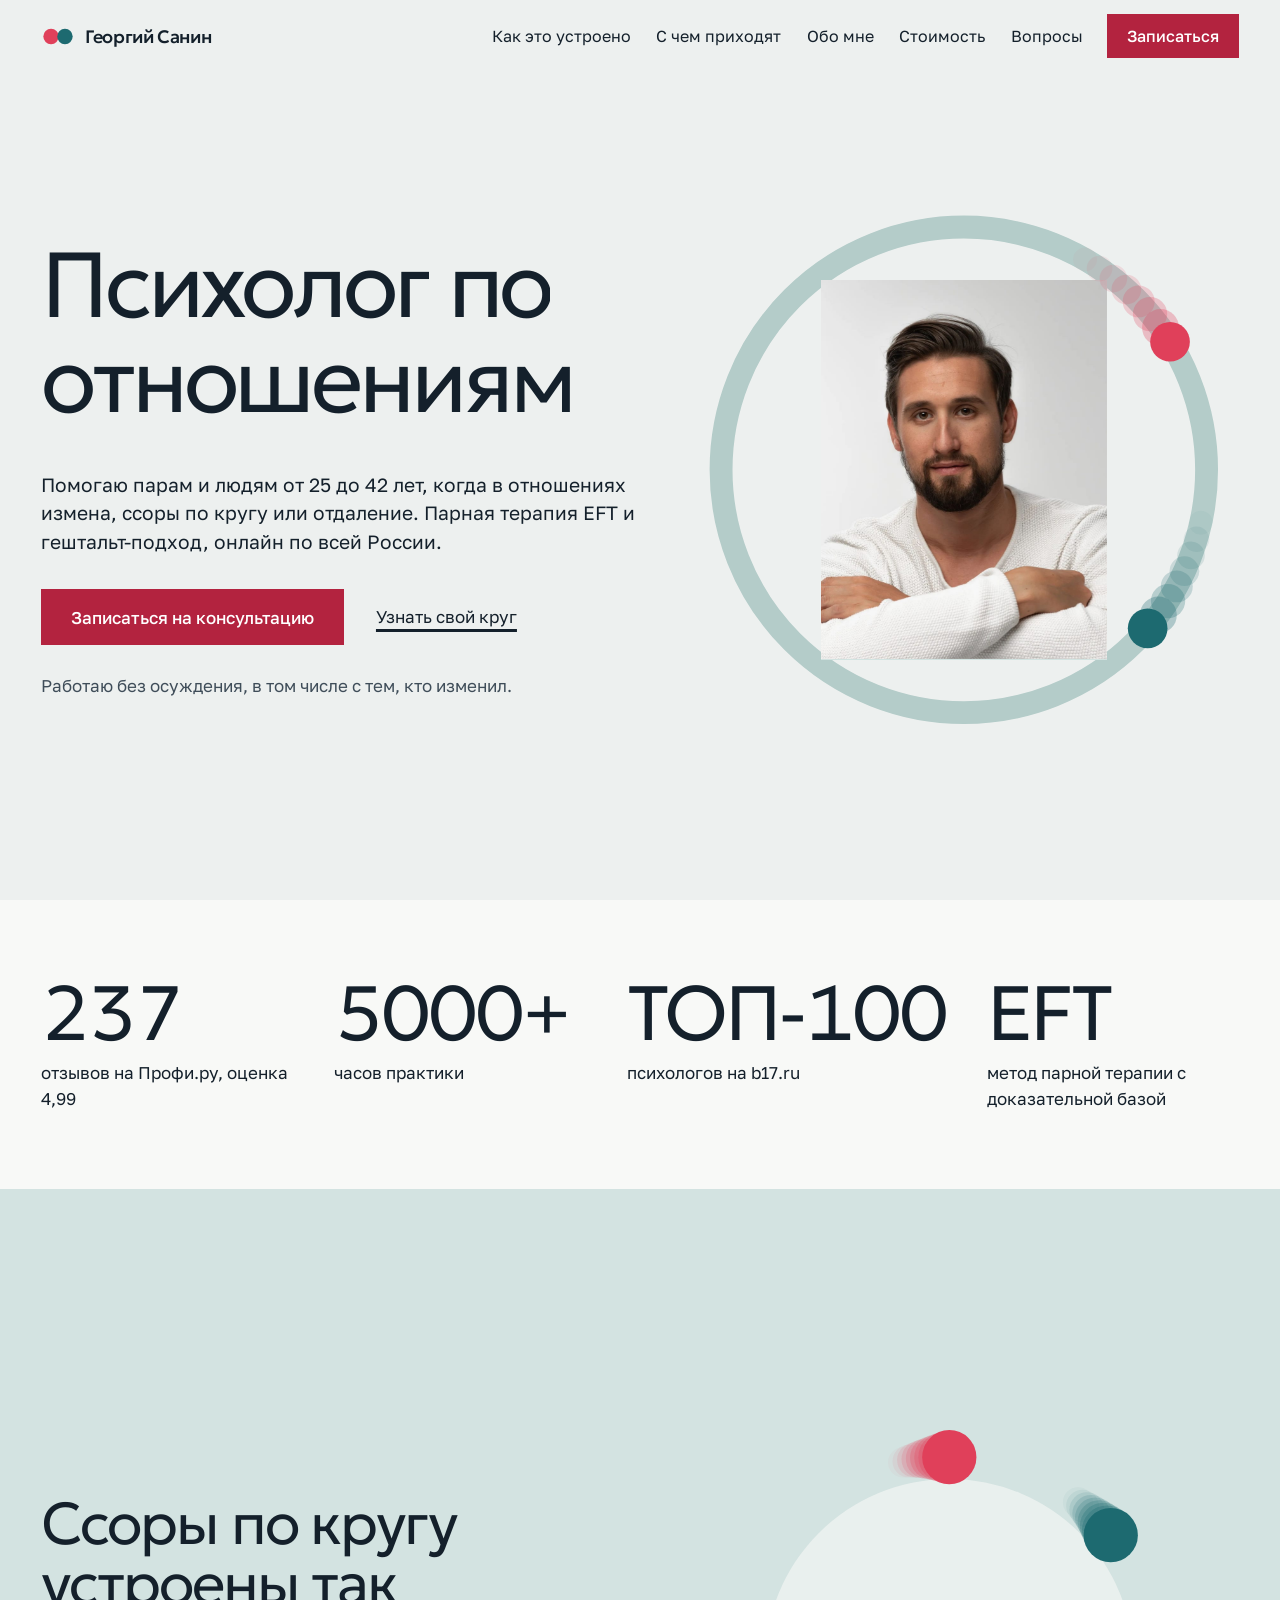
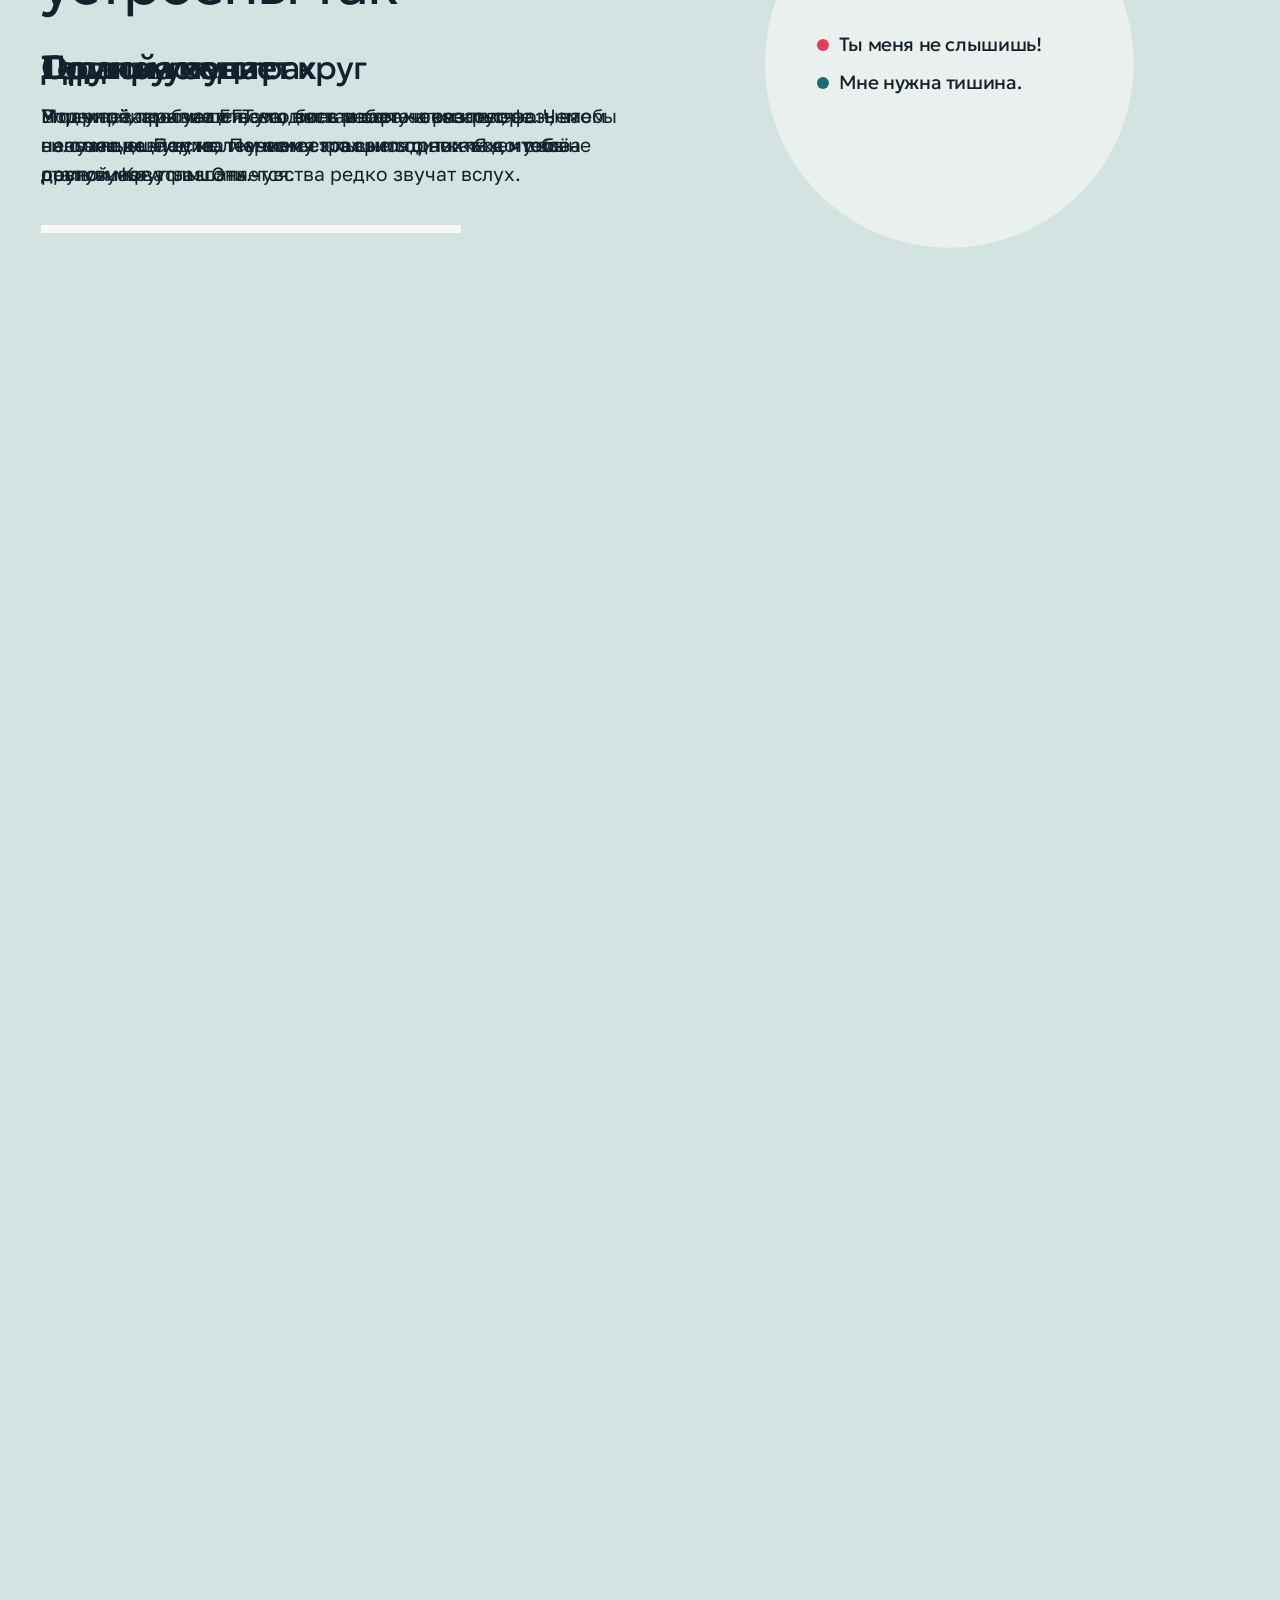
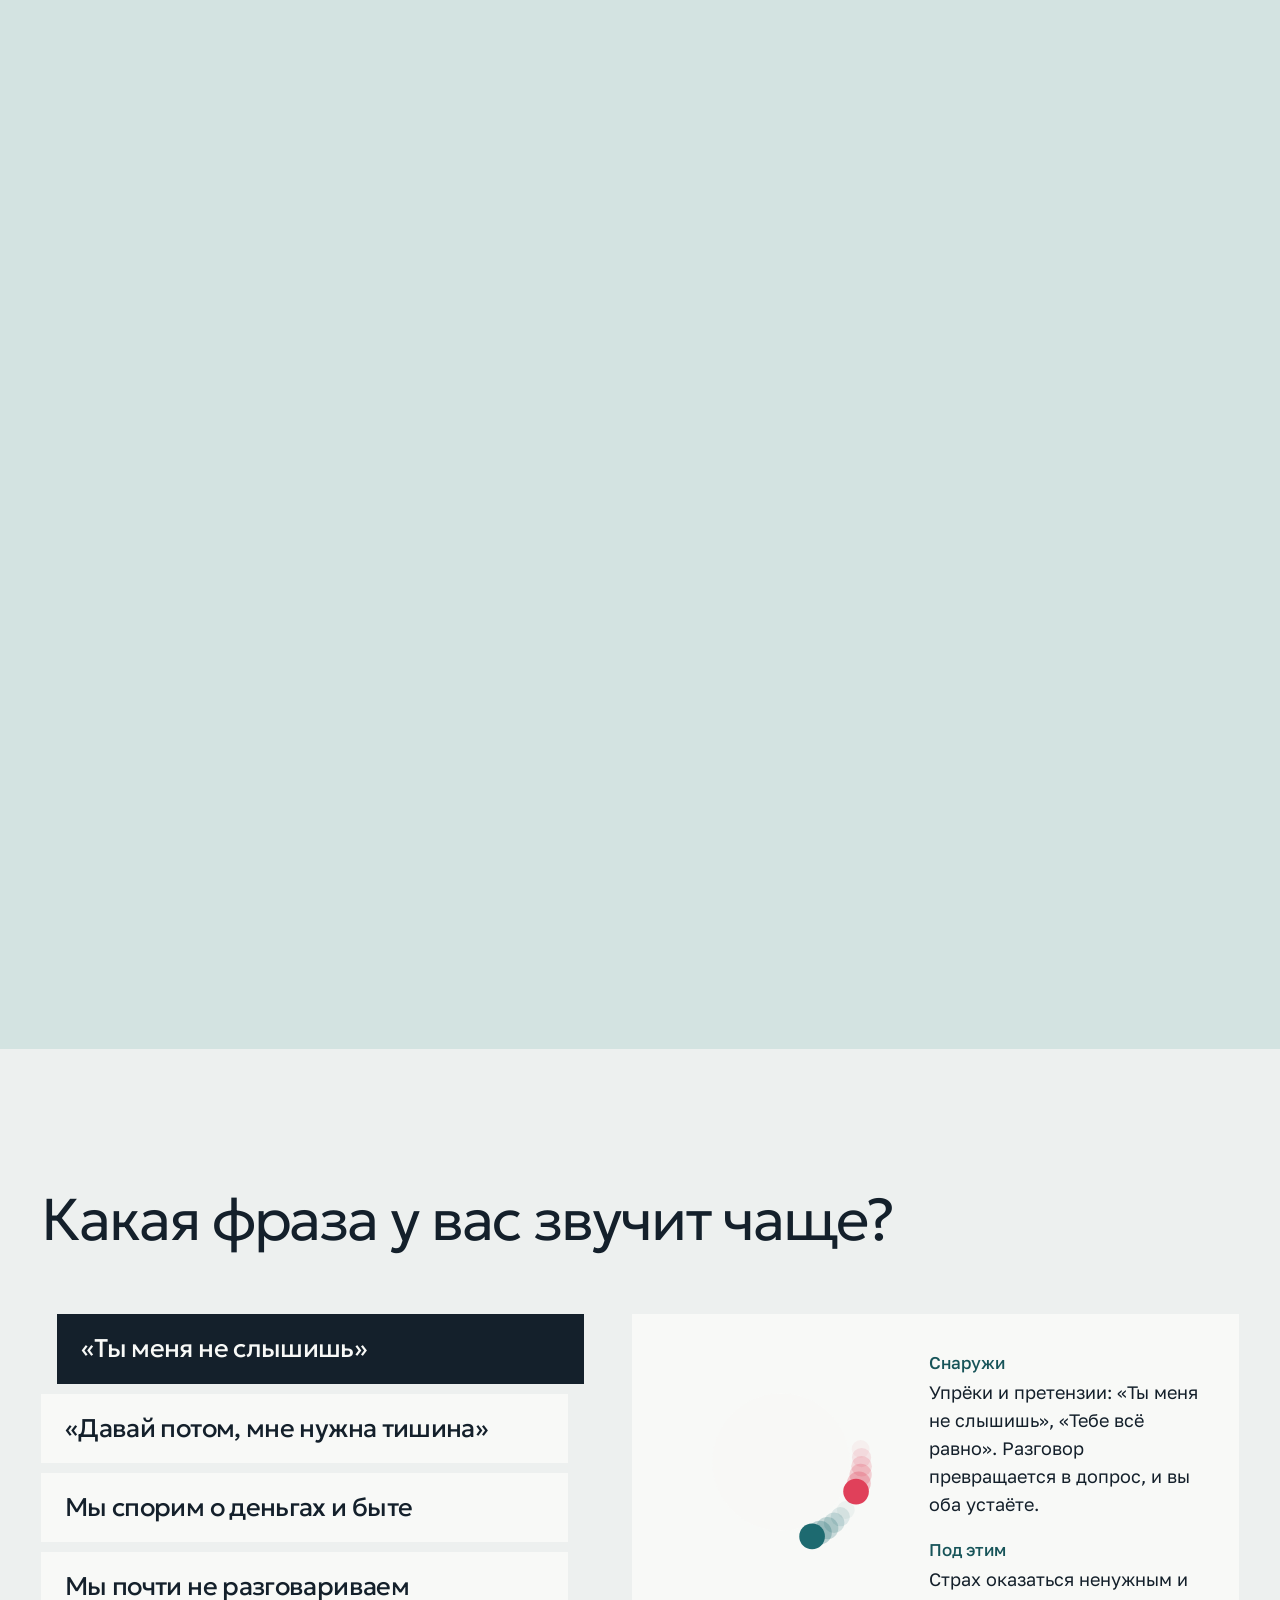
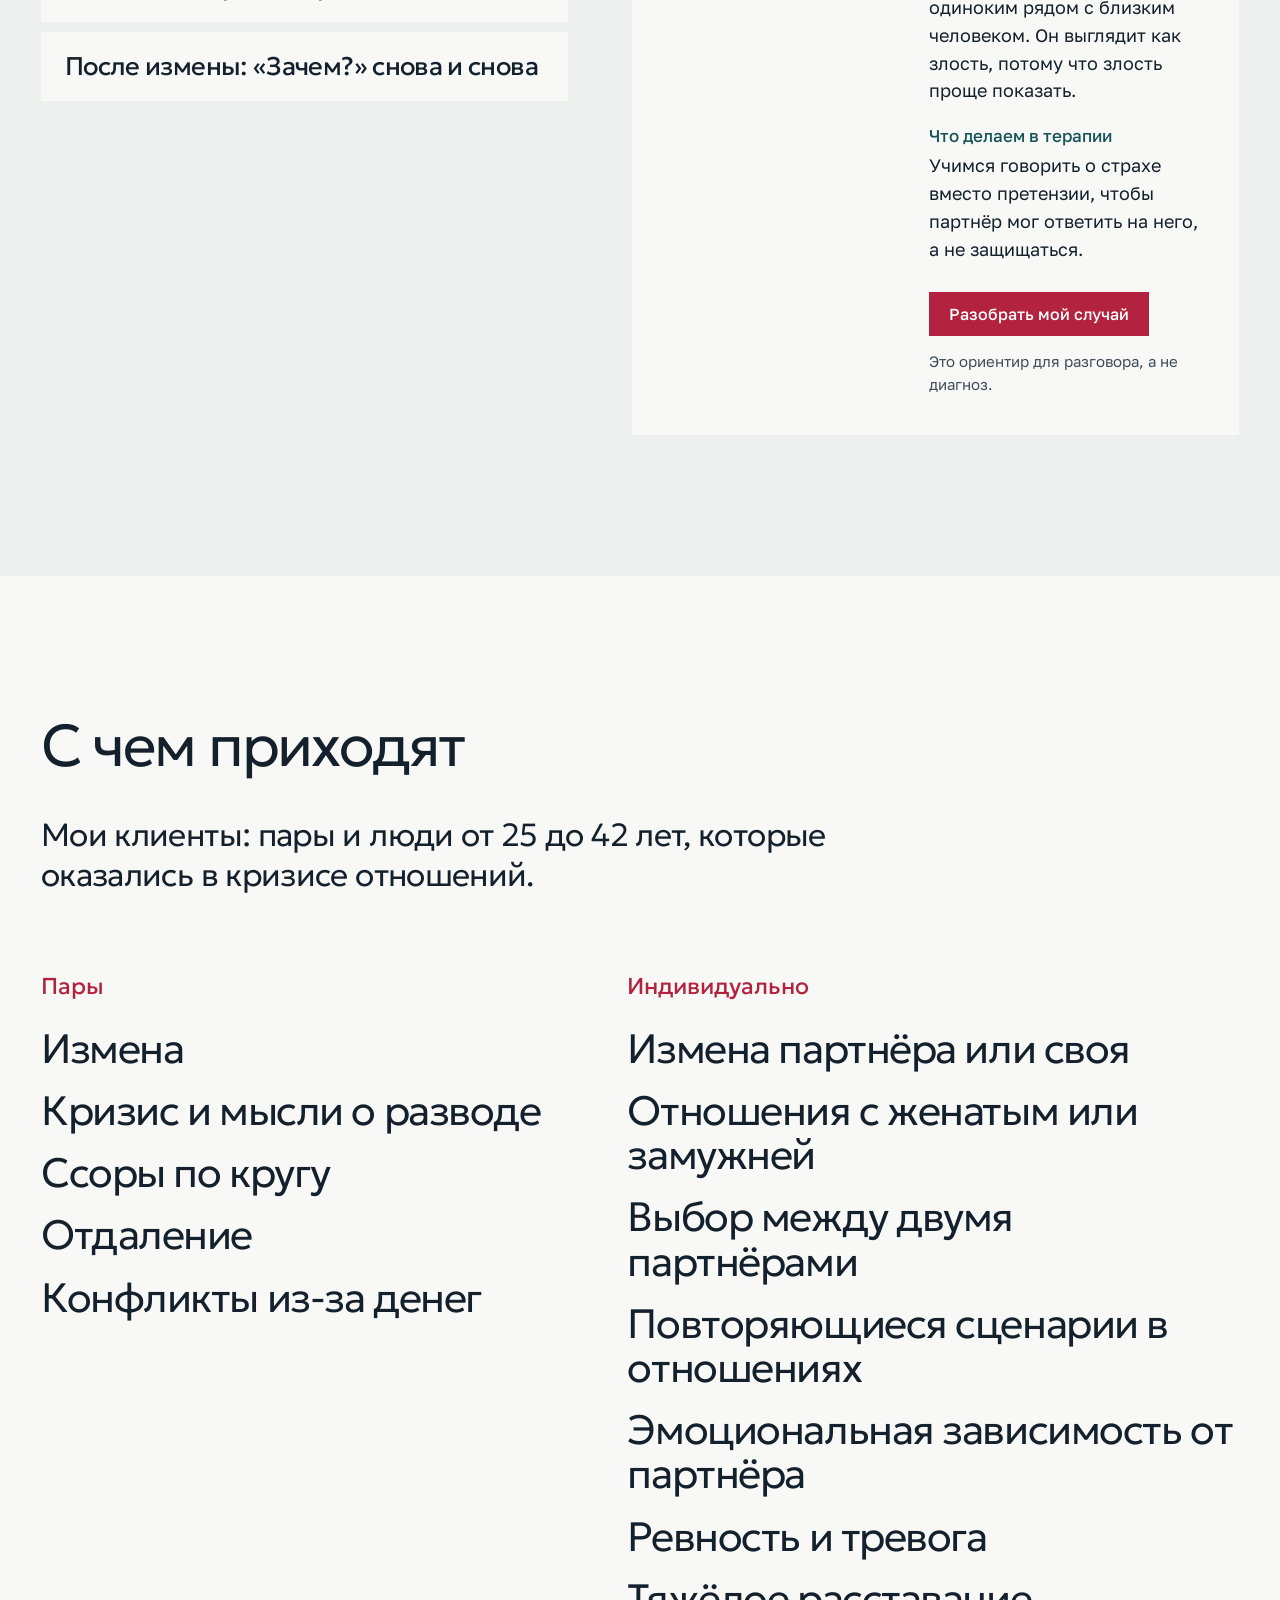
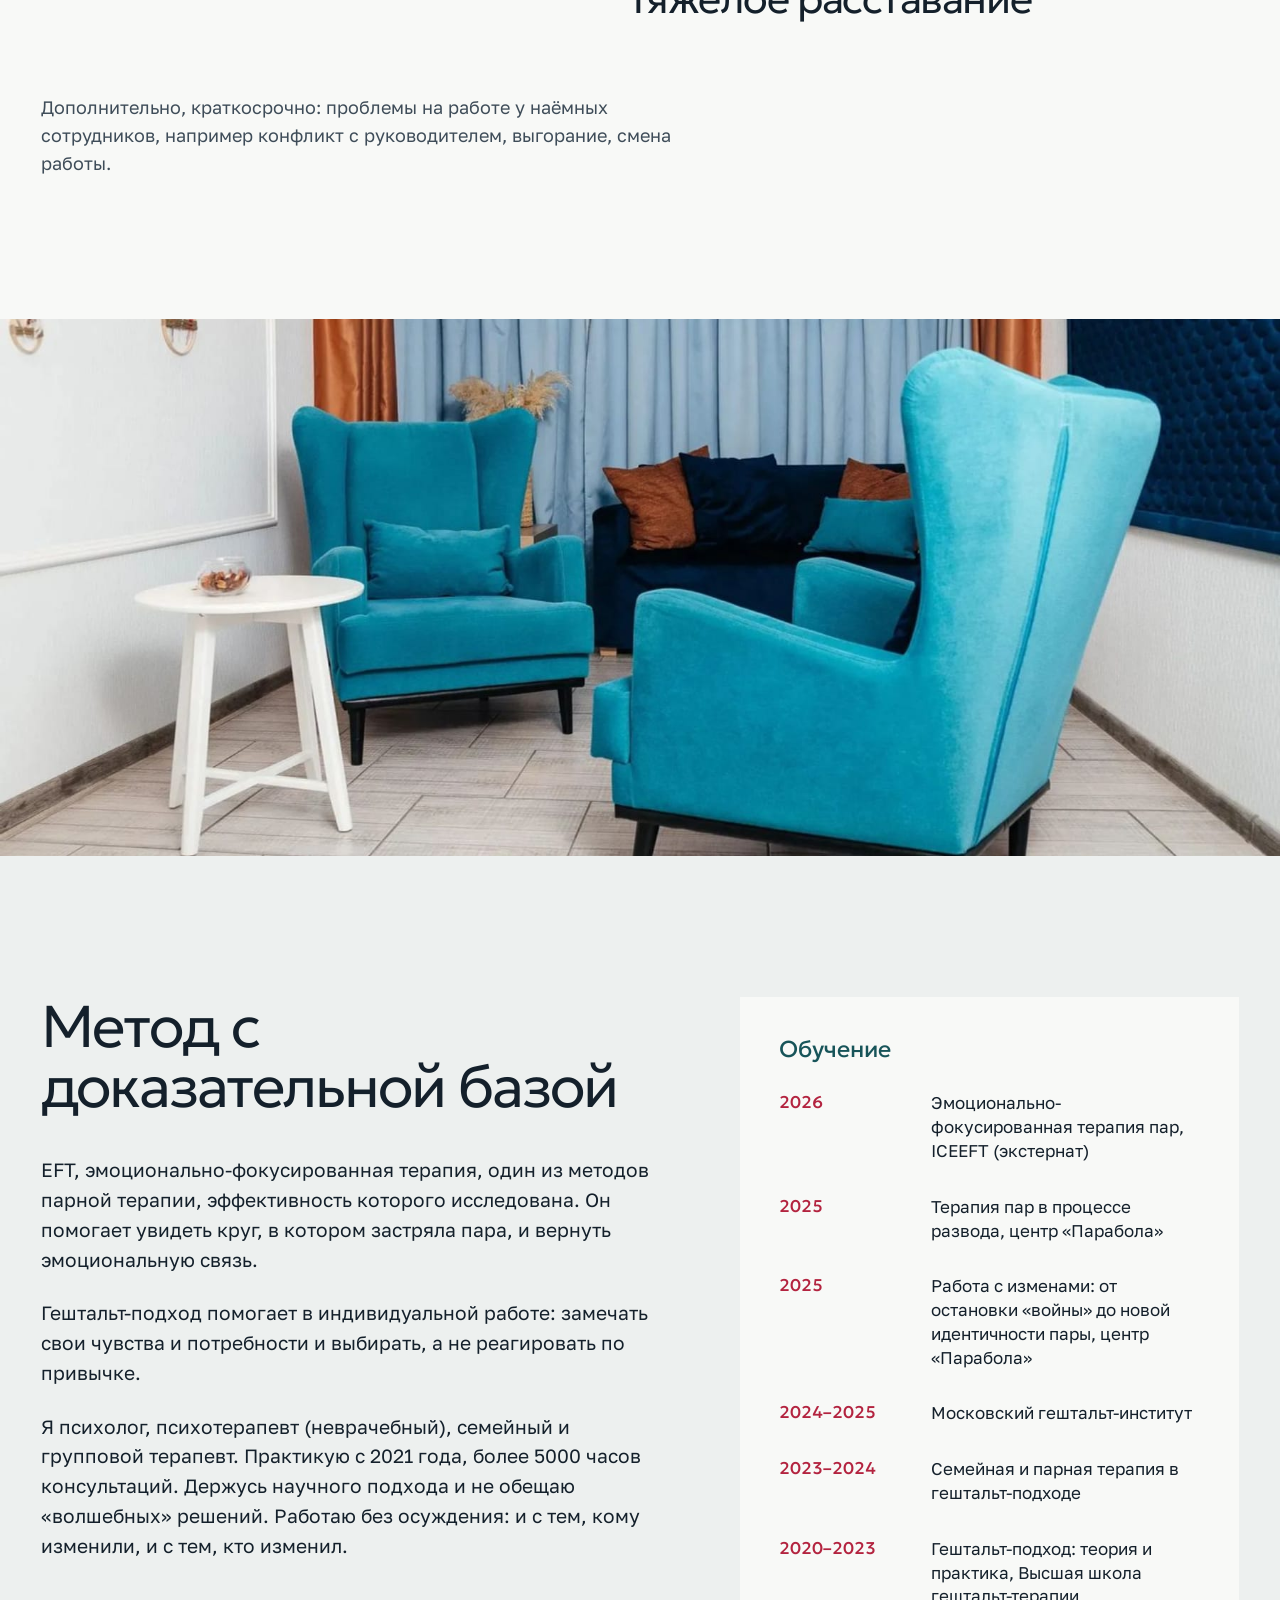
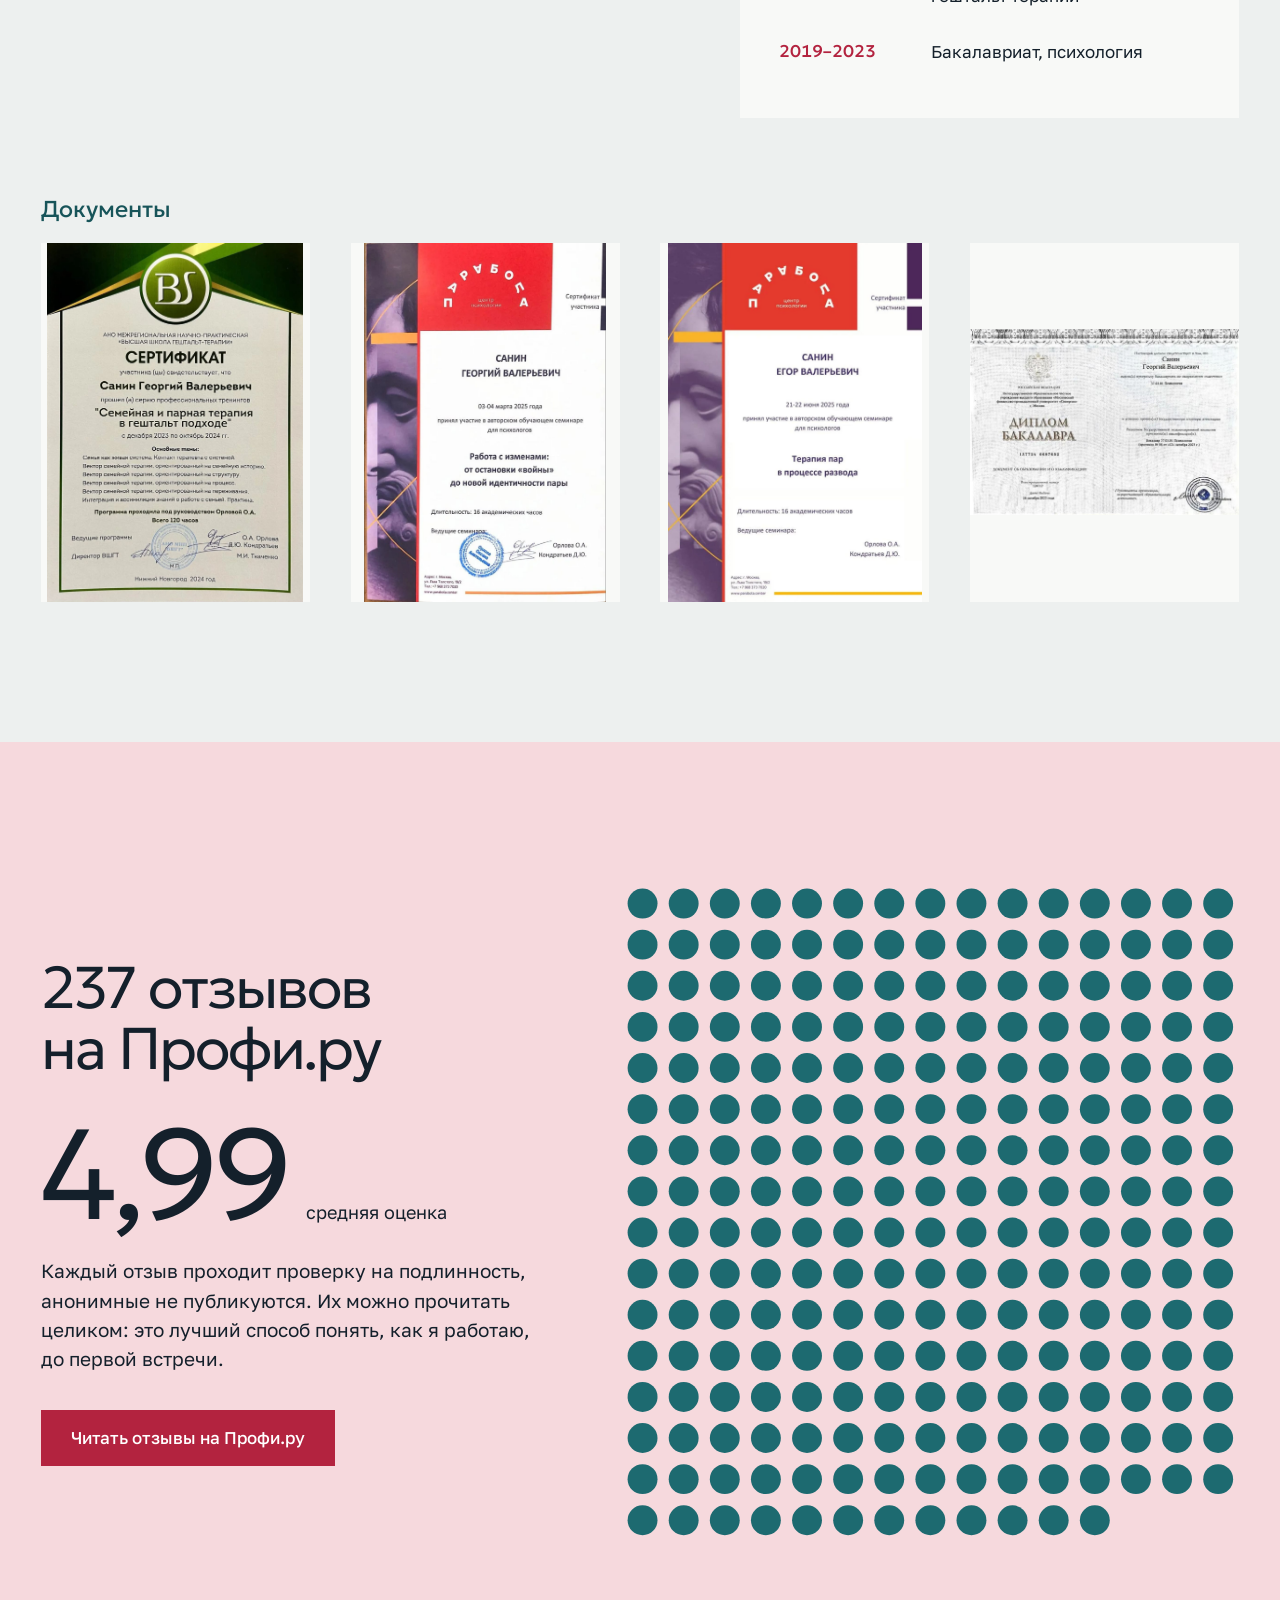
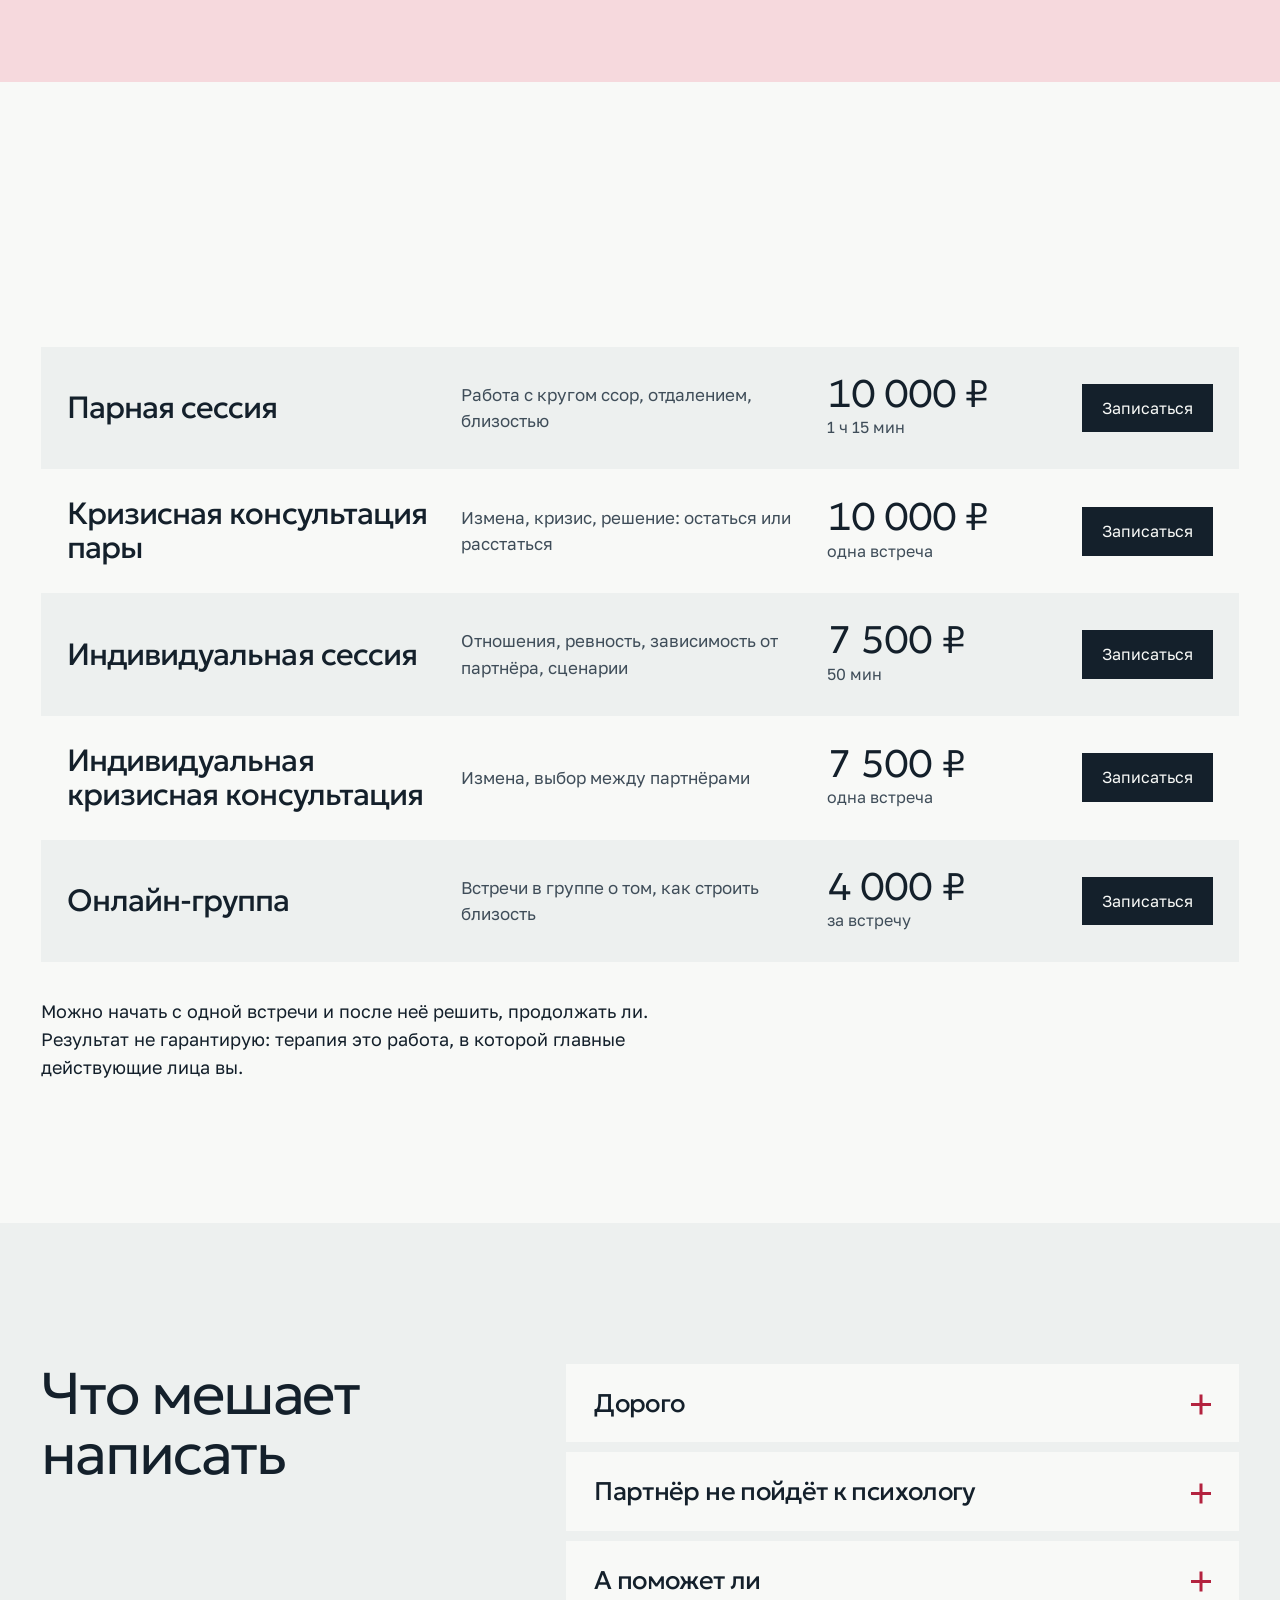
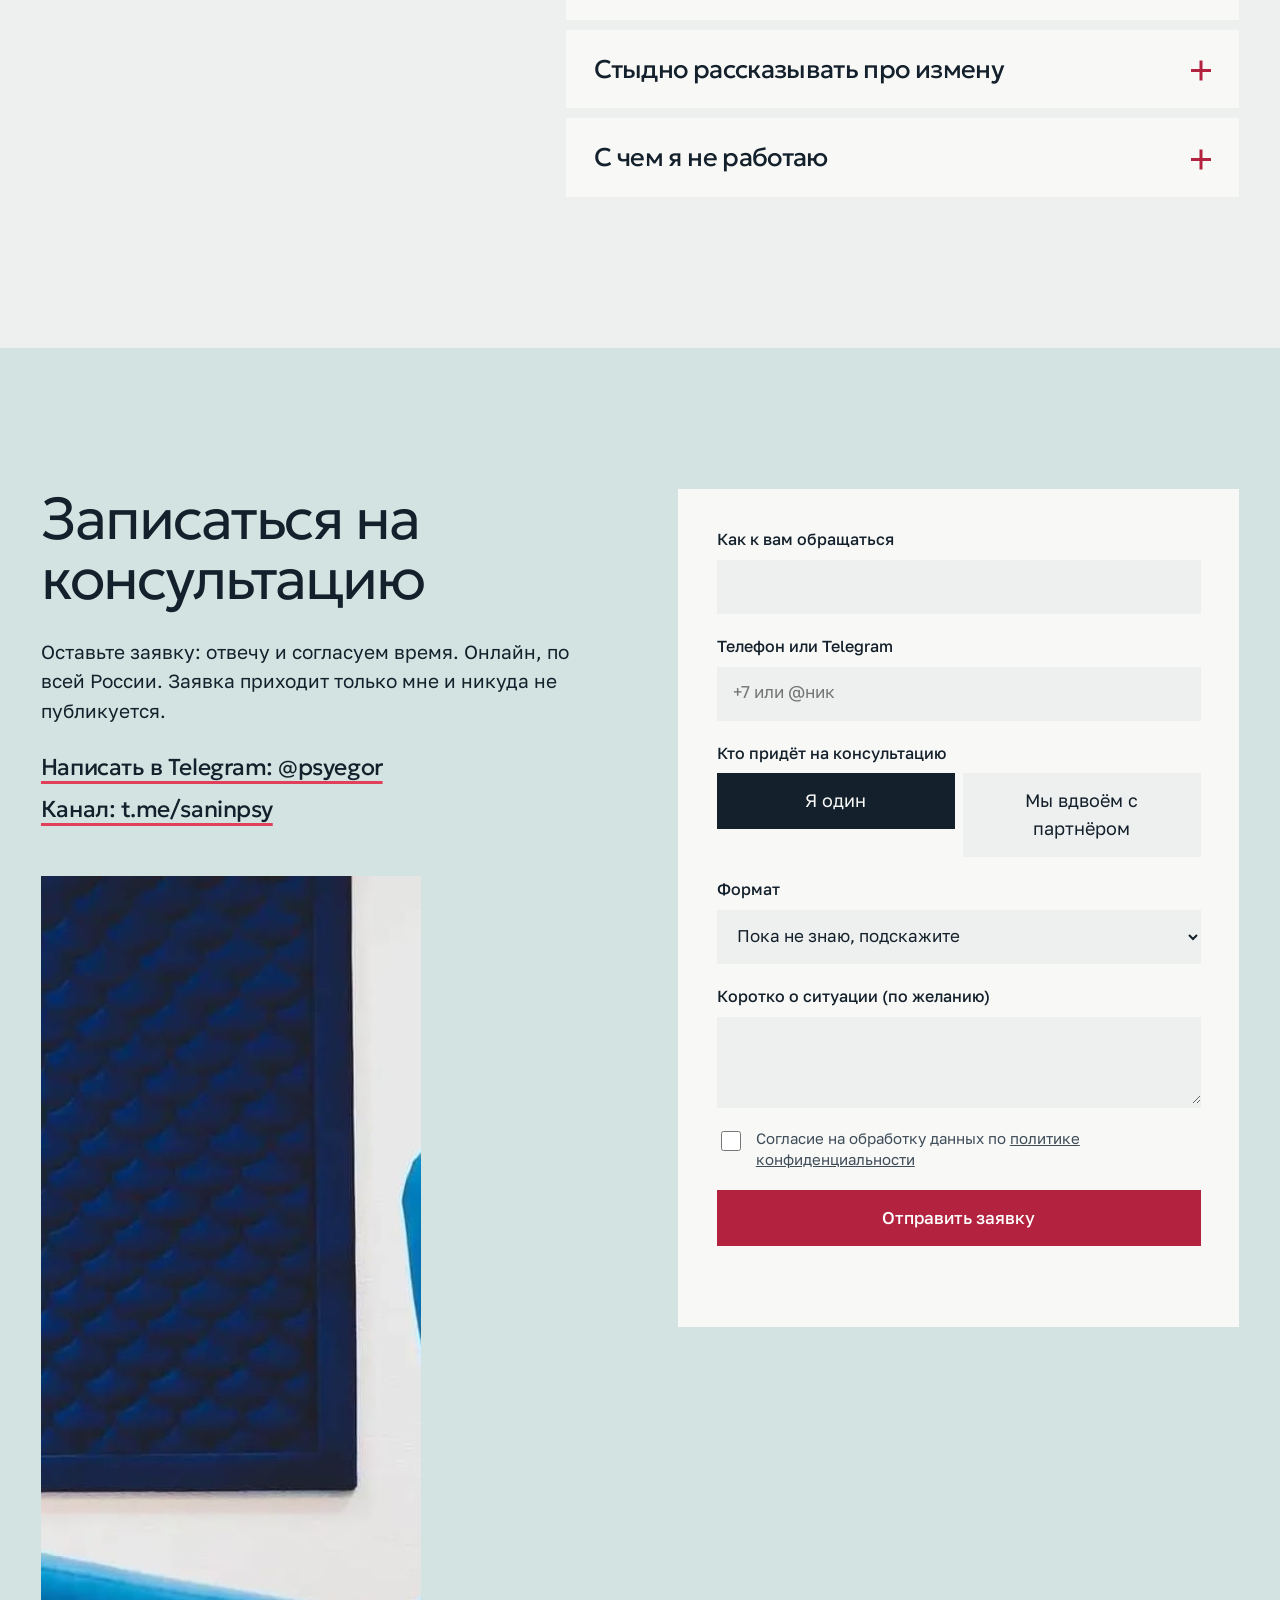
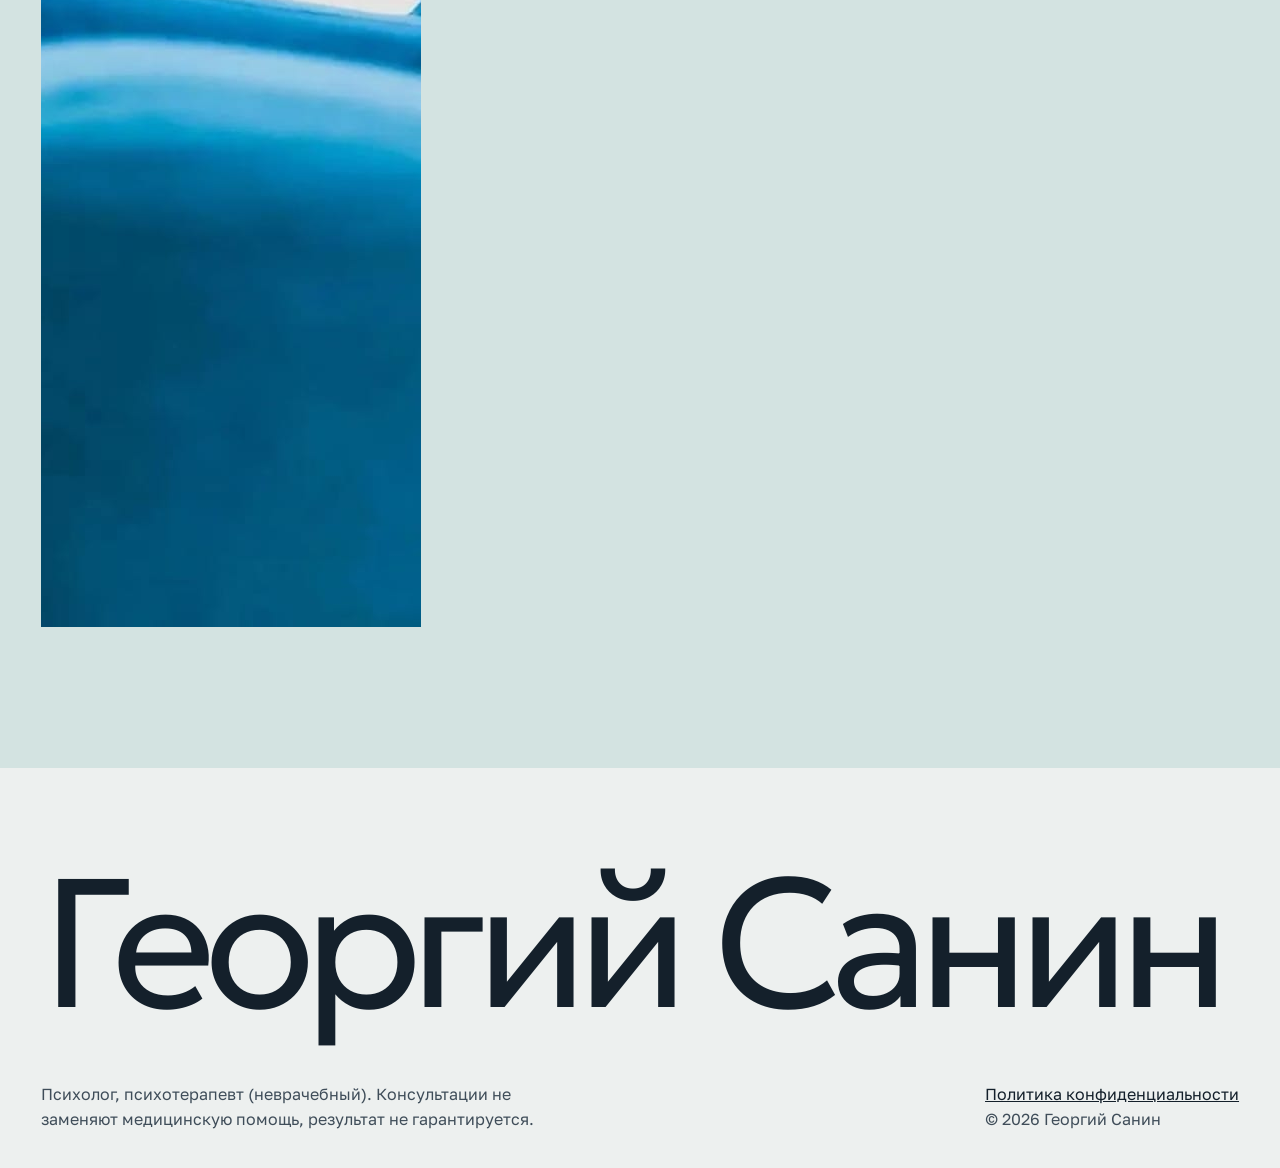
==== index.html @ a94d76c4 "init: landing for Georgiy Sanin, relationship psychologist" ====
<!doctype html>
<html lang="ru">
<head>
<meta charset="utf-8">
<meta name="viewport" content="width=device-width, initial-scale=1">
<title>Психолог по отношениям: парная терапия и работа с изменой онлайн, Георгий Санин</title>
<meta name="description" content="Георгий Санин, психолог по отношениям. Парная терапия EFT и гештальт-подход: измена, ссоры по кругу, отдаление, кризис в паре. Онлайн по России. 237 отзывов на Профи.ру, оценка 4,99.">
<meta property="og:title" content="Психолог по отношениям Георгий Санин">
<meta property="og:description" content="Парная терапия EFT и гештальт. Измена, ссоры по кругу, отдаление. Онлайн по России, без осуждения.">
<meta property="og:type" content="website">
<meta name="theme-color" content="#EDF0EF">
<link rel="icon" href="data:image/svg+xml,%3Csvg xmlns='http://www.w3.org/2000/svg' viewBox='0 0 64 64'%3E%3Ccircle cx='24' cy='32' r='16' fill='%23D9482A'/%3E%3Ccircle cx='42' cy='32' r='16' fill='%231D6A70'/%3E%3C/svg%3E">
<script>document.documentElement.classList.add('js')</script>
<link rel="preconnect" href="https://fonts.googleapis.com">
<link rel="preconnect" href="https://fonts.gstatic.com" crossorigin>
<link href="https://fonts.googleapis.com/css2?family=Geologica:wght@300;400;500&family=Golos+Text:wght@400;500;600&display=swap" rel="stylesheet">
<link rel="stylesheet" href="styles.css">
</head>
<body>

<header class="header" id="header">
  <div class="header__inner">
    <a class="logo" href="#top" aria-label="Георгий Санин, на главную">
      <svg viewBox="0 0 44 24" width="34" height="19" aria-hidden="true"><circle cx="13" cy="12" r="10" fill="var(--coral)"/><circle cx="31" cy="12" r="10" fill="var(--teal)"/></svg>
      <span>Георгий Санин</span>
    </a>
    <nav class="nav" id="nav" aria-label="Разделы">
      <a href="#circle">Как это устроено</a>
      <a href="#requests">С чем приходят</a>
      <a href="#about">Обо мне</a>
      <a href="#price">Стоимость</a>
      <a href="#faq">Вопросы</a>
    </nav>
    <a class="btn btn--small header__cta" href="#contact"><span>Записаться</span></a>
    <button class="burger" id="burger" aria-label="Меню" aria-expanded="false"><i></i><i></i></button>
  </div>
</header>

<main id="top">

<!-- HERO -->
<section class="hero">
  <div class="hero__text">
    <h1 class="hero__title" data-split>Психолог по отношениям</h1>
    <p class="hero__lead" data-r>Помогаю парам и людям от 25 до 42 лет, когда в отношениях измена, ссоры по кругу или отдаление. Парная терапия EFT и гештальт-подход, онлайн по всей России.</p>
    <div class="hero__actions" data-r>
      <a class="btn" href="#contact" data-magnet><span>Записаться на консультацию</span></a>
      <a class="textlink" href="#pick">Узнать свой круг</a>
    </div>
    <p class="hero__note" data-r>Работаю без осуждения, в том числе с тем, кто изменил.</p>
  </div>
  <figure class="hero__ring" aria-label="Георгий Санин, психолог по отношениям">
    <svg class="hero__band" viewBox="0 0 720 720" aria-hidden="true"><circle cx="360" cy="360" r="318" fill="none" stroke="var(--band)" stroke-width="30"/></svg>
    <div class="hero__photo"><img src="img/georgiy.jpg" width="900" height="1200" alt="Георгий Санин, психолог по отношениям" fetchpriority="high"></div>
    <svg class="hero__dots" id="heroDots" viewBox="0 0 720 720" aria-hidden="true"></svg>
  </figure>
</section>

<!-- FACTS -->
<section class="facts" aria-label="Коротко о практике">
  <div class="facts__inner">
    <p class="fact" data-r><b><span data-count="237">237</span></b><span>отзывов на Профи.ру, оценка 4,99</span></p>
    <p class="fact" data-r><b><span data-count="5000">5000</span>+</b><span>часов практики</span></p>
    <p class="fact" data-r><b>ТОП-100</b><span>психологов на b17.ru</span></p>
    <p class="fact" data-r><b>EFT</b><span>метод парной терапии с доказательной базой</span></p>
  </div>
</section>

<!-- SCENE: the circle -->
<section class="scene" id="circle" aria-labelledby="scene-h">
  <div class="scene__stick">
    <div class="scene__text">
      <h2 id="scene-h" class="h2">Ссоры по кругу устроены так</h2>
      <div class="stages">
        <div class="stage is-on" data-stage="0">
          <h3>Один наступает</h3>
          <p>Упрекает, требует ответа, настаивает на разговоре. Чем сильнее давление, тем яснее слышно одно: «Я до тебя не достучусь».</p>
        </div>
        <div class="stage" data-stage="1">
          <h3>Другой уходит</h3>
          <p>Молчит, закрывается, уходит в работу или в телефон, чтобы не стало ещё хуже. Первому это выглядит как «ему всё равно». Круг разгоняется.</p>
        </div>
        <div class="stage" data-stage="2">
          <h3>Под кругом страх</h3>
          <p>Под упрёками чаще всего боль и страх оказаться ненужным. Под молчанием страх не справиться и снова стать виноватым. Эти чувства редко звучат вслух.</p>
        </div>
        <div class="stage" data-stage="3">
          <h3>Терапия меняет круг</h3>
          <p>В парной терапии EFT мы вместе замечаем круг, называем настоящие чувства и учимся говорить о них так, чтобы другой мог услышать.</p>
        </div>
      </div>
      <div class="scene__bar" aria-hidden="true"><i id="sceneBar"></i></div>
    </div>
    <div class="scene__art">
      <svg id="sceneSvg" viewBox="0 0 640 640" role="img" aria-label="Два человека бегут по кругу: один догоняет, другой убегает. В конце круг размыкается, и они оказываются рядом."></svg>
      <div class="says" aria-hidden="true">
        <p class="says__c" id="saysC">Ты меня не слышишь!</p>
        <p class="says__t" id="saysT">Мне нужна тишина.</p>
      </div>
    </div>
  </div>
</section>

<!-- PICK -->
<section class="pick" id="pick" aria-labelledby="pick-h">
  <div class="wrap">
    <h2 class="h2" id="pick-h" data-r>Какая фраза у вас звучит чаще?</h2>
    <div class="pick__grid">
      <fieldset class="pick__list" data-r>
        <legend class="sr">Выберите фразу, которая вам знакома</legend>
        <label><input type="radio" name="cycle" value="a" checked><span>«Ты меня не слышишь»</span></label>
        <label><input type="radio" name="cycle" value="b"><span>«Давай потом, мне нужна тишина»</span></label>
        <label><input type="radio" name="cycle" value="c"><span>Мы спорим о деньгах и быте</span></label>
        <label><input type="radio" name="cycle" value="d"><span>Мы почти не разговариваем</span></label>
        <label><input type="radio" name="cycle" value="e"><span>После измены: «Зачем?» снова и снова</span></label>
      </fieldset>
      <div class="pick__out" data-r aria-live="polite">
        <svg class="mini" id="miniSvg" viewBox="0 0 240 240" aria-hidden="true"></svg>
        <div class="pick__text">
          <h3>Снаружи</h3>
          <p id="pkOut"></p>
          <h3>Под этим</h3>
          <p id="pkUnder"></p>
          <h3>Что делаем в терапии</h3>
          <p id="pkDo"></p>
          <a class="btn btn--small" href="#contact" id="pkGo"><span>Разобрать мой случай</span></a>
          <p class="pick__note">Это ориентир для разговора, а не диагноз.</p>
        </div>
      </div>
    </div>
  </div>
</section>

<!-- REQUESTS -->
<section class="req" id="requests" aria-labelledby="req-h">
  <div class="wrap">
    <h2 class="h2" id="req-h" data-r>С чем приходят</h2>
    <p class="statement" data-r>Мои клиенты: пары и люди от 25 до 42 лет, которые оказались в кризисе отношений.</p>
    <div class="req__cols">
      <div class="req__col" data-r>
        <h3>Пары</h3>
        <ul>
          <li>Измена</li>
          <li>Кризис и мысли о разводе</li>
          <li>Ссоры по кругу</li>
          <li>Отдаление</li>
          <li>Конфликты из-за денег</li>
        </ul>
      </div>
      <div class="req__col" data-r>
        <h3>Индивидуально</h3>
        <ul>
          <li>Измена партнёра или своя</li>
          <li>Отношения с женатым или замужней</li>
          <li>Выбор между двумя партнёрами</li>
          <li>Повторяющиеся сценарии в отношениях</li>
          <li>Эмоциональная зависимость от партнёра</li>
          <li>Ревность и тревога</li>
          <li>Тяжёлое расставание</li>
        </ul>
      </div>
    </div>
    <p class="req__extra" data-r>Дополнительно, краткосрочно: проблемы на работе у наёмных сотрудников, например конфликт с руководителем, выгорание, смена работы.</p>
  </div>
</section>

<figure class="band" data-r>
  <img src="img/office.jpg" width="1800" height="1201" alt="Кабинет психолога: бирюзовые кресла, светлые стены, штора">
</figure>

<!-- ABOUT -->
<section class="about" id="about" aria-labelledby="about-h">
  <div class="wrap about__grid">
    <div class="about__text">
      <h2 class="h2" id="about-h" data-r>Метод с доказательной базой</h2>
      <p data-r>EFT, эмоционально-фокусированная терапия, один из методов парной терапии, эффективность которого исследована. Он помогает увидеть круг, в котором застряла пара, и вернуть эмоциональную связь.</p>
      <p data-r>Гештальт-подход помогает в индивидуальной работе: замечать свои чувства и потребности и выбирать, а не реагировать по привычке.</p>
      <p data-r>Я психолог, психотерапевт (неврачебный), семейный и групповой терапевт. Практикую с 2021 года, более 5000 часов консультаций. Держусь научного подхода и не обещаю «волшебных» решений. Работаю без осуждения: и с тем, кому изменили, и с тем, кто изменил.</p>
    </div>
    <div class="about__edu" data-r>
      <h3>Обучение</h3>
      <ol class="edu">
        <li><b>2026</b><span>Эмоционально-фокусированная терапия пар, ICEEFT (экстернат)</span></li>
        <li><b>2025</b><span>Терапия пар в процессе развода, центр «Парабола»</span></li>
        <li><b>2025</b><span>Работа с изменами: от остановки «войны» до новой идентичности пары, центр «Парабола»</span></li>
        <li><b>2024–2025</b><span>Московский гештальт-институт</span></li>
        <li><b>2023–2024</b><span>Семейная и парная терапия в гештальт-подходе</span></li>
        <li><b>2020–2023</b><span>Гештальт-подход: теория и практика, Высшая школа гештальт-терапии</span></li>
        <li><b>2019–2023</b><span>Бакалавриат, психология</span></li>
      </ol>
    </div>
  </div>
  <div class="wrap docs" data-r>
    <h3>Документы</h3>
    <ul class="docs__list">
      <li><button type="button" data-doc="img/cert-couple.jpg" data-alt="Сертификат: семейная и парная терапия в гештальт-подходе"><img src="img/cert-couple.jpg" width="1100" height="1539" alt="Сертификат: семейная и парная терапия в гештальт-подходе"></button></li>
      <li><button type="button" data-doc="img/cert-infidelity.jpg" data-alt="Сертификат: работа с изменами"><img src="img/cert-infidelity.jpg" width="1100" height="1629" alt="Сертификат: работа с изменами"></button></li>
      <li><button type="button" data-doc="img/cert-divorce.jpg" data-alt="Сертификат: терапия пар в процессе развода"><img src="img/cert-divorce.jpg" width="1100" height="1556" alt="Сертификат: терапия пар в процессе развода"></button></li>
      <li><button type="button" data-doc="img/diploma.jpg" data-alt="Диплом бакалавра, психология"><img src="img/diploma.jpg" width="1100" height="761" alt="Диплом бакалавра, психология"></button></li>
    </ul>
  </div>
</section>

<dialog class="lightbox" id="lightbox" aria-label="Документ">
  <img id="lbImg" alt="">
  <button type="button" class="lightbox__x" id="lbX">Закрыть</button>
</dialog>

<!-- PROOF -->
<section class="proof" id="proof" aria-labelledby="proof-h">
  <div class="wrap proof__grid">
    <div class="proof__text">
      <h2 class="h2" id="proof-h" data-r>237 отзывов на Профи.ру</h2>
      <p class="proof__score" data-r><b>4,99</b><span>средняя оценка</span></p>
      <p data-r>Каждый отзыв проходит проверку на подлинность, анонимные не публикуются. Их можно прочитать целиком: это лучший способ понять, как я работаю, до первой встречи.</p>
      <a class="btn" href="https://profi.ru/profile/SaninGV/#reviews-tab" target="_blank" rel="noopener" data-r data-magnet><span>Читать отзывы на Профи.ру</span></a>
    </div>
    <svg class="proof__field" id="dots" viewBox="0 0 330 352" role="img" aria-label="237 точек: по одной на каждый отзыв"></svg>
  </div>
</section>

<!-- PRICE -->
<section class="price" id="price" aria-labelledby="price-h">
  <div class="wrap">
    <h2 class="h2" id="price-h" data-r>Стоимость</h2>
    <div class="ptable" role="table" aria-label="Форматы и стоимость консультаций">
      <div class="prow" role="row" data-r>
        <h3 class="pt" role="rowheader">Парная сессия</h3>
        <p class="pd" role="cell">Работа с кругом ссор, отдалением, близостью</p>
        <p class="pp" role="cell"><b>10 000 ₽</b> <span>1 ч 15 мин</span></p>
        <p class="pa" role="cell"><a class="rowgo" href="#contact" data-fmt="Парная сессия, 10 000 ₽">Записаться</a></p>
      </div>
      <div class="prow" role="row" data-r>
        <h3 class="pt" role="rowheader">Кризисная консультация пары</h3>
        <p class="pd" role="cell">Измена, кризис, решение: остаться или расстаться</p>
        <p class="pp" role="cell"><b>10 000 ₽</b> <span>одна встреча</span></p>
        <p class="pa" role="cell"><a class="rowgo" href="#contact" data-fmt="Кризисная консультация пары, 10 000 ₽">Записаться</a></p>
      </div>
      <div class="prow" role="row" data-r>
        <h3 class="pt" role="rowheader">Индивидуальная сессия</h3>
        <p class="pd" role="cell">Отношения, ревность, зависимость от партнёра, сценарии</p>
        <p class="pp" role="cell"><b>7 500 ₽</b> <span>50 мин</span></p>
        <p class="pa" role="cell"><a class="rowgo" href="#contact" data-fmt="Индивидуальная сессия, 7 500 ₽">Записаться</a></p>
      </div>
      <div class="prow" role="row" data-r>
        <h3 class="pt" role="rowheader">Индивидуальная кризисная консультация</h3>
        <p class="pd" role="cell">Измена, выбор между партнёрами</p>
        <p class="pp" role="cell"><b>7 500 ₽</b> <span>одна встреча</span></p>
        <p class="pa" role="cell"><a class="rowgo" href="#contact" data-fmt="Индивидуальная кризисная консультация, 7 500 ₽">Записаться</a></p>
      </div>
      <div class="prow" role="row" data-r>
        <h3 class="pt" role="rowheader">Онлайн-группа</h3>
        <p class="pd" role="cell">Встречи в группе о том, как строить близость</p>
        <p class="pp" role="cell"><b>4 000 ₽</b> <span>за встречу</span></p>
        <p class="pa" role="cell"><a class="rowgo" href="#contact" data-fmt="Онлайн-группа, 4 000 ₽ за встречу">Записаться</a></p>
      </div>
    </div>
    <p class="price__note" data-r>Можно начать с одной встречи и после неё решить, продолжать ли. Результат не гарантирую: терапия это работа, в которой главные действующие лица вы.</p>
  </div>
</section>

<!-- FAQ -->
<section class="faq" id="faq" aria-labelledby="faq-h">
  <div class="wrap faq__grid">
    <h2 class="h2" id="faq-h" data-r>Что мешает написать</h2>
    <div class="faq__list">
      <details data-r>
        <summary>Дорого</summary>
        <p>Это честный вопрос. Поэтому есть формат одной кризисной консультации: на ней вы разбираетесь в ситуации и решаете, что делать дальше. Терапия на месяцы начинается, только если вы сами этого хотите.</p>
      </details>
      <details data-r>
        <summary>Партнёр не пойдёт к психологу</summary>
        <p>Можно прийти одному: индивидуальная работа по отношениям тоже меняет круг, потому что в нём участвуют двое. Приглашать партнёра лучше без упрёков: «Мне важно, что между нами, давай попробуем разобраться вместе». Если он не готов, это не закрывает дверь.</p>
      </details>
      <details data-r>
        <summary>А поможет ли</summary>
        <p>Гарантий в терапии нет, и я их не даю. Мы стремимся к тому, чтобы вы вышли из острого кризиса, приняли решение и поняли, что с вами происходит. EFT это метод парной терапии с доказательной базой, а об опыте других можно прочитать в отзывах на Профи.ру.</p>
      </details>
      <details data-r>
        <summary>Стыдно рассказывать про измену</summary>
        <p>Я работаю без осуждения, в том числе с тем, кто изменил. Здесь не ищут виноватого: смотрят, что произошло между вами и что с этим делать. Разговор конфиденциален.</p>
      </details>
      <details data-r>
        <summary>С чем я не работаю</summary>
        <p>С зависимостью от алкоголя и наркотиков, а также с парами, где есть такая зависимость. В этих случаях нужна другая помощь, и лучше сразу обратиться к профильному специалисту.</p>
      </details>
    </div>
  </div>
</section>

<!-- CONTACT -->
<section class="contact" id="contact" aria-labelledby="contact-h">
  <div class="wrap contact__grid">
    <div class="contact__text">
      <h2 class="h2" id="contact-h" data-r>Записаться на консультацию</h2>
      <p data-r>Оставьте заявку: отвечу и согласуем время. Онлайн, по всей России. Заявка приходит только мне и никуда не публикуется.</p>
      <ul class="links" data-r>
        <li><a href="https://t.me/psyegor" target="_blank" rel="noopener">Написать в Telegram: @psyegor</a></li>
        <li><a href="https://t.me/saninpsy" target="_blank" rel="noopener">Канал: t.me/saninpsy</a></li>
      </ul>
      <img class="contact__pic" src="img/chair.jpg" width="900" height="1351" alt="Бирюзовое кресло в кабинете">
    </div>
    <form class="form" id="leadForm" novalidate data-r>
      <input type="text" name="_gotcha" style="display:none" tabindex="-1" autocomplete="off">
      <label class="field"><span>Как к вам обращаться</span><input type="text" name="name" autocomplete="given-name" required></label>
      <label class="field"><span>Телефон или Telegram</span><input type="text" name="contact" autocomplete="tel" required placeholder="+7 или @ник"></label>
      <fieldset class="who">
        <legend>Кто придёт на консультацию</legend>
        <label><input type="radio" name="who" value="Один человек" checked><span>Я один</span></label>
        <label><input type="radio" name="who" value="Пара"><span>Мы вдвоём с партнёром</span></label>
      </fieldset>
      <label class="field"><span>Формат</span>
        <select name="format" id="fmtSelect">
          <option value="Пока не знаю, подскажите">Пока не знаю, подскажите</option>
          <option>Парная сессия, 10 000 ₽</option>
          <option>Кризисная консультация пары, 10 000 ₽</option>
          <option>Индивидуальная сессия, 7 500 ₽</option>
          <option>Индивидуальная кризисная консультация, 7 500 ₽</option>
          <option>Онлайн-группа, 4 000 ₽ за встречу</option>
        </select>
      </label>
      <label class="field"><span>Коротко о ситуации (по желанию)</span><textarea name="message" id="msgField" rows="3"></textarea></label>
      <label class="check"><input type="checkbox" name="consent" required><span>Согласие на обработку данных по <a href="privacy.html">политике конфиденциальности</a></span></label>
      <button class="btn btn--block" type="submit"><span>Отправить заявку</span></button>
      <p class="form__status" id="formStatus" role="status"></p>
    </form>
  </div>
</section>

</main>

<footer class="footer">
  <div class="wrap">
    <p class="footer__name" aria-hidden="true">Георгий Санин</p>
    <div class="footer__row">
      <p>Психолог, психотерапевт (неврачебный). Консультации не заменяют медицинскую помощь, результат не гарантируется.</p>
      <p><a href="privacy.html">Политика конфиденциальности</a><br>© <span id="year">2026</span> Георгий Санин</p>
    </div>
  </div>
</footer>

<script src="script.js"></script>
</body>
</html>
---- styles.css ----
:root{
  --ground:#EDF0EF; --paper:#F8F9F7; --ink:#14202B; --ink2:#3F4D59;
  --coral:#E0405A; --coral-d:#B3233F; --teal:#1D6A70; --teal-d:#175459;
  --teal-t:#D3E3E1; --coral-t:#F6D9DD; --band:#B4CCC9;
  --m:clamp(16px,3.2vw,44px);
  --gap:clamp(88px,11vw,190px);
  --f-d:'Geologica','Golos Text',system-ui,sans-serif;
  --f-b:'Golos Text',system-ui,sans-serif;
  --ease:cubic-bezier(.2,.7,.2,1);
}
*,*::before,*::after{box-sizing:border-box}
html{-webkit-text-size-adjust:100%}

body{margin:0;background:var(--ground);color:var(--ink);font:400 18px/1.55 var(--f-b);overflow-x:hidden}
img,svg{display:block;max-width:100%}
a{color:inherit}
h1,h2,h3,p,ul,ol,figure,fieldset{margin:0;padding:0}
ul,ol{list-style:none}
.sr{position:absolute;width:1px;height:1px;overflow:hidden;clip:rect(0 0 0 0);white-space:nowrap}
:focus-visible{outline:3px solid var(--ink);outline-offset:3px}
::selection{background:var(--coral);color:#fff}
section{scroll-margin-top:72px}
.wrap{padding-inline:var(--m);max-width:1680px;margin-inline:auto}

.h2{font:300 clamp(34px,4.6vw,76px)/1.02 var(--f-d);letter-spacing:-.035em;text-wrap:balance}

/* reveal */
.js [data-r]{opacity:0;transform:translateY(24px);transition:opacity .9s var(--ease),transform .9s var(--ease);transition-delay:var(--d,0s)}
.js [data-r].is-in{opacity:1;transform:none}

/* header */
.header{position:fixed;inset:0 0 auto 0;z-index:50;background:transparent;transition:background .3s}
.header.scrolled{background:var(--ground)}
.header__inner{display:flex;align-items:center;gap:24px;min-width:0;padding:14px var(--m);max-width:1680px;margin:0 auto}
.logo{display:flex;align-items:center;gap:10px;text-decoration:none;font:500 18px var(--f-d);letter-spacing:-.02em;flex-shrink:0}
.nav{display:flex;gap:clamp(14px,2vw,30px);margin-left:auto}
.nav a{text-decoration:none;white-space:nowrap;font-size:16px;position:relative;padding:4px 0}
.nav a::after{content:"";position:absolute;left:0;bottom:0;height:3px;width:100%;background:var(--coral);transform:scaleX(0);transform-origin:left;transition:transform .35s var(--ease)}
.nav a:hover::after{transform:scaleX(1)}
.header__cta{flex-shrink:0}
.burger{display:none;width:44px;height:44px;border:0;background:none;padding:0;position:relative;cursor:pointer;margin-left:auto}
.burger i{position:absolute;left:10px;right:10px;height:3px;background:var(--ink);transition:transform .3s var(--ease)}
.burger i:first-child{top:16px}.burger i:last-child{top:25px}
.burger.is-open i:first-child{transform:translateY(4.5px) rotate(45deg)}
.burger.is-open i:last-child{transform:translateY(-4.5px) rotate(-45deg)}

/* buttons */
.btn{display:inline-flex;align-items:center;justify-content:center;min-height:56px;padding:0 30px;border:0;border-radius:0;background:var(--coral-d);color:#fff;font:500 17px var(--f-b);text-decoration:none;cursor:pointer;position:relative;overflow:hidden;transition:transform .25s var(--ease),background .25s}
.btn span{position:relative;z-index:1}
.btn::before{content:"";position:absolute;inset:0;background:var(--teal);transform:translateY(101%);transition:transform .4s var(--ease)}
.btn:hover::before{transform:none}
.btn:active{transform:scale(.97)}
.btn--small{min-height:44px;padding:0 20px;font-size:16px}
.btn--block{width:100%}
.btn[disabled]{opacity:.65;cursor:default}
.textlink{font-size:17px;text-decoration:underline;text-decoration-thickness:3px;text-underline-offset:6px;transition:text-underline-offset .3s var(--ease),color .3s}
.textlink:hover{text-underline-offset:10px;color:var(--coral-d)}

/* hero */
.hero{min-height:100svh;display:grid;grid-template-columns:minmax(0,1.05fr) minmax(0,.95fr);align-items:center;gap:var(--m);padding:112px var(--m) 72px;max-width:1680px;margin:0 auto}
.hero__title{font:300 clamp(48px,7.2vw,124px)/.96 var(--f-d);letter-spacing:-.045em}
.hero__title .w{display:inline-block;overflow:hidden;vertical-align:top;padding-bottom:.08em}
.hero__title .w i{display:inline-block;font-style:normal;transform:translateY(110%);transition:transform 1.1s var(--ease);transition-delay:calc(var(--i)*90ms)}
.hero__title.is-in .w i{transform:none}
.hero__lead{margin-top:clamp(24px,3vw,40px);max-width:36em;font-size:clamp(18px,1.5vw,22px);line-height:1.5}
.hero__actions{margin-top:32px;display:flex;flex-wrap:wrap;align-items:center;gap:20px 32px}
.hero__note{margin-top:28px;color:var(--ink2);font-size:17px}
.hero__ring{position:relative;width:min(100%,min(78vh,720px));justify-self:center;aspect-ratio:1}
.hero__ring>*{position:absolute;inset:0;width:100%;height:100%}
.hero__photo{inset:15.5% 24%;width:auto;height:auto;background:var(--teal-t);overflow:hidden}
.hero__photo img{width:100%;height:100%;object-fit:cover;object-position:50% 20%;transform:scale(1.08);animation:settle 2.2s var(--ease) .2s forwards}
@keyframes settle{to{transform:scale(1)}}

/* facts */
.facts{background:var(--paper)}
.facts__inner{display:grid;grid-template-columns:repeat(4,1fr);gap:var(--m);padding:clamp(48px,6vw,96px) var(--m);max-width:1680px;margin:0 auto}
.fact{display:flex;flex-direction:column;gap:10px}
.fact b{font:300 clamp(44px,6vw,104px)/.95 var(--f-d);letter-spacing:-.04em;font-variant-numeric:tabular-nums}
.fact>span{font-size:17px;max-width:15em}

/* scene */
.scene{height:340vh;position:relative;background:var(--teal-t)}
.scene__stick{position:sticky;top:0;height:100svh;display:grid;grid-template-columns:minmax(0,1fr) minmax(0,1fr);gap:var(--m);align-items:center;padding:88px var(--m) 40px;max-width:1680px;margin:0 auto}
.scene__text{display:flex;flex-direction:column;gap:clamp(28px,4vh,56px)}
.stages{display:grid}
.stage{grid-area:1/1;opacity:0;visibility:hidden;transform:translateY(28px);transition:opacity .6s var(--ease),transform .7s var(--ease),visibility 0s .6s;pointer-events:none}
.stage.is-on{opacity:1;visibility:visible;transform:none;pointer-events:auto;transition-delay:0s}
.stage h3{font:400 clamp(26px,2.6vw,40px)/1.1 var(--f-d);letter-spacing:-.03em;margin-bottom:16px}
.stage p{font-size:clamp(18px,1.5vw,22px);line-height:1.5;max-width:30em}
.scene__bar{height:8px;background:var(--paper);max-width:420px}
.scene__bar i{display:block;height:100%;width:0;background:var(--ink)}
.scene__art{position:relative;justify-self:center;width:min(100%,calc(100svh - 150px));aspect-ratio:1}
.scene__art svg{width:100%;height:100%}
.says{position:absolute;left:50%;top:50%;width:46%;transform:translate(-50%,-50%);display:grid;gap:14px;text-align:left}
.says p{font:400 clamp(15px,1.5vw,21px)/1.25 var(--f-d);letter-spacing:-.02em;padding-left:22px;position:relative;transition:opacity .35s}
.says p::before{content:"";position:absolute;left:0;top:.35em;width:12px;height:12px;border-radius:50%}
.says__c::before{background:var(--coral)}.says__t::before{background:var(--teal)}
.says p.swap{opacity:0}

/* pick */
.pick{background:var(--ground);padding-block:var(--gap)}
.pick__grid{display:grid;grid-template-columns:minmax(0,1fr) minmax(0,1.15fr);gap:clamp(32px,5vw,96px);margin-top:clamp(40px,5vw,72px);align-items:start}
.pick__list{display:grid;gap:10px;border:0;min-width:0}
.pick__list label{display:block;cursor:pointer}
.pick__list input{position:absolute;opacity:0}
.pick__list span{display:block;padding:20px 24px;background:var(--paper);font:400 clamp(20px,2vw,30px)/1.15 var(--f-d);letter-spacing:-.025em;transition:background .3s,transform .4s var(--ease),color .3s}
.pick__list label:hover span{transform:translateX(8px)}
.pick__list input:checked+span{background:var(--ink);color:var(--paper);transform:translateX(16px)}
.pick__list input:focus-visible+span{outline:3px solid var(--coral);outline-offset:3px}
.pick__out{display:grid;grid-template-columns:minmax(0,220px) minmax(0,1fr);gap:clamp(20px,3vw,48px);background:var(--paper);padding:clamp(24px,3vw,48px)}
.mini{width:100%;aspect-ratio:1}
.pick__text h3{font:500 17px var(--f-b);color:var(--teal-d);margin-top:20px}
.pick__text h3:first-child{margin-top:0}
.pick__text p{font-size:18px;margin-top:6px;transition:opacity .3s}
.pick__text .btn{margin-top:28px}
.pick__text .pick__note{font-size:15px;color:var(--ink2);margin-top:14px}
.pick__text.swap p{opacity:0}

/* requests */
.req{padding-block:var(--gap);background:var(--paper)}
.statement{font:300 clamp(24px,2.5vw,36px)/1.25 var(--f-d);letter-spacing:-.02em;max-width:26em;margin-top:clamp(24px,3vw,40px)}
.req__cols{display:grid;grid-template-columns:1fr 1.2fr;gap:clamp(32px,6vw,120px);margin-top:clamp(48px,6vw,96px)}
.req__col h3{font:400 clamp(20px,1.8vw,26px) var(--f-d);color:var(--coral-d);margin-bottom:18px}
.req__col li{font:300 clamp(26px,3.2vw,52px)/1.08 var(--f-d);letter-spacing:-.035em;padding:.22em 0;transition:transform .45s var(--ease),color .3s}
.req__col li:hover{transform:translateX(14px);color:var(--teal)}
.req__extra{margin-top:clamp(40px,5vw,72px);max-width:36em;font-size:18px;color:var(--ink2)}

/* about */
.about{padding-block:var(--gap)}
.about__grid{display:grid;grid-template-columns:minmax(0,1.1fr) minmax(0,.9fr);gap:clamp(40px,7vw,128px);align-items:start}
.about__text p{margin-top:24px;max-width:34em;font-size:clamp(18px,1.5vw,21px)}
.about__text .h2+p{margin-top:clamp(28px,3vw,44px)}
.about__edu{background:var(--paper);padding:clamp(24px,3vw,48px)}
.about__edu h3{font:400 clamp(20px,1.8vw,26px) var(--f-d);color:var(--teal-d);margin-bottom:12px}
.edu li{display:grid;grid-template-columns:7.6em 1fr;gap:16px;padding:16px 0;transition:background .3s,padding .4s var(--ease)}
.edu li:hover{padding-left:14px;background:var(--teal-t)}
.edu b{font:500 17px var(--f-d);color:var(--coral-d);font-variant-numeric:tabular-nums}
.edu span{font-size:17px;line-height:1.4}

/* proof */
.proof{background:var(--coral-t);padding-block:var(--gap)}
.proof__grid{display:grid;grid-template-columns:minmax(0,.9fr) minmax(0,1.1fr);gap:clamp(40px,6vw,112px);align-items:center}
.proof__score{display:flex;align-items:baseline;gap:20px;margin-top:clamp(24px,3vw,40px)}
.proof__score b{font:300 clamp(72px,10vw,168px)/.9 var(--f-d);letter-spacing:-.05em}
.proof__score span{font-size:18px}
.proof__text>p:not(.proof__score){margin:24px 0 36px;max-width:30em;font-size:19px}
.proof__field{width:100%;height:auto}
.proof__field circle{fill:var(--teal);transform-box:fill-box;transform-origin:center;transform:scale(.5);opacity:0;transition:transform .6s var(--ease),opacity .6s;transition-delay:var(--d,0s)}
.proof__field.is-in circle{transform:scale(1);opacity:1}

/* price */
.price{background:var(--paper);padding-block:var(--gap)}
.ptable{margin-top:clamp(36px,5vw,72px)}
.prow{display:grid;grid-template-columns:1.3fr 1.2fr .8fr auto;gap:8px clamp(16px,2.5vw,40px);align-items:center;padding:clamp(18px,2.2vw,32px) clamp(16px,2vw,32px);transition:background .3s}
.prow:nth-child(odd){background:var(--ground)}
.prow:hover{background:var(--teal-t)}
.pt{font:400 clamp(22px,2.4vw,36px)/1.1 var(--f-d);letter-spacing:-.03em}
.pd{font-size:17px;color:var(--ink2)}
.pp b{display:block;font:300 clamp(26px,3vw,46px)/1 var(--f-d);letter-spacing:-.03em;font-variant-numeric:tabular-nums}
.pp span{font-size:16px;color:var(--ink2)}
.rowgo{display:inline-block;padding:12px 20px;background:var(--ink);color:var(--paper);text-decoration:none;font-size:16px;transition:background .25s,transform .3s var(--ease)}
.rowgo:hover{background:var(--coral-d);transform:translateX(4px)}
.price__note{margin-top:36px;max-width:38em;font-size:18px}

/* faq */
.faq{padding-block:var(--gap)}
.faq__grid{display:grid;grid-template-columns:minmax(0,.8fr) minmax(0,1.2fr);gap:clamp(32px,6vw,112px);align-items:start}
.faq__grid .h2{position:sticky;top:96px}
details{background:var(--paper);margin-bottom:10px;transition:background .3s}
details[open]{background:#fff}
summary{list-style:none;cursor:pointer;padding:24px 72px 24px 28px;font:400 clamp(20px,2vw,28px)/1.2 var(--f-d);letter-spacing:-.025em;position:relative}
summary::-webkit-details-marker{display:none}
summary::before,summary::after{content:"";position:absolute;right:28px;top:50%;width:20px;height:3px;background:var(--coral-d);transition:transform .4s var(--ease)}
summary::after{transform:rotate(90deg)}
details[open] summary::after{transform:rotate(0)}
details p{padding:0 28px 28px;max-width:38em;font-size:18px}
details[open] p{animation:fadeup .5s var(--ease)}
@keyframes fadeup{from{opacity:0;transform:translateY(10px)}}

/* contact */
.contact{background:var(--teal-t);padding-block:var(--gap)}
.contact__grid{display:grid;grid-template-columns:minmax(0,1fr) minmax(0,1fr);gap:clamp(40px,6vw,112px);align-items:start}
.contact__text p{margin-top:28px;max-width:28em;font-size:19px}
.links{margin-top:28px;display:grid;gap:12px}
.links a{font:400 clamp(20px,1.8vw,26px) var(--f-d);letter-spacing:-.02em;text-decoration:underline;text-decoration-color:var(--coral);text-decoration-thickness:3px;text-underline-offset:6px;transition:text-underline-offset .3s var(--ease)}
.links a:hover{text-underline-offset:11px}
.form{background:var(--paper);padding:clamp(24px,3vw,48px);display:grid;gap:20px}
.field{display:grid;gap:8px}
.field>span,.who legend{font-size:16px;font-weight:500}
.field input,.field select,.field textarea{width:100%;min-height:54px;padding:12px 16px;border:0;border-radius:0;background:var(--ground);color:var(--ink);font:400 17px var(--f-b);outline:0;border-bottom:4px solid transparent;transition:background .25s,border-color .25s}
.field textarea{resize:vertical}
.field input:focus,.field select:focus,.field textarea:focus{background:#fff;border-bottom-color:var(--coral)}
.who{border:0;display:grid;grid-template-columns:1fr 1fr;gap:8px}
.who legend{margin-bottom:8px;padding:0}
.who input{position:absolute;opacity:0}
.who span{display:block;padding:14px 16px;background:var(--ground);text-align:center;cursor:pointer;transition:background .25s,color .25s}
.who input:checked+span{background:var(--ink);color:var(--paper)}
.who input:focus-visible+span{outline:3px solid var(--coral);outline-offset:2px}
.check{display:flex;gap:12px;align-items:flex-start;font-size:15px;color:var(--ink2);line-height:1.4}
.check input{margin-top:3px;width:20px;height:20px;accent-color:var(--teal);flex-shrink:0}
.form__status{min-height:1.4em;font-size:16px}
.form__status.err{color:var(--coral-d)}
.field.invalid input{border-bottom-color:var(--coral)}

/* footer */
.footer{padding:clamp(56px,7vw,110px) 0 36px}
.footer__name{font:300 clamp(44px,13vw,300px)/.95 var(--f-d);letter-spacing:-.06em;white-space:nowrap;margin-bottom:clamp(32px,4vw,64px)}
.footer__row{display:flex;justify-content:space-between;gap:24px;flex-wrap:wrap;font-size:16px;color:var(--ink2)}
.footer__row p{max-width:34em}
.footer a{color:var(--ink)}

/* pictures */
.band{margin:0;overflow:hidden;height:clamp(240px,42vw,640px)}
.band img{width:100%;height:100%;object-fit:cover;object-position:50% 60%}
.docs{margin-top:clamp(48px,6vw,96px)}
.docs h3{font:400 clamp(20px,1.8vw,26px) var(--f-d);color:var(--teal-d);margin-bottom:20px}
.docs__list{display:grid;grid-template-columns:repeat(4,1fr);gap:var(--m);align-items:start}
.docs__list button{display:block;width:100%;aspect-ratio:3/4;padding:0;border:0;background:var(--paper);cursor:zoom-in;transition:transform .45s var(--ease)}
.docs__list button:hover{transform:translateY(-8px)}
.docs__list img{width:100%;height:100%;object-fit:contain}
.lightbox{border:0;padding:0;background:var(--paper);max-width:min(92vw,900px);max-height:92vh;overflow:auto}
.lightbox::backdrop{background:rgba(20,32,43,.72)}
.lightbox img{width:100%;height:auto}
.lightbox__x{position:sticky;bottom:0;display:block;width:100%;min-height:52px;border:0;background:var(--ink);color:var(--paper);font:500 17px var(--f-b);cursor:pointer}
.contact__pic{margin-top:clamp(32px,4vw,56px);width:min(100%,380px);aspect-ratio:4/5;object-fit:cover}

/* breakpoints */
@media (max-width:1180px){.nav{gap:16px}.nav a{font-size:15px}}
@media (max-width:1100px){
  .nav{display:none;position:fixed;inset:68px 0 auto 0;flex-direction:column;gap:0;background:var(--ground);padding:8px var(--m) 24px}
  .nav.is-open{display:flex}
  .nav a{font-size:22px;font-family:var(--f-d);padding:14px 0}
  .burger{display:block}
  .header__cta{display:none}
  .header{background:var(--ground)}
}
@media (max-width:900px){
  .hero{grid-template-columns:1fr;min-height:auto;padding-top:104px;gap:36px}
  .hero__ring{width:min(100%,520px)}
  .facts__inner{grid-template-columns:1fr 1fr;row-gap:64px}
  .scene{height:380vh}
  .scene__stick{grid-template-columns:1fr;grid-template-rows:auto auto;align-content:start;padding-top:76px;gap:12px}
  .scene__art{order:-1;width:min(100%,42svh);}
  .scene__text{gap:14px}
  .scene .h2{font-size:clamp(26px,7vw,38px)}
  .stage h3{font-size:24px;margin-bottom:8px}
  .stage p{font-size:16px}
  .scene__bar{height:6px}
  .says{width:48%}
  .docs__list{grid-template-columns:1fr 1fr}
  .contact__pic{aspect-ratio:16/10;width:100%}
  .pick__grid,.req__cols,.about__grid,.proof__grid,.faq__grid,.contact__grid{grid-template-columns:1fr}
  .faq__grid .h2{position:static}
  .pick__out{grid-template-columns:1fr}
  .mini{max-width:200px}
  .prow{grid-template-columns:1fr auto;grid-template-areas:"t t" "d d" "p a"}
  .pt{grid-area:t}.pd{grid-area:d}.pp{grid-area:p}.pa{grid-area:a;align-self:end}
}
@media (max-width:560px){
  body{font-size:17px}
  .logo span{font-size:17px}
  .who{grid-template-columns:1fr}
  .edu li{grid-template-columns:1fr;gap:2px}
  summary{padding:20px 60px 20px 20px}
  summary::before,summary::after{right:20px}
  details p{padding:0 20px 22px}
  .hero__actions .btn{width:100%}
}
@media (max-width:380px){.logo span{display:none}}

/* no-js / reduced motion */
.no-scene .scene{height:auto}
.no-scene .scene__stick{position:static;height:auto;padding-block:var(--gap)}
.no-scene .stages{gap:32px}
.no-scene .stage{grid-area:auto;opacity:1;transform:none}
.no-scene .scene__bar{display:none}
@media (prefers-reduced-motion:reduce){
  *,*::before,*::after{animation:none!important;transition-duration:.01ms!important}
  .js [data-r]{opacity:1;transform:none}
  .hero__title .w i{transform:none}
  .proof__field circle{transform:scale(1);opacity:1}
}
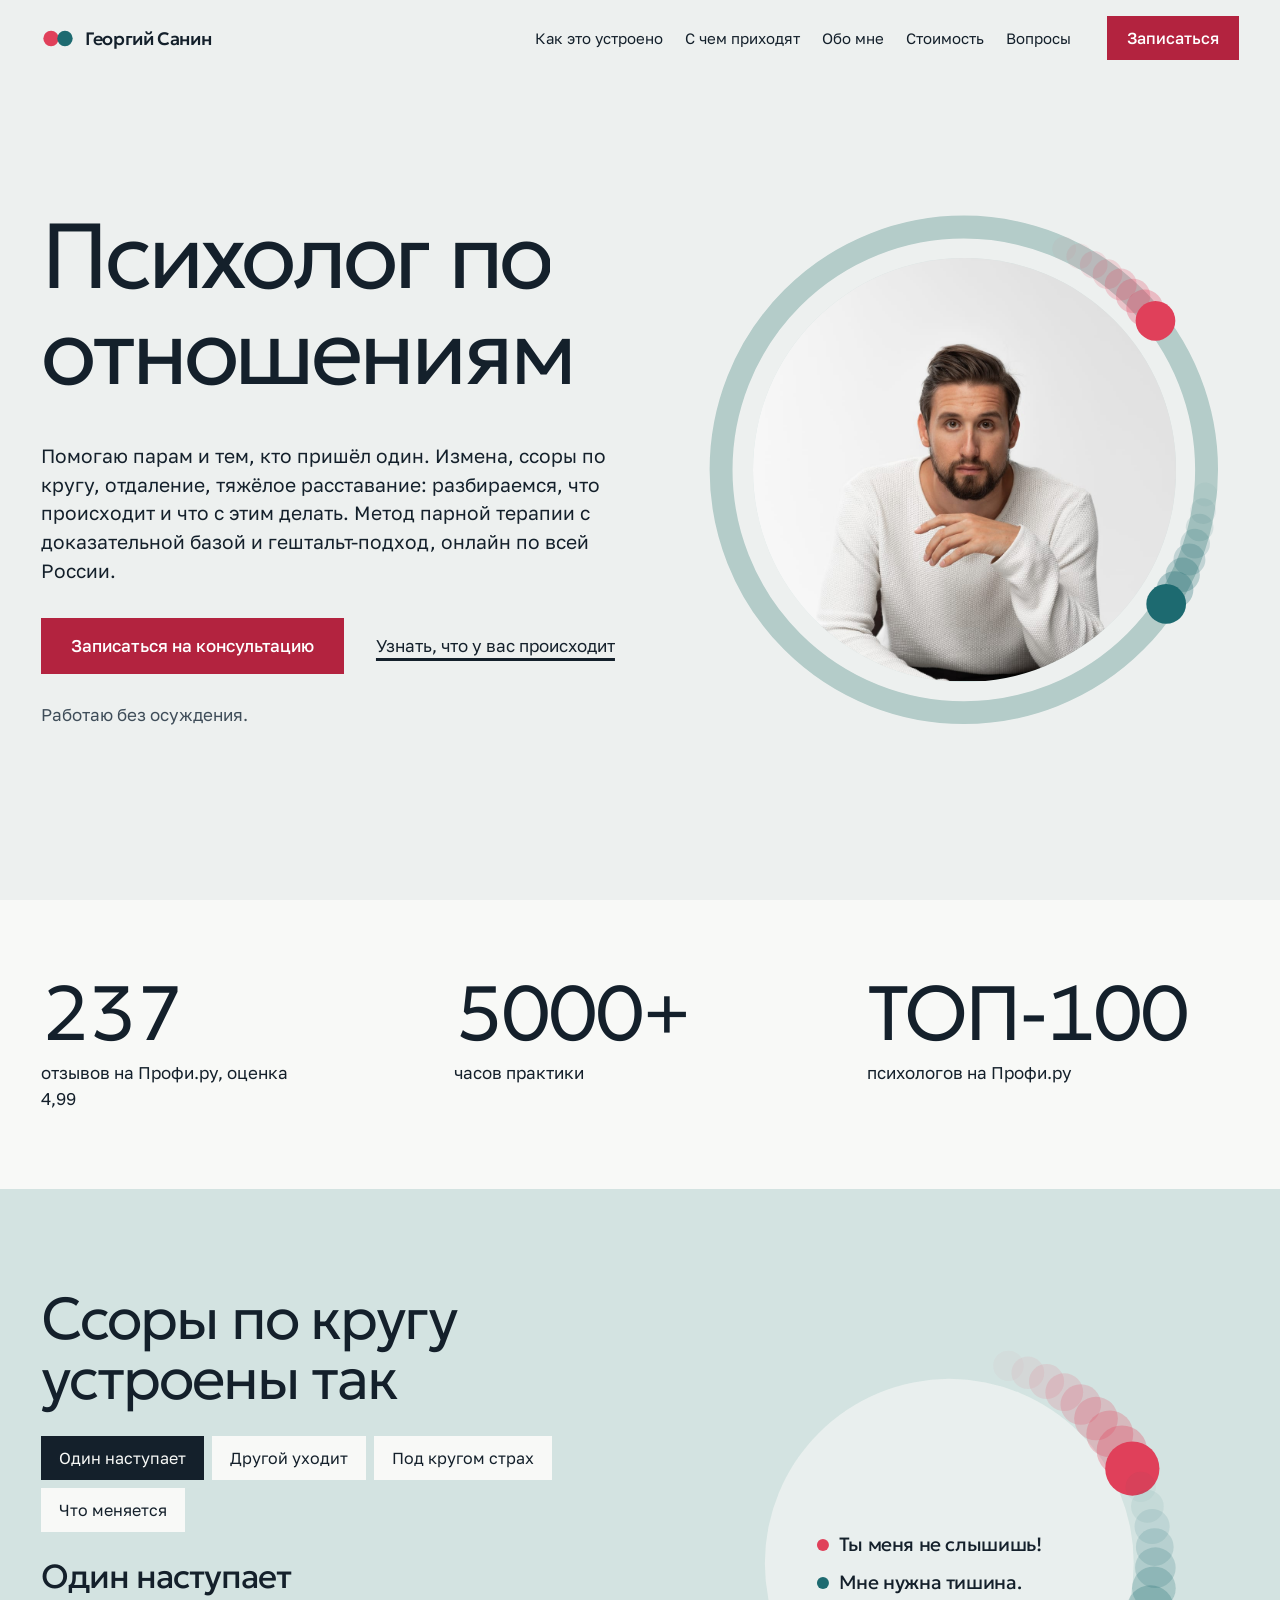
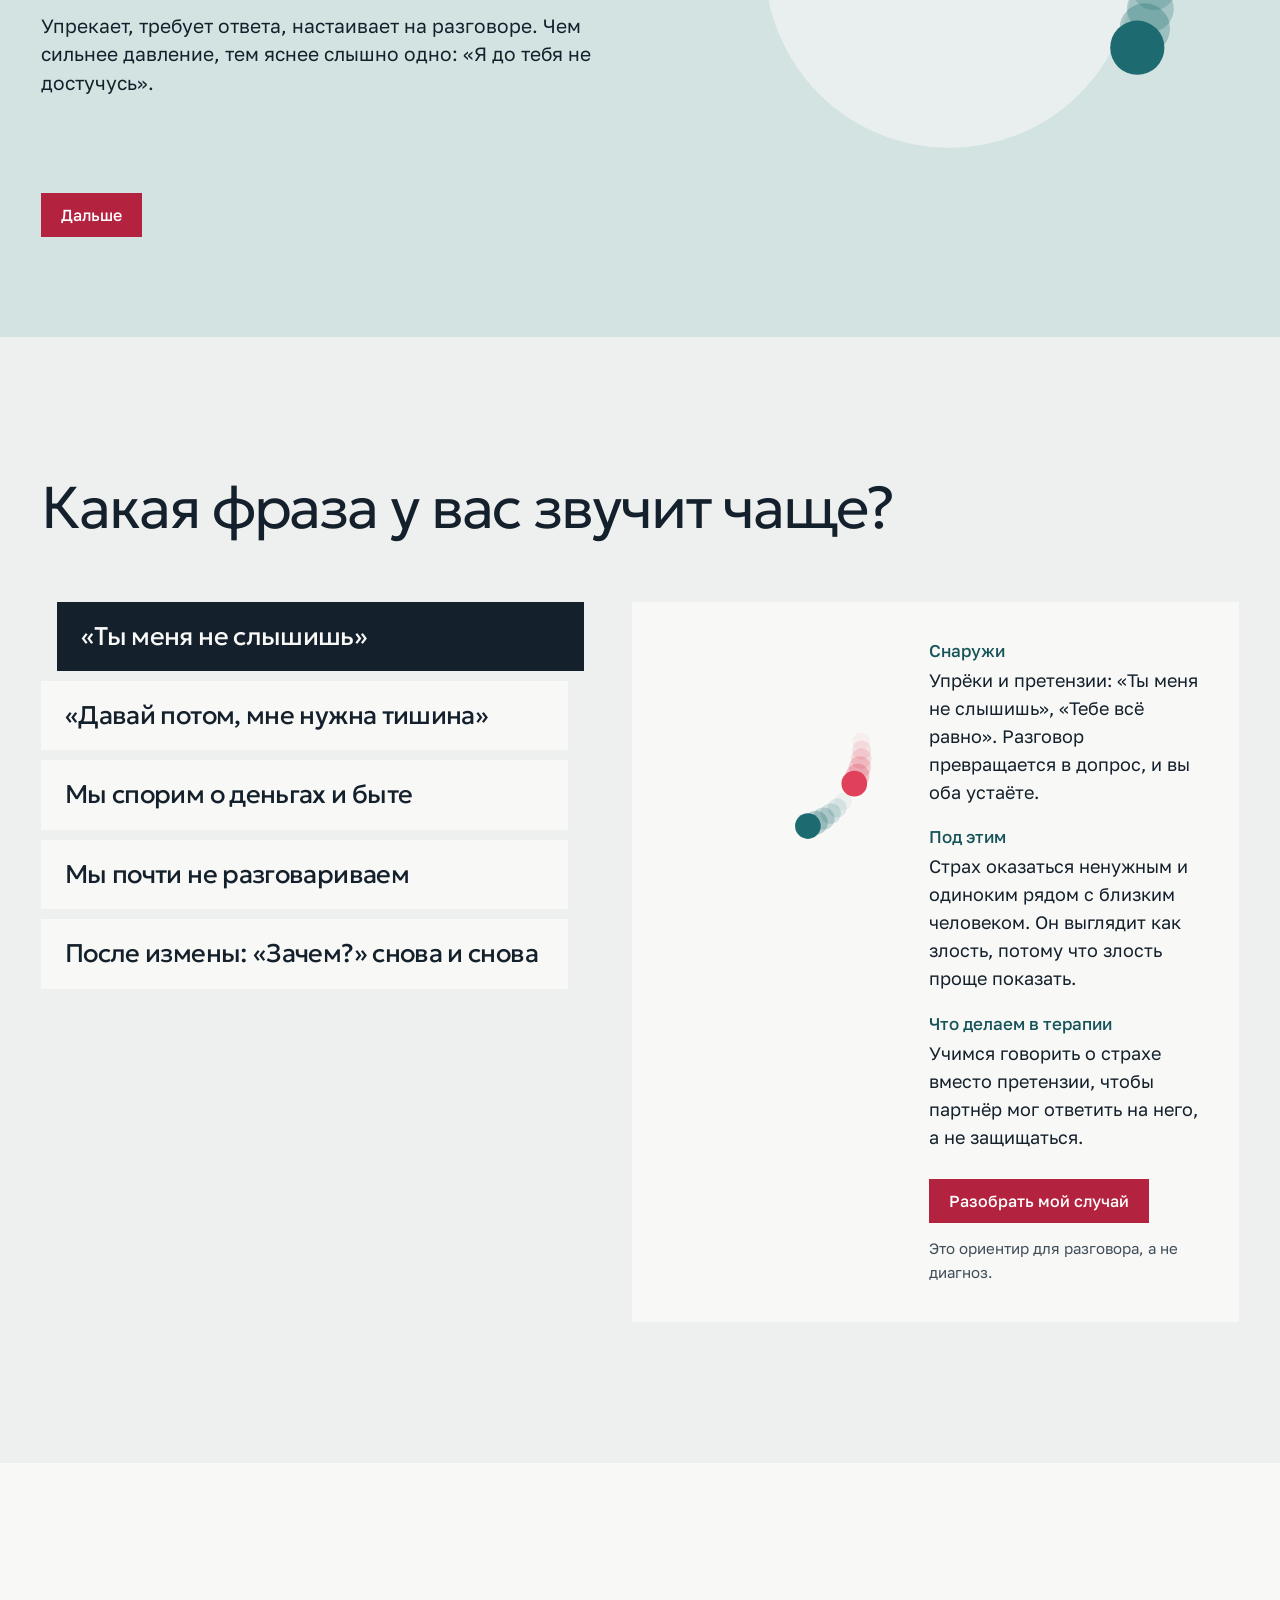
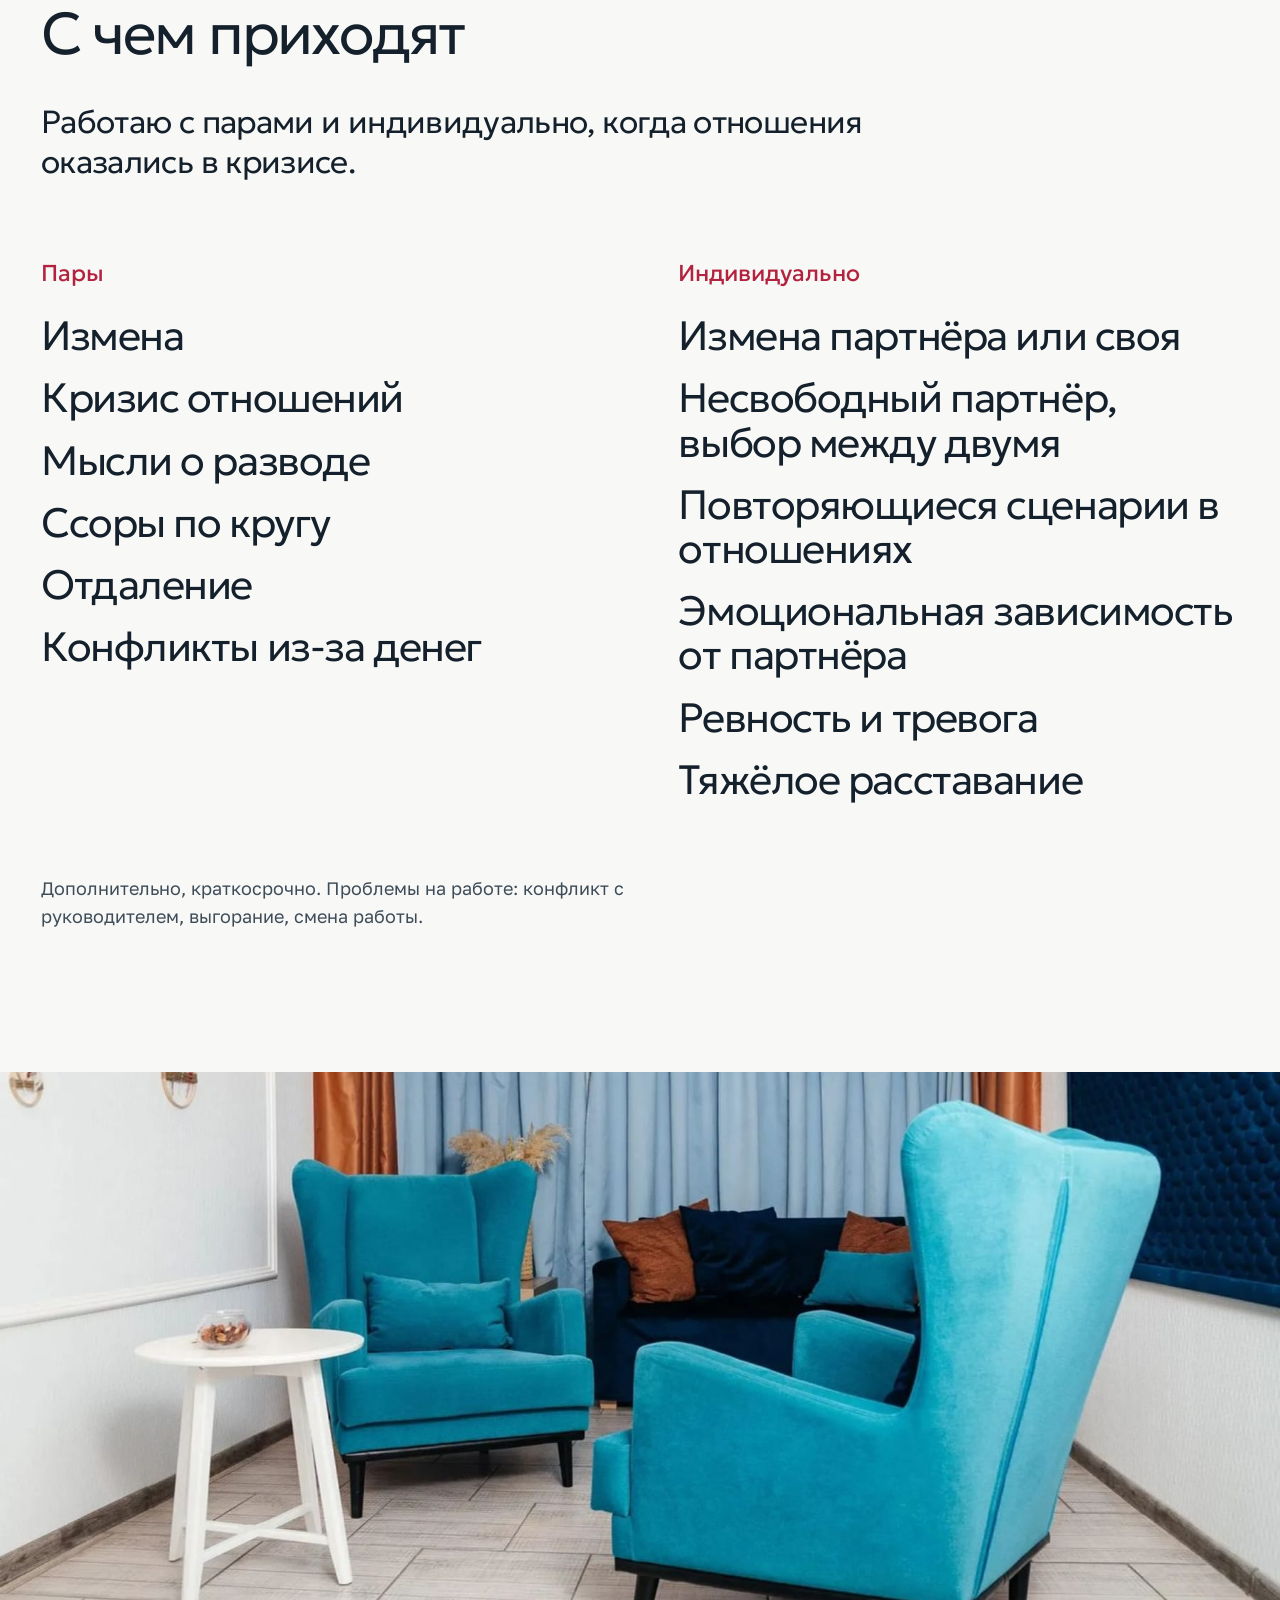
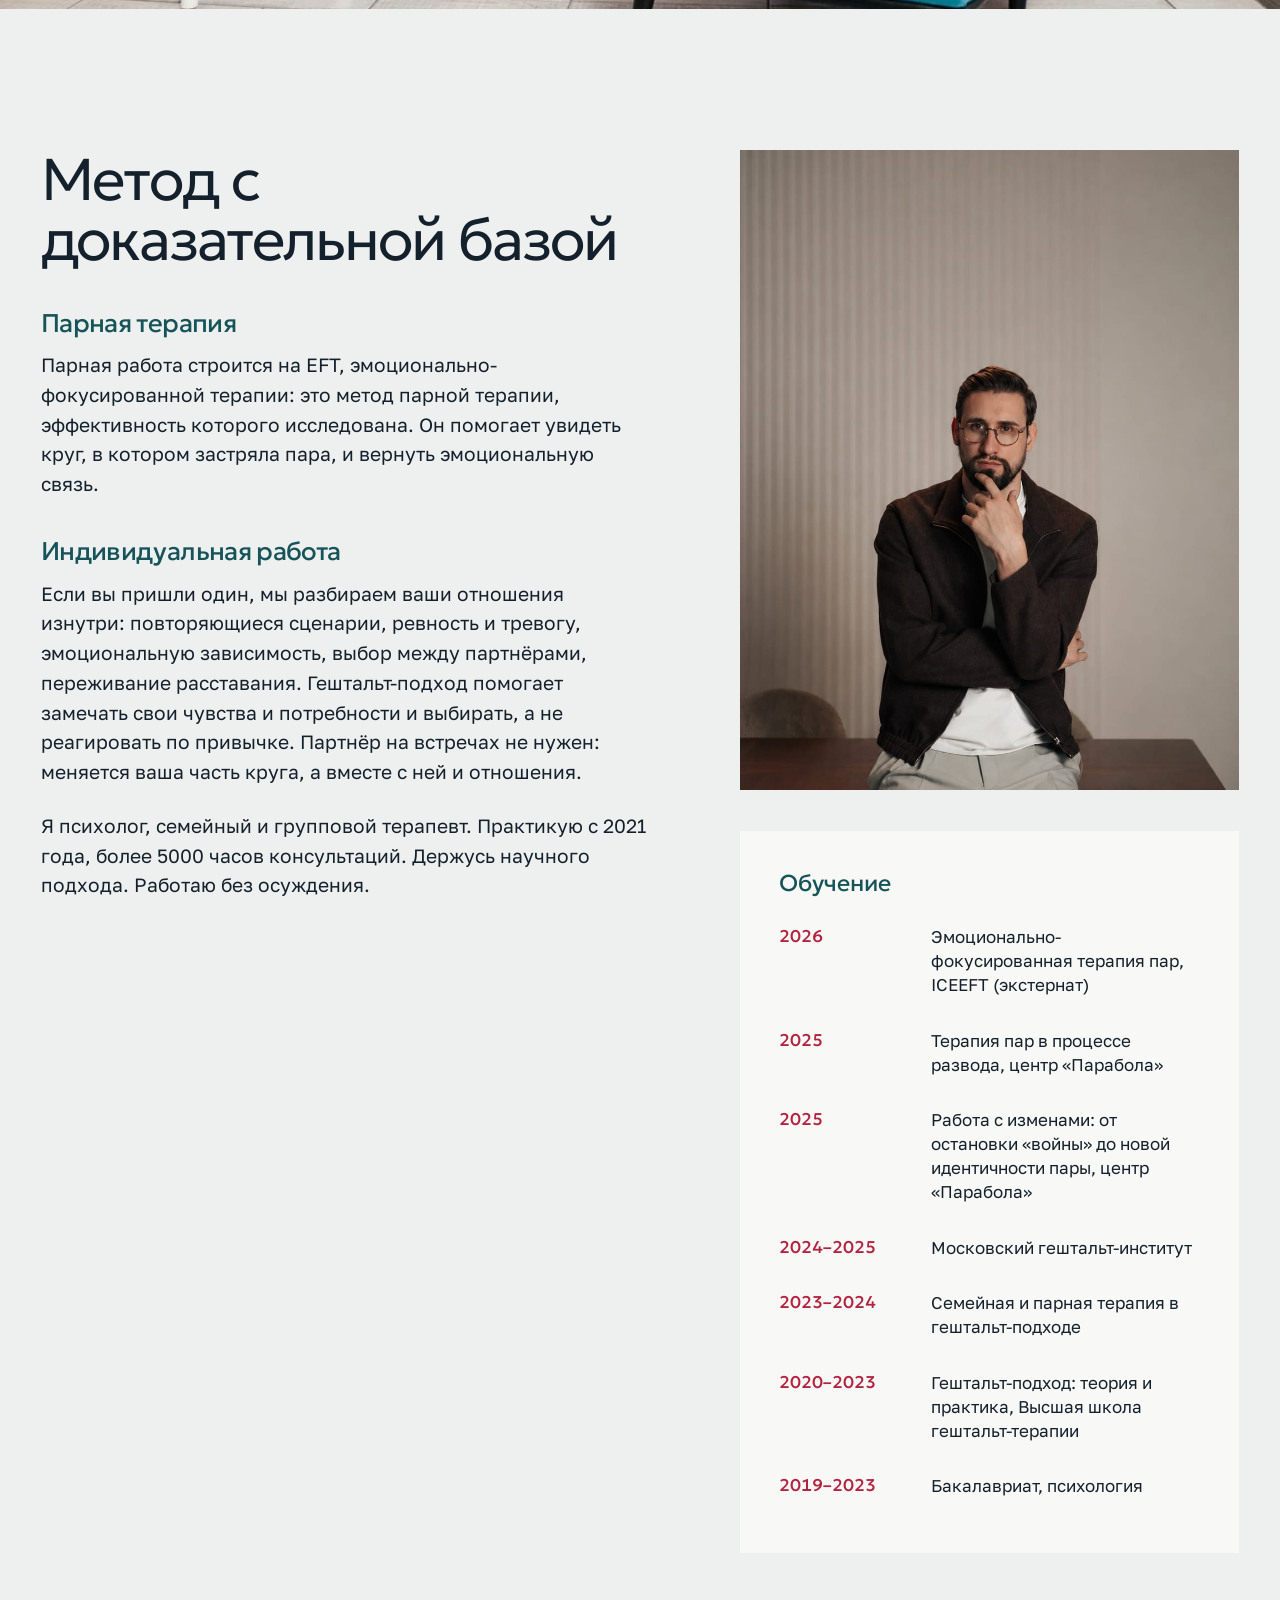
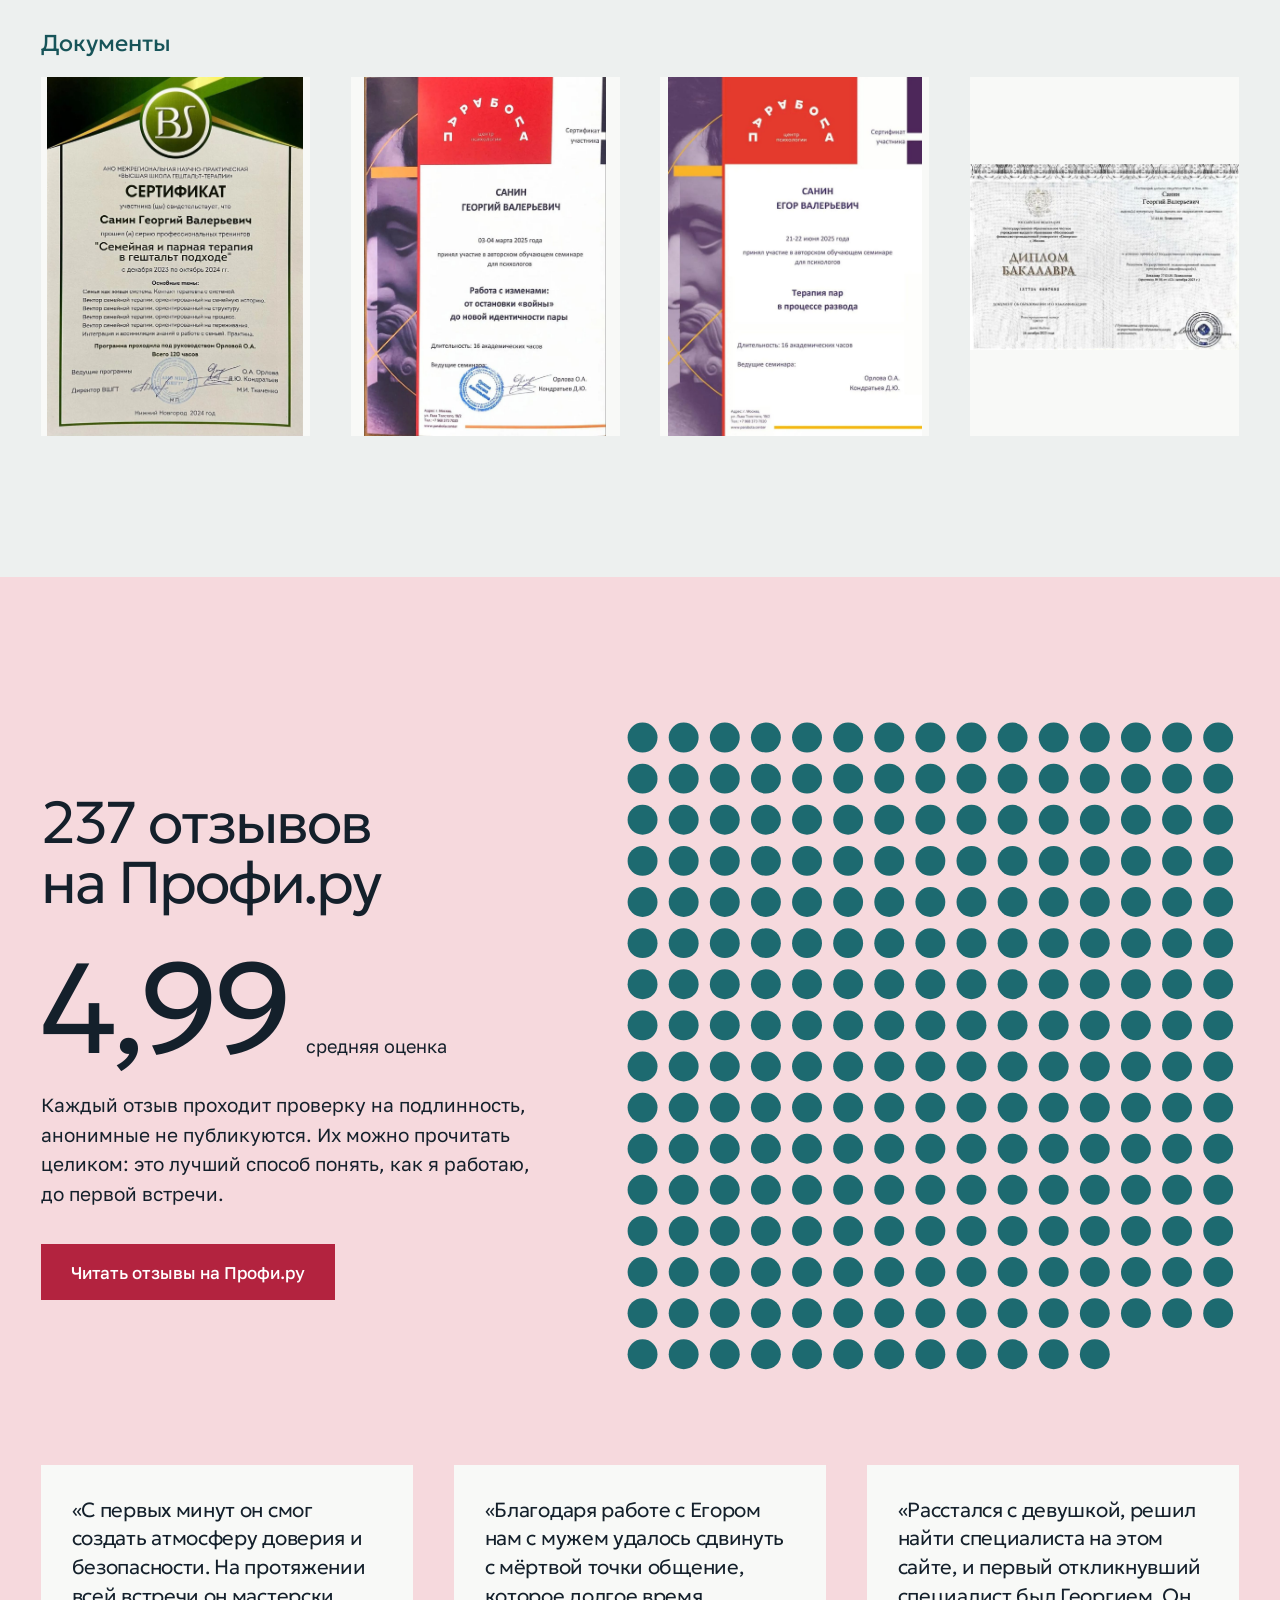
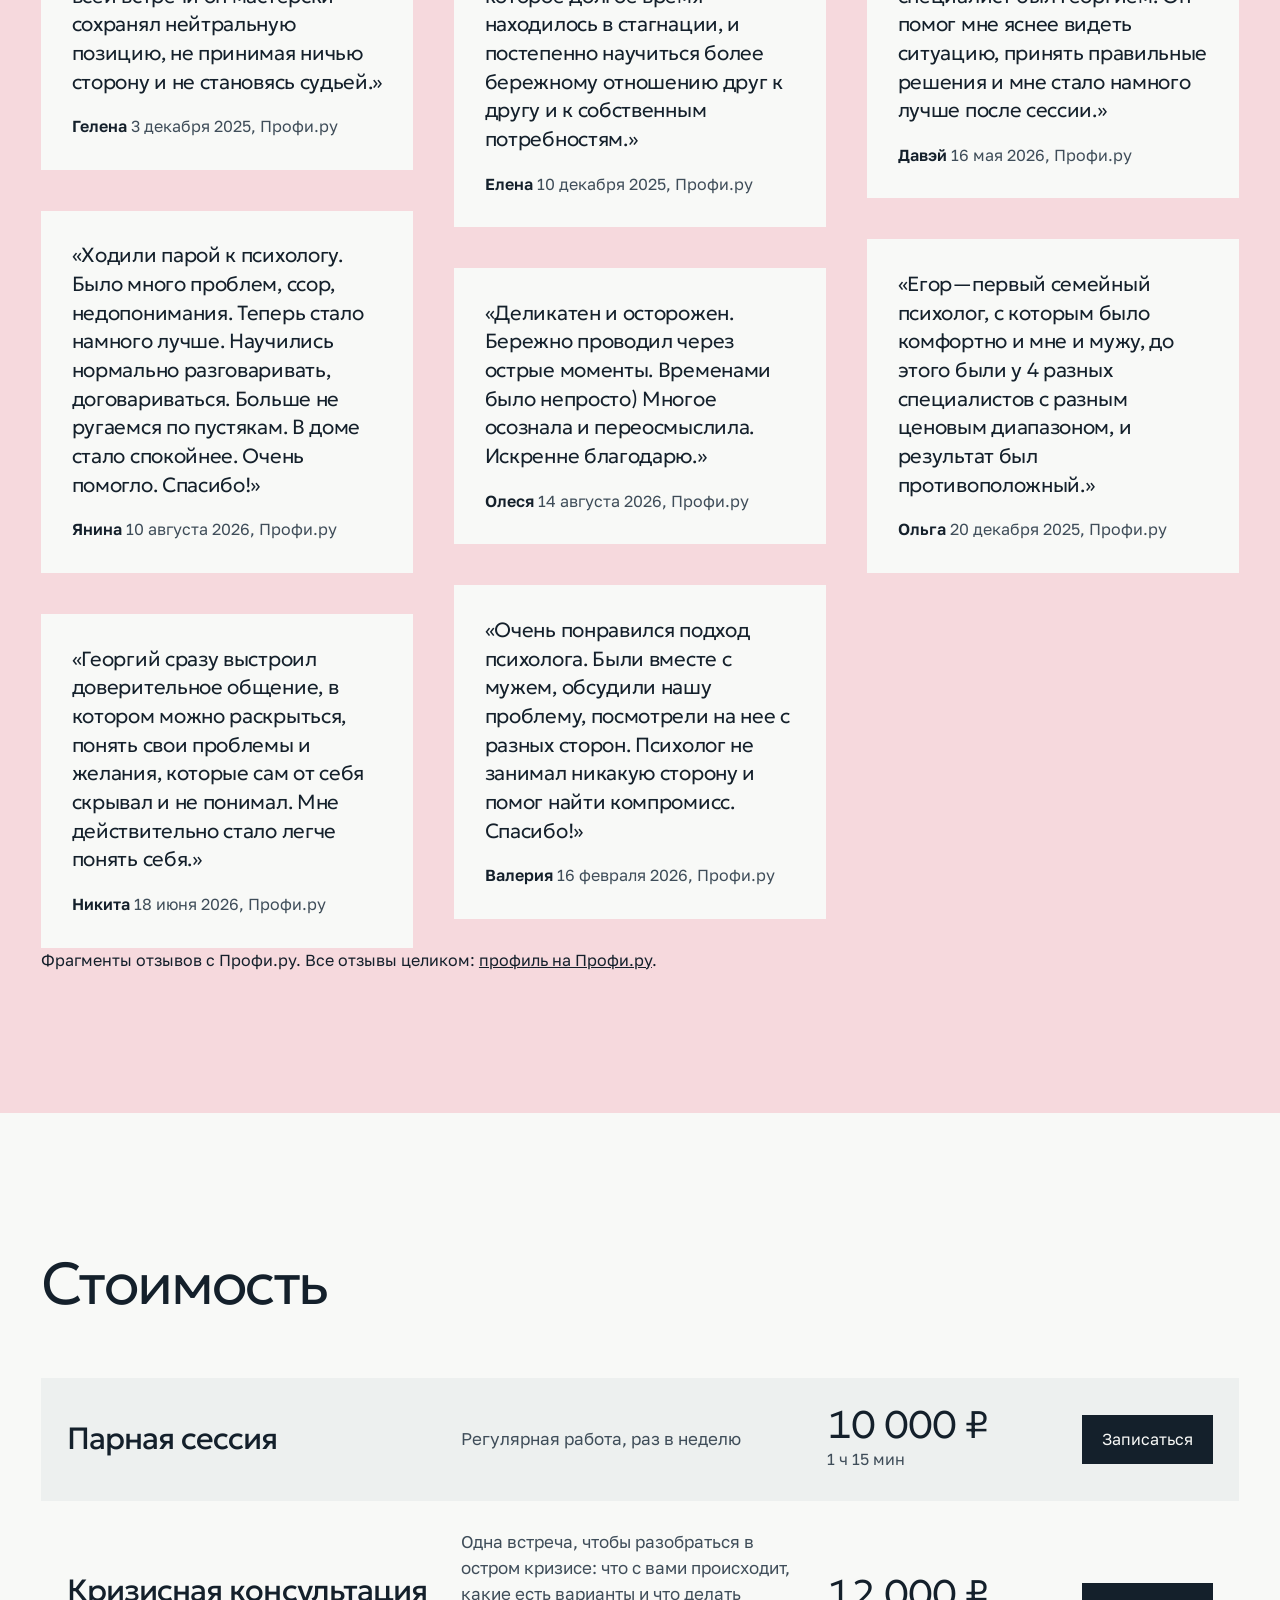
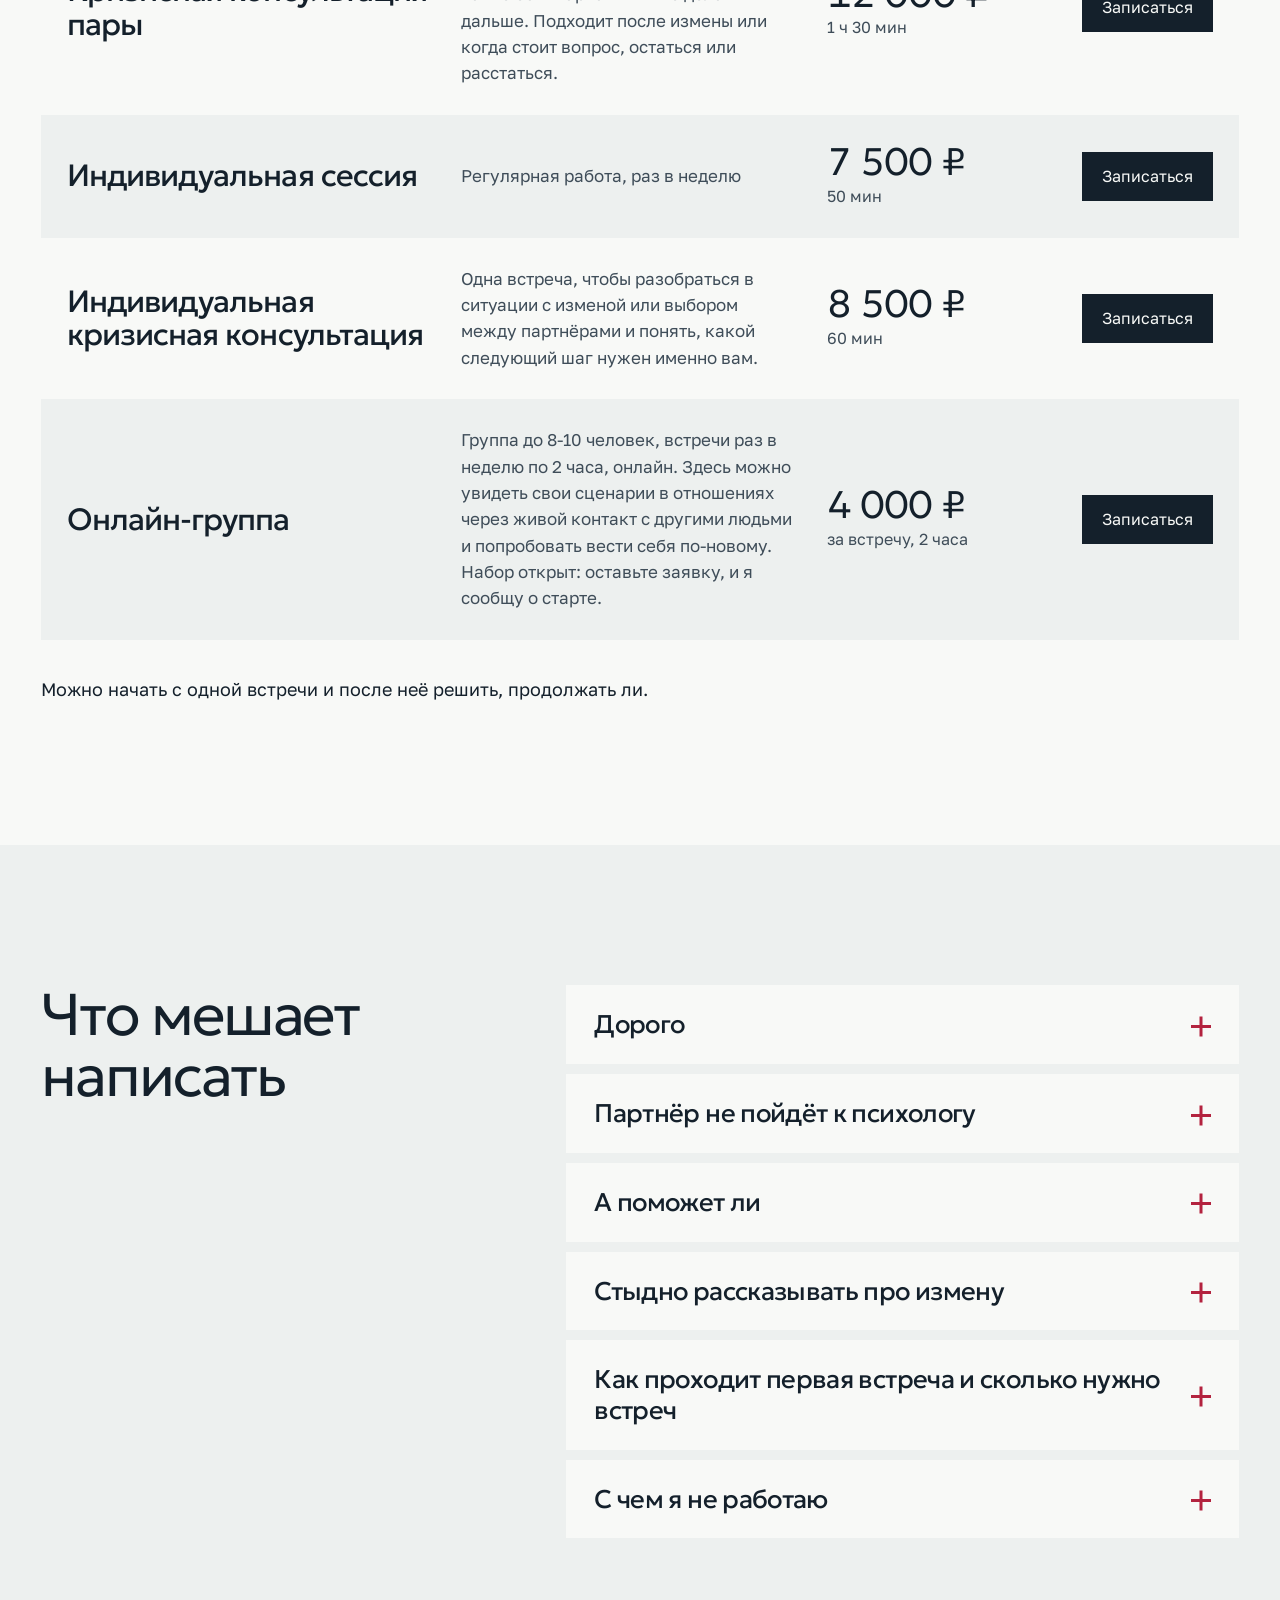
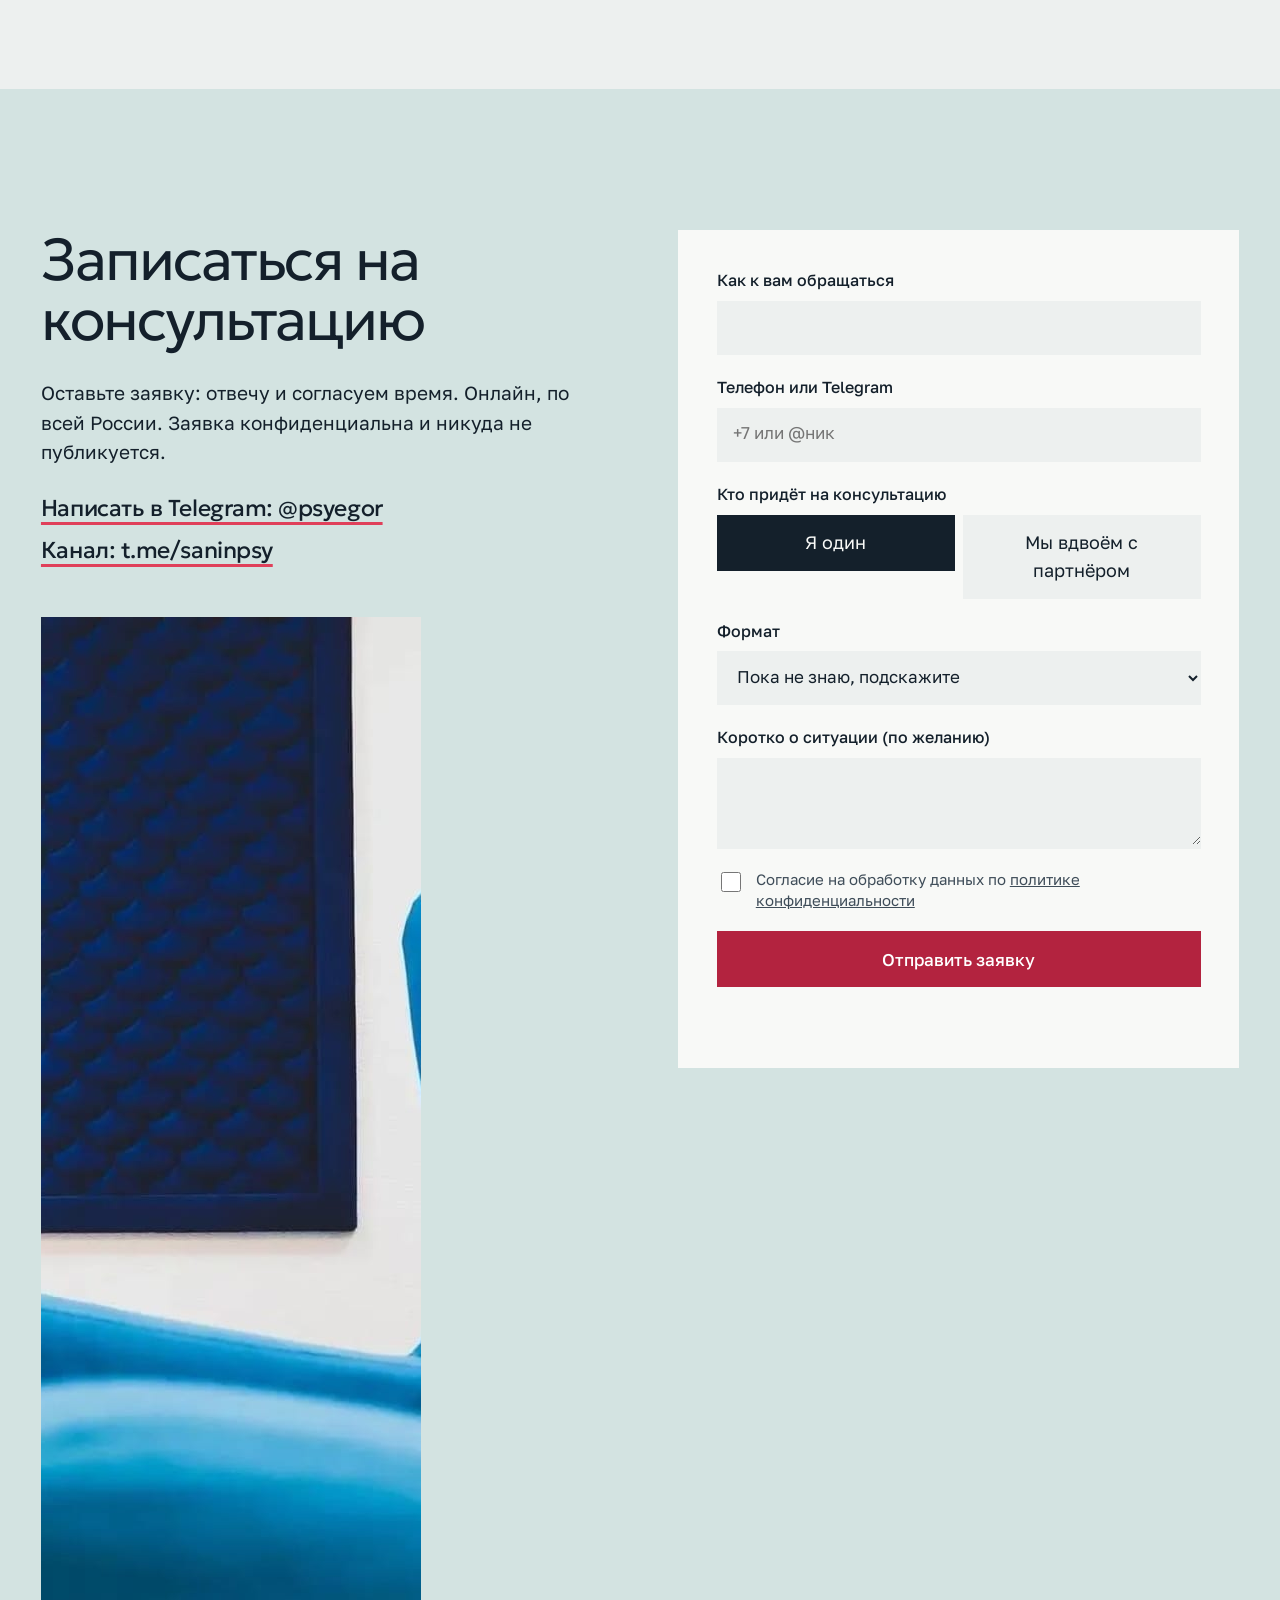
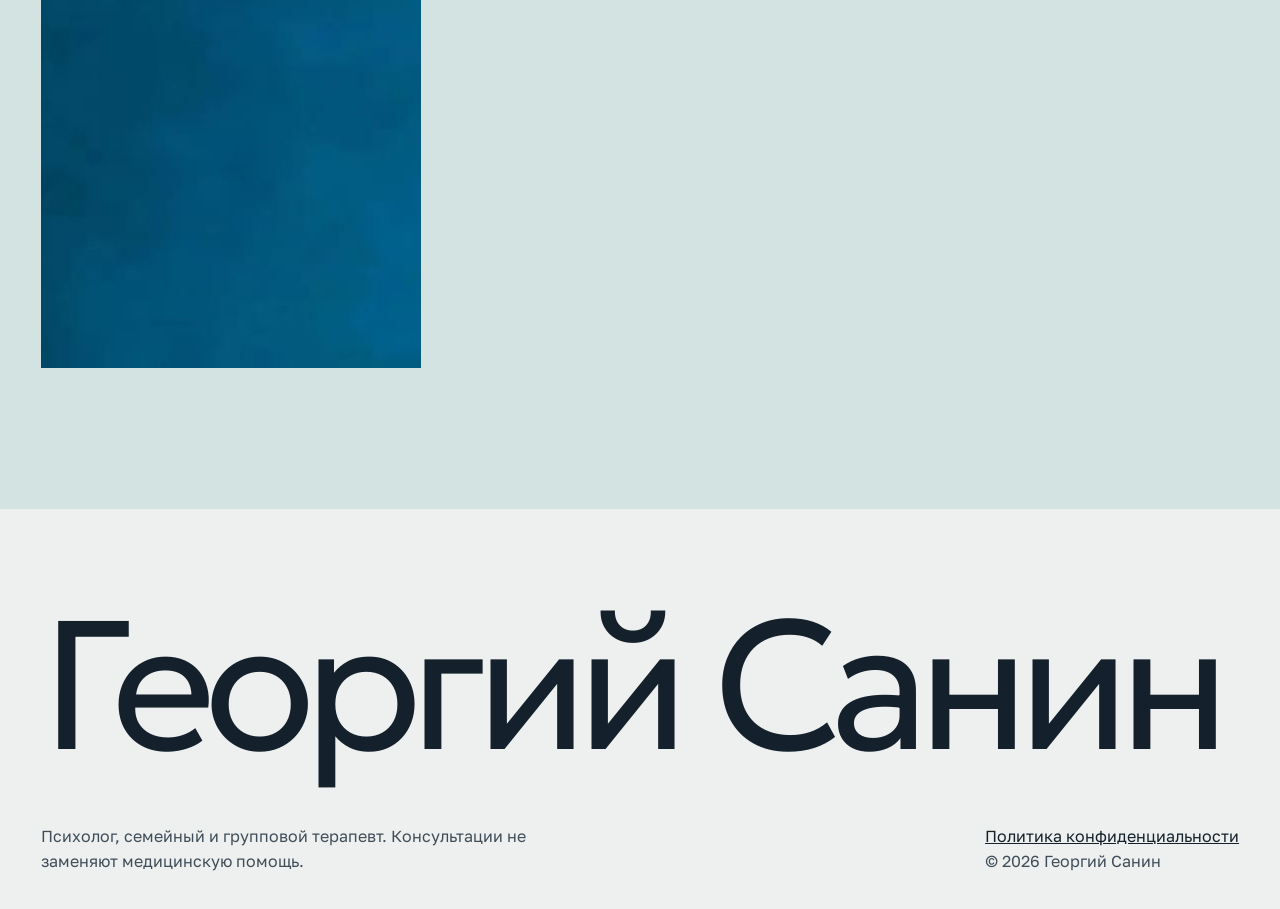
==== commit 519117de: "Правки клиента: равный вес индивидуальной работы, круглое фото, шапка, пошаговая сцена, отзывы, цены" ====
--- a/index.html
+++ b/index.html
@@ -3,10 +3,10 @@
 <head>
 <meta charset="utf-8">
 <meta name="viewport" content="width=device-width, initial-scale=1">
-<title>Психолог по отношениям: парная терапия и работа с изменой онлайн, Георгий Санин</title>
-<meta name="description" content="Георгий Санин, психолог по отношениям. Парная терапия EFT и гештальт-подход: измена, ссоры по кругу, отдаление, кризис в паре. Онлайн по России. 237 отзывов на Профи.ру, оценка 4,99.">
+<title>Психолог по отношениям: помощь парам и тем, кто пришёл один, Георгий Санин</title>
+<meta name="description" content="Георгий Санин, психолог по отношениям. Помогаю парам и тем, кто пришёл один: измена, ссоры по кругу, отдаление, тяжёлое расставание. Онлайн по России. 237 отзывов на Профи.ру, оценка 4,99.">
 <meta property="og:title" content="Психолог по отношениям Георгий Санин">
-<meta property="og:description" content="Парная терапия EFT и гештальт. Измена, ссоры по кругу, отдаление. Онлайн по России, без осуждения.">
+<meta property="og:description" content="Помогаю парам и тем, кто пришёл один. Измена, ссоры по кругу, отдаление. Онлайн по России, без осуждения.">
 <meta property="og:type" content="website">
 <meta name="theme-color" content="#EDF0EF">
 <link rel="icon" href="data:image/svg+xml,%3Csvg xmlns='http://www.w3.org/2000/svg' viewBox='0 0 64 64'%3E%3Ccircle cx='24' cy='32' r='16' fill='%23D9482A'/%3E%3Ccircle cx='42' cy='32' r='16' fill='%231D6A70'/%3E%3C/svg%3E">
@@ -42,16 +42,16 @@
 <section class="hero">
   <div class="hero__text">
     <h1 class="hero__title" data-split>Психолог по отношениям</h1>
-    <p class="hero__lead" data-r>Помогаю парам и людям от 25 до 42 лет, когда в отношениях измена, ссоры по кругу или отдаление. Парная терапия EFT и гештальт-подход, онлайн по всей России.</p>
+    <p class="hero__lead" data-r>Помогаю парам и тем, кто пришёл один. Измена, ссоры по кругу, отдаление, тяжёлое расставание: разбираемся, что происходит и что с этим делать. Метод парной терапии с доказательной базой и гештальт-подход, онлайн по всей России.</p>
     <div class="hero__actions" data-r>
       <a class="btn" href="#contact" data-magnet><span>Записаться на консультацию</span></a>
-      <a class="textlink" href="#pick">Узнать свой круг</a>
-    </div>
-    <p class="hero__note" data-r>Работаю без осуждения, в том числе с тем, кто изменил.</p>
+      <a class="textlink" href="#pick">Узнать, что у вас происходит</a>
+    </div>
+    <p class="hero__note" data-r>Работаю без осуждения.</p>
   </div>
   <figure class="hero__ring" aria-label="Георгий Санин, психолог по отношениям">
     <svg class="hero__band" viewBox="0 0 720 720" aria-hidden="true"><circle cx="360" cy="360" r="318" fill="none" stroke="var(--band)" stroke-width="30"/></svg>
-    <div class="hero__photo"><img src="img/georgiy.jpg" width="900" height="1200" alt="Георгий Санин, психолог по отношениям" fetchpriority="high"></div>
+    <div class="hero__photo"><img src="img/georgiy-hero.jpg" width="1100" height="1100" alt="Георгий Санин, психолог по отношениям" fetchpriority="high"></div>
     <svg class="hero__dots" id="heroDots" viewBox="0 0 720 720" aria-hidden="true"></svg>
   </figure>
 </section>
@@ -61,8 +61,7 @@
   <div class="facts__inner">
     <p class="fact" data-r><b><span data-count="237">237</span></b><span>отзывов на Профи.ру, оценка 4,99</span></p>
     <p class="fact" data-r><b><span data-count="5000">5000</span>+</b><span>часов практики</span></p>
-    <p class="fact" data-r><b>ТОП-100</b><span>психологов на b17.ru</span></p>
-    <p class="fact" data-r><b>EFT</b><span>метод парной терапии с доказательной базой</span></p>
+    <p class="fact" data-r><b>ТОП-100</b><span>психологов на Профи.ру</span></p>
   </div>
 </section>
 
@@ -71,6 +70,12 @@
   <div class="scene__stick">
     <div class="scene__text">
       <h2 id="scene-h" class="h2">Ссоры по кругу устроены так</h2>
+      <div class="steps" role="tablist" aria-label="Шаги">
+        <button type="button" class="steps__tab is-on" role="tab" aria-selected="true" data-i="0">Один наступает</button>
+        <button type="button" class="steps__tab" role="tab" aria-selected="false" data-i="1">Другой уходит</button>
+        <button type="button" class="steps__tab" role="tab" aria-selected="false" data-i="2">Под кругом страх</button>
+        <button type="button" class="steps__tab" role="tab" aria-selected="false" data-i="3">Что меняется</button>
+      </div>
       <div class="stages">
         <div class="stage is-on" data-stage="0">
           <h3>Один наступает</h3>
@@ -85,11 +90,11 @@
           <p>Под упрёками чаще всего боль и страх оказаться ненужным. Под молчанием страх не справиться и снова стать виноватым. Эти чувства редко звучат вслух.</p>
         </div>
         <div class="stage" data-stage="3">
-          <h3>Терапия меняет круг</h3>
-          <p>В парной терапии EFT мы вместе замечаем круг, называем настоящие чувства и учимся говорить о них так, чтобы другой мог услышать.</p>
-        </div>
-      </div>
-      <div class="scene__bar" aria-hidden="true"><i id="sceneBar"></i></div>
+          <h3>Что меняется</h3>
+          <p>Метод парной терапии с доказательной базой помогает вместе заметить круг, назвать настоящие чувства и научиться говорить о них так, чтобы другой мог услышать. Если вы пришли один, меняется ваша часть круга, а вместе с ней и отношения.</p>
+        </div>
+      </div>
+      <button type="button" class="btn btn--small scene__next" id="sceneNext"><span>Дальше</span></button>
     </div>
     <div class="scene__art">
       <svg id="sceneSvg" viewBox="0 0 640 640" role="img" aria-label="Два человека бегут по кругу: один догоняет, другой убегает. В конце круг размыкается, и они оказываются рядом."></svg>
@@ -135,13 +140,14 @@
 <section class="req" id="requests" aria-labelledby="req-h">
   <div class="wrap">
     <h2 class="h2" id="req-h" data-r>С чем приходят</h2>
-    <p class="statement" data-r>Мои клиенты: пары и люди от 25 до 42 лет, которые оказались в кризисе отношений.</p>
+    <p class="statement" data-r>Работаю с парами и индивидуально, когда отношения оказались в кризисе.</p>
     <div class="req__cols">
       <div class="req__col" data-r>
         <h3>Пары</h3>
         <ul>
           <li>Измена</li>
-          <li>Кризис и мысли о разводе</li>
+          <li>Кризис отношений</li>
+          <li>Мысли о разводе</li>
           <li>Ссоры по кругу</li>
           <li>Отдаление</li>
           <li>Конфликты из-за денег</li>
@@ -151,8 +157,7 @@
         <h3>Индивидуально</h3>
         <ul>
           <li>Измена партнёра или своя</li>
-          <li>Отношения с женатым или замужней</li>
-          <li>Выбор между двумя партнёрами</li>
+          <li>Несвободный партнёр, выбор между двумя</li>
           <li>Повторяющиеся сценарии в отношениях</li>
           <li>Эмоциональная зависимость от партнёра</li>
           <li>Ревность и тревога</li>
@@ -160,7 +165,7 @@
         </ul>
       </div>
     </div>
-    <p class="req__extra" data-r>Дополнительно, краткосрочно: проблемы на работе у наёмных сотрудников, например конфликт с руководителем, выгорание, смена работы.</p>
+    <p class="req__extra" data-r>Дополнительно, краткосрочно. Проблемы на работе: конфликт с руководителем, выгорание, смена работы.</p>
   </div>
 </section>
 
@@ -173,10 +178,14 @@
   <div class="wrap about__grid">
     <div class="about__text">
       <h2 class="h2" id="about-h" data-r>Метод с доказательной базой</h2>
-      <p data-r>EFT, эмоционально-фокусированная терапия, один из методов парной терапии, эффективность которого исследована. Он помогает увидеть круг, в котором застряла пара, и вернуть эмоциональную связь.</p>
-      <p data-r>Гештальт-подход помогает в индивидуальной работе: замечать свои чувства и потребности и выбирать, а не реагировать по привычке.</p>
-      <p data-r>Я психолог, психотерапевт (неврачебный), семейный и групповой терапевт. Практикую с 2021 года, более 5000 часов консультаций. Держусь научного подхода и не обещаю «волшебных» решений. Работаю без осуждения: и с тем, кому изменили, и с тем, кто изменил.</p>
-    </div>
+      <h3 class="about__h" data-r>Парная терапия</h3>
+      <p data-r>Парная работа строится на EFT, эмоционально-фокусированной терапии: это метод парной терапии, эффективность которого исследована. Он помогает увидеть круг, в котором застряла пара, и вернуть эмоциональную связь.</p>
+      <h3 class="about__h" data-r>Индивидуальная работа</h3>
+      <p data-r>Если вы пришли один, мы разбираем ваши отношения изнутри: повторяющиеся сценарии, ревность и тревогу, эмоциональную зависимость, выбор между партнёрами, переживание расставания. Гештальт-подход помогает замечать свои чувства и потребности и выбирать, а не реагировать по привычке. Партнёр на встречах не нужен: меняется ваша часть круга, а вместе с ней и отношения.</p>
+      <p data-r>Я психолог, семейный и групповой терапевт. Практикую с 2021 года, более 5000 часов консультаций. Держусь научного подхода. Работаю без осуждения.</p>
+    </div>
+    <div class="about__side">
+      <img class="about__photo" src="img/georgiy-about.jpg" width="900" height="1352" alt="Георгий Санин за рабочим столом" data-r>
     <div class="about__edu" data-r>
       <h3>Обучение</h3>
       <ol class="edu">
@@ -189,6 +198,7 @@
         <li><b>2019–2023</b><span>Бакалавриат, психология</span></li>
       </ol>
     </div>
+    </div>
   </div>
   <div class="wrap docs" data-r>
     <h3>Документы</h3>
@@ -217,6 +227,19 @@
     </div>
     <svg class="proof__field" id="dots" viewBox="0 0 330 352" role="img" aria-label="237 точек: по одной на каждый отзыв"></svg>
   </div>
+  <div class="wrap reviews">
+    <div class="reviews__cols">
+      <blockquote class="review" data-r><p>«С первых минут он смог создать атмосферу доверия и безопасности. На протяжении всей встречи он мастерски сохранял нейтральную позицию, не принимая ничью сторону и не становясь судьей.»</p><footer><b>Гелена</b> <span>3 декабря 2025, Профи.ру</span></footer></blockquote>
+      <blockquote class="review" data-r><p>«Ходили парой к психологу. Было много проблем, ссор, недопонимания. Теперь стало намного лучше. Научились нормально разговаривать, договариваться. Больше не ругаемся по пустякам. В доме стало спокойнее. Очень помогло. Спасибо!»</p><footer><b>Янина</b> <span>10 августа 2026, Профи.ру</span></footer></blockquote>
+      <blockquote class="review" data-r><p>«Георгий сразу выстроил доверительное общение, в котором можно раскрыться, понять свои проблемы и желания, которые сам от себя скрывал и не понимал. Мне действительно стало легче понять себя.»</p><footer><b>Никита</b> <span>18 июня 2026, Профи.ру</span></footer></blockquote>
+      <blockquote class="review" data-r><p>«Благодаря работе с Егором нам с мужем удалось сдвинуть с мёртвой точки общение, которое долгое время находилось в стагнации, и постепенно научиться более бережному отношению друг к другу и к собственным потребностям.»</p><footer><b>Елена</b> <span>10 декабря 2025, Профи.ру</span></footer></blockquote>
+      <blockquote class="review" data-r><p>«Деликатен и осторожен. Бережно проводил через острые моменты. Временами было непросто) Многое осознала и переосмыслила. Искренне благодарю.»</p><footer><b>Олеся</b> <span>14 августа 2026, Профи.ру</span></footer></blockquote>
+      <blockquote class="review" data-r><p>«Очень понравился подход психолога. Были вместе с мужем, обсудили нашу проблему, посмотрели на нее с разных сторон. Психолог не занимал никакую сторону и помог найти компромисс. Спасибо!»</p><footer><b>Валерия</b> <span>16 февраля 2026, Профи.ру</span></footer></blockquote>
+      <blockquote class="review" data-r><p>«Расстался с девушкой, решил найти специалиста на этом сайте, и первый откликнувший специалист был Георгием. Он помог мне яснее видеть ситуацию, принять правильные решения и мне стало намного лучше после сессии.»</p><footer><b>Давэй</b> <span>16 мая 2026, Профи.ру</span></footer></blockquote>
+      <blockquote class="review" data-r><p>«Егор—первый семейный психолог, с которым было комфортно и мне и мужу, до этого были у 4 разных специалистов с разным ценовым диапазоном, и результат был противоположный.»</p><footer><b>Ольга</b> <span>20 декабря 2025, Профи.ру</span></footer></blockquote>
+    </div>
+    <p class="reviews__note" data-r>Фрагменты отзывов с Профи.ру. Все отзывы целиком: <a href="https://profi.ru/profile/SaninGV/#reviews-tab" target="_blank" rel="noopener">профиль на Профи.ру</a>.</p>
+  </div>
 </section>
 
 <!-- PRICE -->
@@ -226,36 +249,36 @@
     <div class="ptable" role="table" aria-label="Форматы и стоимость консультаций">
       <div class="prow" role="row" data-r>
         <h3 class="pt" role="rowheader">Парная сессия</h3>
-        <p class="pd" role="cell">Работа с кругом ссор, отдалением, близостью</p>
+        <p class="pd" role="cell">Регулярная работа, раз в неделю</p>
         <p class="pp" role="cell"><b>10 000 ₽</b> <span>1 ч 15 мин</span></p>
         <p class="pa" role="cell"><a class="rowgo" href="#contact" data-fmt="Парная сессия, 10 000 ₽">Записаться</a></p>
       </div>
       <div class="prow" role="row" data-r>
         <h3 class="pt" role="rowheader">Кризисная консультация пары</h3>
-        <p class="pd" role="cell">Измена, кризис, решение: остаться или расстаться</p>
-        <p class="pp" role="cell"><b>10 000 ₽</b> <span>одна встреча</span></p>
-        <p class="pa" role="cell"><a class="rowgo" href="#contact" data-fmt="Кризисная консультация пары, 10 000 ₽">Записаться</a></p>
+        <p class="pd" role="cell">Одна встреча, чтобы разобраться в остром кризисе: что с вами происходит, какие есть варианты и что делать дальше. Подходит после измены или когда стоит вопрос, остаться или расстаться.</p>
+        <p class="pp" role="cell"><b>12 000 ₽</b> <span>1 ч 30 мин</span></p>
+        <p class="pa" role="cell"><a class="rowgo" href="#contact" data-fmt="Кризисная консультация пары, 12 000 ₽">Записаться</a></p>
       </div>
       <div class="prow" role="row" data-r>
         <h3 class="pt" role="rowheader">Индивидуальная сессия</h3>
-        <p class="pd" role="cell">Отношения, ревность, зависимость от партнёра, сценарии</p>
+        <p class="pd" role="cell">Регулярная работа, раз в неделю</p>
         <p class="pp" role="cell"><b>7 500 ₽</b> <span>50 мин</span></p>
         <p class="pa" role="cell"><a class="rowgo" href="#contact" data-fmt="Индивидуальная сессия, 7 500 ₽">Записаться</a></p>
       </div>
       <div class="prow" role="row" data-r>
         <h3 class="pt" role="rowheader">Индивидуальная кризисная консультация</h3>
-        <p class="pd" role="cell">Измена, выбор между партнёрами</p>
-        <p class="pp" role="cell"><b>7 500 ₽</b> <span>одна встреча</span></p>
-        <p class="pa" role="cell"><a class="rowgo" href="#contact" data-fmt="Индивидуальная кризисная консультация, 7 500 ₽">Записаться</a></p>
+        <p class="pd" role="cell">Одна встреча, чтобы разобраться в ситуации с изменой или выбором между партнёрами и понять, какой следующий шаг нужен именно вам.</p>
+        <p class="pp" role="cell"><b>8 500 ₽</b> <span>60 мин</span></p>
+        <p class="pa" role="cell"><a class="rowgo" href="#contact" data-fmt="Индивидуальная кризисная консультация, 8 500 ₽">Записаться</a></p>
       </div>
       <div class="prow" role="row" data-r>
         <h3 class="pt" role="rowheader">Онлайн-группа</h3>
-        <p class="pd" role="cell">Встречи в группе о том, как строить близость</p>
-        <p class="pp" role="cell"><b>4 000 ₽</b> <span>за встречу</span></p>
+        <p class="pd" role="cell">Группа до 8-10 человек, встречи раз в неделю по 2 часа, онлайн. Здесь можно увидеть свои сценарии в отношениях через живой контакт с другими людьми и попробовать вести себя по-новому. Набор открыт: оставьте заявку, и я сообщу о старте.</p>
+        <p class="pp" role="cell"><b>4 000 ₽</b> <span>за встречу, 2 часа</span></p>
         <p class="pa" role="cell"><a class="rowgo" href="#contact" data-fmt="Онлайн-группа, 4 000 ₽ за встречу">Записаться</a></p>
       </div>
     </div>
-    <p class="price__note" data-r>Можно начать с одной встречи и после неё решить, продолжать ли. Результат не гарантирую: терапия это работа, в которой главные действующие лица вы.</p>
+    <p class="price__note" data-r>Можно начать с одной встречи и после неё решить, продолжать ли.</p>
   </div>
 </section>
 
@@ -264,23 +287,27 @@
   <div class="wrap faq__grid">
     <h2 class="h2" id="faq-h" data-r>Что мешает написать</h2>
     <div class="faq__list">
-      <details data-r>
+      <details>
         <summary>Дорого</summary>
         <p>Это честный вопрос. Поэтому есть формат одной кризисной консультации: на ней вы разбираетесь в ситуации и решаете, что делать дальше. Терапия на месяцы начинается, только если вы сами этого хотите.</p>
       </details>
-      <details data-r>
+      <details>
         <summary>Партнёр не пойдёт к психологу</summary>
         <p>Можно прийти одному: индивидуальная работа по отношениям тоже меняет круг, потому что в нём участвуют двое. Приглашать партнёра лучше без упрёков: «Мне важно, что между нами, давай попробуем разобраться вместе». Если он не готов, это не закрывает дверь.</p>
       </details>
-      <details data-r>
+      <details>
         <summary>А поможет ли</summary>
-        <p>Гарантий в терапии нет, и я их не даю. Мы стремимся к тому, чтобы вы вышли из острого кризиса, приняли решение и поняли, что с вами происходит. EFT это метод парной терапии с доказательной базой, а об опыте других можно прочитать в отзывах на Профи.ру.</p>
-      </details>
-      <details data-r>
+        <p>Мы стремимся к тому, чтобы вы вышли из острого кризиса, приняли решение и поняли, что с вами происходит. Я работаю методом парной терапии с доказательной базой, а об опыте других можно прочитать в отзывах на Профи.ру.</p>
+      </details>
+      <details>
         <summary>Стыдно рассказывать про измену</summary>
-        <p>Я работаю без осуждения, в том числе с тем, кто изменил. Здесь не ищут виноватого: смотрят, что произошло между вами и что с этим делать. Разговор конфиденциален.</p>
-      </details>
-      <details data-r>
+        <p>Я работаю без осуждения. Здесь не ищут виноватого: смотрим, что произошло и что с этим делать. Разговор конфиденциален.</p>
+      </details>
+      <details>
+        <summary>Как проходит первая встреча и сколько нужно встреч</summary>
+        <p>На первой встрече вы рассказываете, что происходит, а я задаю вопросы, чтобы понять ситуацию целиком. В конце говорю, как вижу нашу работу и с чего начать, и вы решаете, продолжать ли. Острую ситуацию часто удается прояснить за несколько встреч. Если цель в том, чтобы изменились сами отношения, работа обычно занимает от 10 до 20 встреч раз в неделю. Точнее можно сказать после первой встречи.</p>
+      </details>
+      <details>
         <summary>С чем я не работаю</summary>
         <p>С зависимостью от алкоголя и наркотиков, а также с парами, где есть такая зависимость. В этих случаях нужна другая помощь, и лучше сразу обратиться к профильному специалисту.</p>
       </details>
@@ -293,14 +320,14 @@
   <div class="wrap contact__grid">
     <div class="contact__text">
       <h2 class="h2" id="contact-h" data-r>Записаться на консультацию</h2>
-      <p data-r>Оставьте заявку: отвечу и согласуем время. Онлайн, по всей России. Заявка приходит только мне и никуда не публикуется.</p>
+      <p data-r>Оставьте заявку: отвечу и согласуем время. Онлайн, по всей России. Заявка конфиденциальна и никуда не публикуется.</p>
       <ul class="links" data-r>
-        <li><a href="https://t.me/psyegor" target="_blank" rel="noopener">Написать в Telegram: @psyegor</a></li>
-        <li><a href="https://t.me/saninpsy" target="_blank" rel="noopener">Канал: t.me/saninpsy</a></li>
+        <li><a href="https://t.me/psyegor" target="_blank" rel="noopener" data-goal="telegram_click">Написать в Telegram: @psyegor</a></li>
+        <li><a href="https://t.me/saninpsy" target="_blank" rel="noopener" data-goal="telegram_click">Канал: t.me/saninpsy</a></li>
       </ul>
       <img class="contact__pic" src="img/chair.jpg" width="900" height="1351" alt="Бирюзовое кресло в кабинете">
     </div>
-    <form class="form" id="leadForm" novalidate data-r>
+    <form class="form" id="leadForm" novalidate>
       <input type="text" name="_gotcha" style="display:none" tabindex="-1" autocomplete="off">
       <label class="field"><span>Как к вам обращаться</span><input type="text" name="name" autocomplete="given-name" required></label>
       <label class="field"><span>Телефон или Telegram</span><input type="text" name="contact" autocomplete="tel" required placeholder="+7 или @ник"></label>
@@ -313,9 +340,9 @@
         <select name="format" id="fmtSelect">
           <option value="Пока не знаю, подскажите">Пока не знаю, подскажите</option>
           <option>Парная сессия, 10 000 ₽</option>
-          <option>Кризисная консультация пары, 10 000 ₽</option>
+          <option>Кризисная консультация пары, 12 000 ₽</option>
           <option>Индивидуальная сессия, 7 500 ₽</option>
-          <option>Индивидуальная кризисная консультация, 7 500 ₽</option>
+          <option>Индивидуальная кризисная консультация, 8 500 ₽</option>
           <option>Онлайн-группа, 4 000 ₽ за встречу</option>
         </select>
       </label>
@@ -333,11 +360,13 @@
   <div class="wrap">
     <p class="footer__name" aria-hidden="true">Георгий Санин</p>
     <div class="footer__row">
-      <p>Психолог, психотерапевт (неврачебный). Консультации не заменяют медицинскую помощь, результат не гарантируется.</p>
+      <p>Психолог, семейный и групповой терапевт. Консультации не заменяют медицинскую помощь.</p>
       <p><a href="privacy.html">Политика конфиденциальности</a><br>© <span id="year">2026</span> Георгий Санин</p>
     </div>
   </div>
 </footer>
+
+<a class="sticky-cta" id="stickyCta" href="#contact">Записаться</a>
 
 <script src="script.js"></script>
 </body>
--- a/styles.css
+++ b/styles.css
@@ -29,15 +29,14 @@
 .js [data-r].is-in{opacity:1;transform:none}
 
 /* header */
-.header{position:fixed;inset:0 0 auto 0;z-index:50;background:transparent;transition:background .3s}
-.header.scrolled{background:var(--ground)}
+.header{position:fixed;inset:0 0 auto 0;z-index:50;background:var(--ground)}
 .header__inner{display:flex;align-items:center;gap:24px;min-width:0;padding:14px var(--m);max-width:1680px;margin:0 auto}
 .logo{display:flex;align-items:center;gap:10px;text-decoration:none;font:500 18px var(--f-d);letter-spacing:-.02em;flex-shrink:0}
-.nav{display:flex;gap:clamp(14px,2vw,30px);margin-left:auto}
-.nav a{text-decoration:none;white-space:nowrap;font-size:16px;position:relative;padding:4px 0}
-.nav a::after{content:"";position:absolute;left:0;bottom:0;height:3px;width:100%;background:var(--coral);transform:scaleX(0);transform-origin:left;transition:transform .35s var(--ease)}
+.nav{display:flex;align-items:center;gap:32px;margin-left:auto;margin-right:12px}
+.nav a{display:flex;align-items:center;height:48px;text-decoration:none;white-space:nowrap;font-size:16px;line-height:1;position:relative}
+.nav a::after{content:"";position:absolute;left:0;bottom:8px;height:3px;width:100%;background:var(--coral);transform:scaleX(0);transform-origin:left;transition:transform .35s var(--ease)}
 .nav a:hover::after{transform:scaleX(1)}
-.header__cta{flex-shrink:0}
+.header__cta{flex-shrink:0;min-height:48px;padding:0 28px;font-size:16px}
 .burger{display:none;width:44px;height:44px;border:0;background:none;padding:0;position:relative;cursor:pointer;margin-left:auto}
 .burger i{position:absolute;left:10px;right:10px;height:3px;background:var(--ink);transition:transform .3s var(--ease)}
 .burger i:first-child{top:16px}.burger i:last-child{top:25px}
@@ -67,29 +66,31 @@
 .hero__note{margin-top:28px;color:var(--ink2);font-size:17px}
 .hero__ring{position:relative;width:min(100%,min(78vh,720px));justify-self:center;aspect-ratio:1}
 .hero__ring>*{position:absolute;inset:0;width:100%;height:100%}
-.hero__photo{inset:15.5% 24%;width:auto;height:auto;background:var(--teal-t);overflow:hidden}
-.hero__photo img{width:100%;height:100%;object-fit:cover;object-position:50% 20%;transform:scale(1.08);animation:settle 2.2s var(--ease) .2s forwards}
+.hero__photo{inset:11.5%;width:auto;height:auto;background:var(--teal-t);overflow:hidden;border-radius:50%}
+.hero__photo img{width:100%;height:100%;object-fit:cover;object-position:50% 25%;transform:scale(1.08);animation:settle 2.2s var(--ease) .2s forwards}
 @keyframes settle{to{transform:scale(1)}}
 
 /* facts */
 .facts{background:var(--paper)}
-.facts__inner{display:grid;grid-template-columns:repeat(4,1fr);gap:var(--m);padding:clamp(48px,6vw,96px) var(--m);max-width:1680px;margin:0 auto}
+.facts__inner{display:grid;grid-template-columns:repeat(3,1fr);gap:var(--m);padding:clamp(48px,6vw,96px) var(--m);max-width:1680px;margin:0 auto}
 .fact{display:flex;flex-direction:column;gap:10px}
 .fact b{font:300 clamp(44px,6vw,104px)/.95 var(--f-d);letter-spacing:-.04em;font-variant-numeric:tabular-nums}
 .fact>span{font-size:17px;max-width:15em}
 
 /* scene */
-.scene{height:340vh;position:relative;background:var(--teal-t)}
-.scene__stick{position:sticky;top:0;height:100svh;display:grid;grid-template-columns:minmax(0,1fr) minmax(0,1fr);gap:var(--m);align-items:center;padding:88px var(--m) 40px;max-width:1680px;margin:0 auto}
-.scene__text{display:flex;flex-direction:column;gap:clamp(28px,4vh,56px)}
-.stages{display:grid}
-.stage{grid-area:1/1;opacity:0;visibility:hidden;transform:translateY(28px);transition:opacity .6s var(--ease),transform .7s var(--ease),visibility 0s .6s;pointer-events:none}
+.scene{background:var(--teal-t);padding-block:calc(var(--gap) * .6)}
+.scene__stick{display:grid;grid-template-columns:minmax(0,1fr) minmax(0,1fr);gap:var(--m);align-items:center;padding:0 var(--m);max-width:1680px;margin:0 auto}
+.scene__text{display:flex;flex-direction:column;align-items:flex-start;gap:clamp(20px,3vh,36px)}
+.steps{display:flex;flex-wrap:wrap;gap:8px}
+.steps__tab{min-height:44px;padding:0 18px;border:0;background:var(--paper);color:var(--ink);font:400 16px var(--f-b);cursor:pointer;transition:background .25s,color .25s,transform .3s var(--ease)}
+.steps__tab:hover{transform:translateY(-3px)}
+.steps__tab.is-on{background:var(--ink);color:var(--paper)}
+.stages{display:grid;min-height:11.5em}
+.stage{grid-area:1/1;opacity:0;visibility:hidden;transform:translateY(20px);transition:opacity .5s var(--ease),transform .6s var(--ease),visibility 0s .5s;pointer-events:none}
 .stage.is-on{opacity:1;visibility:visible;transform:none;pointer-events:auto;transition-delay:0s}
 .stage h3{font:400 clamp(26px,2.6vw,40px)/1.1 var(--f-d);letter-spacing:-.03em;margin-bottom:16px}
 .stage p{font-size:clamp(18px,1.5vw,22px);line-height:1.5;max-width:30em}
-.scene__bar{height:8px;background:var(--paper);max-width:420px}
-.scene__bar i{display:block;height:100%;width:0;background:var(--ink)}
-.scene__art{position:relative;justify-self:center;width:min(100%,calc(100svh - 150px));aspect-ratio:1}
+.scene__art{position:relative;justify-self:center;width:min(100%,600px);aspect-ratio:1}
 .scene__art svg{width:100%;height:100%}
 .says{position:absolute;left:50%;top:50%;width:46%;transform:translate(-50%,-50%);display:grid;gap:14px;text-align:left}
 .says p{font:400 clamp(15px,1.5vw,21px)/1.25 var(--f-d);letter-spacing:-.02em;padding-left:22px;position:relative;transition:opacity .35s}
@@ -119,7 +120,7 @@
 /* requests */
 .req{padding-block:var(--gap);background:var(--paper)}
 .statement{font:300 clamp(24px,2.5vw,36px)/1.25 var(--f-d);letter-spacing:-.02em;max-width:26em;margin-top:clamp(24px,3vw,40px)}
-.req__cols{display:grid;grid-template-columns:1fr 1.2fr;gap:clamp(32px,6vw,120px);margin-top:clamp(48px,6vw,96px)}
+.req__cols{display:grid;grid-template-columns:1fr 1fr;gap:clamp(32px,6vw,120px);margin-top:clamp(48px,6vw,96px)}
 .req__col h3{font:400 clamp(20px,1.8vw,26px) var(--f-d);color:var(--coral-d);margin-bottom:18px}
 .req__col li{font:300 clamp(26px,3.2vw,52px)/1.08 var(--f-d);letter-spacing:-.035em;padding:.22em 0;transition:transform .45s var(--ease),color .3s}
 .req__col li:hover{transform:translateX(14px);color:var(--teal)}
@@ -128,8 +129,12 @@
 /* about */
 .about{padding-block:var(--gap)}
 .about__grid{display:grid;grid-template-columns:minmax(0,1.1fr) minmax(0,.9fr);gap:clamp(40px,7vw,128px);align-items:start}
+.about__h{font:400 clamp(22px,2vw,30px)/1.15 var(--f-d);letter-spacing:-.025em;color:var(--teal-d);margin-top:clamp(28px,3vw,44px)}
+.about__h+p{margin-top:12px!important}
 .about__text p{margin-top:24px;max-width:34em;font-size:clamp(18px,1.5vw,21px)}
-.about__text .h2+p{margin-top:clamp(28px,3vw,44px)}
+
+.about__side{display:grid;gap:var(--m)}
+.about__photo{width:100%;height:auto;max-height:640px;object-fit:cover;object-position:50% 20%}
 .about__edu{background:var(--paper);padding:clamp(24px,3vw,48px)}
 .about__edu h3{font:400 clamp(20px,1.8vw,26px) var(--f-d);color:var(--teal-d);margin-bottom:12px}
 .edu li{display:grid;grid-template-columns:7.6em 1fr;gap:16px;padding:16px 0;transition:background .3s,padding .4s var(--ease)}
@@ -147,6 +152,16 @@
 .proof__field{width:100%;height:auto}
 .proof__field circle{fill:var(--teal);transform-box:fill-box;transform-origin:center;transform:scale(.5);opacity:0;transition:transform .6s var(--ease),opacity .6s;transition-delay:var(--d,0s)}
 .proof__field.is-in circle{transform:scale(1);opacity:1}
+
+.reviews{margin-top:clamp(56px,7vw,112px)}
+.reviews__cols{columns:3 300px;column-gap:var(--m)}
+.review{break-inside:avoid;margin:0 0 var(--m);padding:clamp(22px,2.4vw,36px);background:var(--paper);transition:transform .45s var(--ease)}
+.review:hover{transform:translateY(-6px)}
+.review p{font:300 clamp(19px,1.6vw,23px)/1.4 var(--f-d);letter-spacing:-.015em}
+.review footer{margin-top:18px;font-size:16px;color:var(--ink2)}
+.review footer b{color:var(--ink);font-weight:600}
+.reviews__note{font-size:16px;color:var(--ink)}
+.reviews__note a{color:var(--ink)}
 
 /* price */
 .price{background:var(--paper);padding-block:var(--gap)}
@@ -224,8 +239,10 @@
 .lightbox__x{position:sticky;bottom:0;display:block;width:100%;min-height:52px;border:0;background:var(--ink);color:var(--paper);font:500 17px var(--f-b);cursor:pointer}
 .contact__pic{margin-top:clamp(32px,4vw,56px);width:min(100%,380px);aspect-ratio:4/5;object-fit:cover}
 
+.sticky-cta{display:none}
+
 /* breakpoints */
-@media (max-width:1180px){.nav{gap:16px}.nav a{font-size:15px}}
+@media (max-width:1280px){.nav{gap:22px}.nav a{font-size:15px}}
 @media (max-width:1100px){
   .nav{display:none;position:fixed;inset:68px 0 auto 0;flex-direction:column;gap:0;background:var(--ground);padding:8px var(--m) 24px}
   .nav.is-open{display:flex}
@@ -237,15 +254,10 @@
 @media (max-width:900px){
   .hero{grid-template-columns:1fr;min-height:auto;padding-top:104px;gap:36px}
   .hero__ring{width:min(100%,520px)}
-  .facts__inner{grid-template-columns:1fr 1fr;row-gap:64px}
-  .scene{height:380vh}
-  .scene__stick{grid-template-columns:1fr;grid-template-rows:auto auto;align-content:start;padding-top:76px;gap:12px}
-  .scene__art{order:-1;width:min(100%,42svh);}
-  .scene__text{gap:14px}
-  .scene .h2{font-size:clamp(26px,7vw,38px)}
-  .stage h3{font-size:24px;margin-bottom:8px}
-  .stage p{font-size:16px}
-  .scene__bar{height:6px}
+  .facts__inner{grid-template-columns:1fr;row-gap:40px}
+  .scene__stick{grid-template-columns:1fr}
+  .scene__art{order:-1;width:min(100%,420px)}
+  .stages{min-height:13em}
   .says{width:48%}
   .docs__list{grid-template-columns:1fr 1fr}
   .contact__pic{aspect-ratio:16/10;width:100%}
@@ -256,6 +268,11 @@
   .prow{grid-template-columns:1fr auto;grid-template-areas:"t t" "d d" "p a"}
   .pt{grid-area:t}.pd{grid-area:d}.pp{grid-area:p}.pa{grid-area:a;align-self:end}
 }
+@media (max-width:900px){
+  body{padding-bottom:84px}
+  .sticky-cta{display:flex;align-items:center;justify-content:center;position:fixed;right:16px;padding:0 28px;bottom:max(16px,env(safe-area-inset-bottom));z-index:60;min-height:56px;background:var(--coral-d);color:#fff;text-decoration:none;font:500 17px var(--f-b);transform:translateY(160%);transition:transform .45s var(--ease)}
+  .sticky-cta.is-on{transform:none}
+}
 @media (max-width:560px){
   body{font-size:17px}
   .logo span{font-size:17px}
@@ -269,14 +286,9 @@
 @media (max-width:380px){.logo span{display:none}}
 
 /* no-js / reduced motion */
-.no-scene .scene{height:auto}
-.no-scene .scene__stick{position:static;height:auto;padding-block:var(--gap)}
-.no-scene .stages{gap:32px}
-.no-scene .stage{grid-area:auto;opacity:1;transform:none}
-.no-scene .scene__bar{display:none}
 @media (prefers-reduced-motion:reduce){
-  *,*::before,*::after{animation:none!important;transition-duration:.01ms!important}
-  .js [data-r]{opacity:1;transform:none}
+  *,*::before,*::after{animation:none!important}
+  .js [data-r]{transform:none;transition:opacity .3s}
   .hero__title .w i{transform:none}
   .proof__field circle{transform:scale(1);opacity:1}
 }
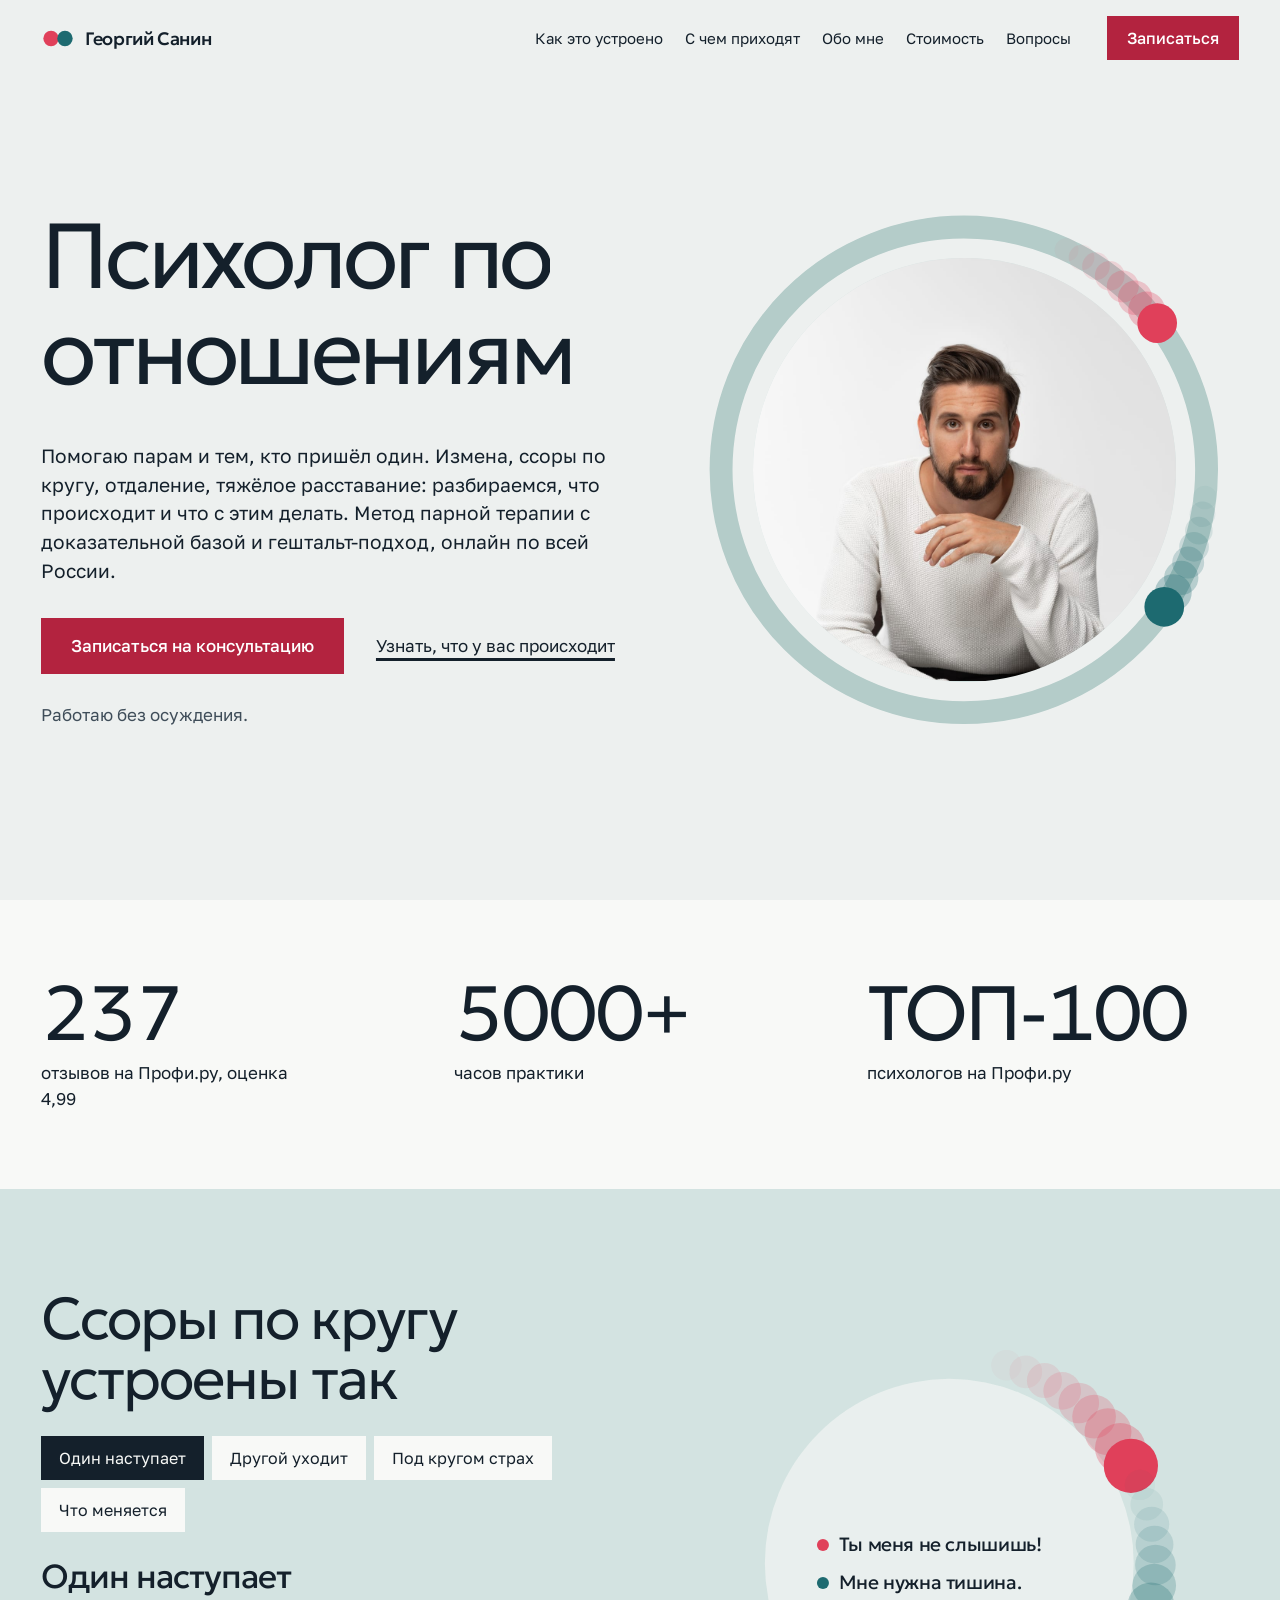
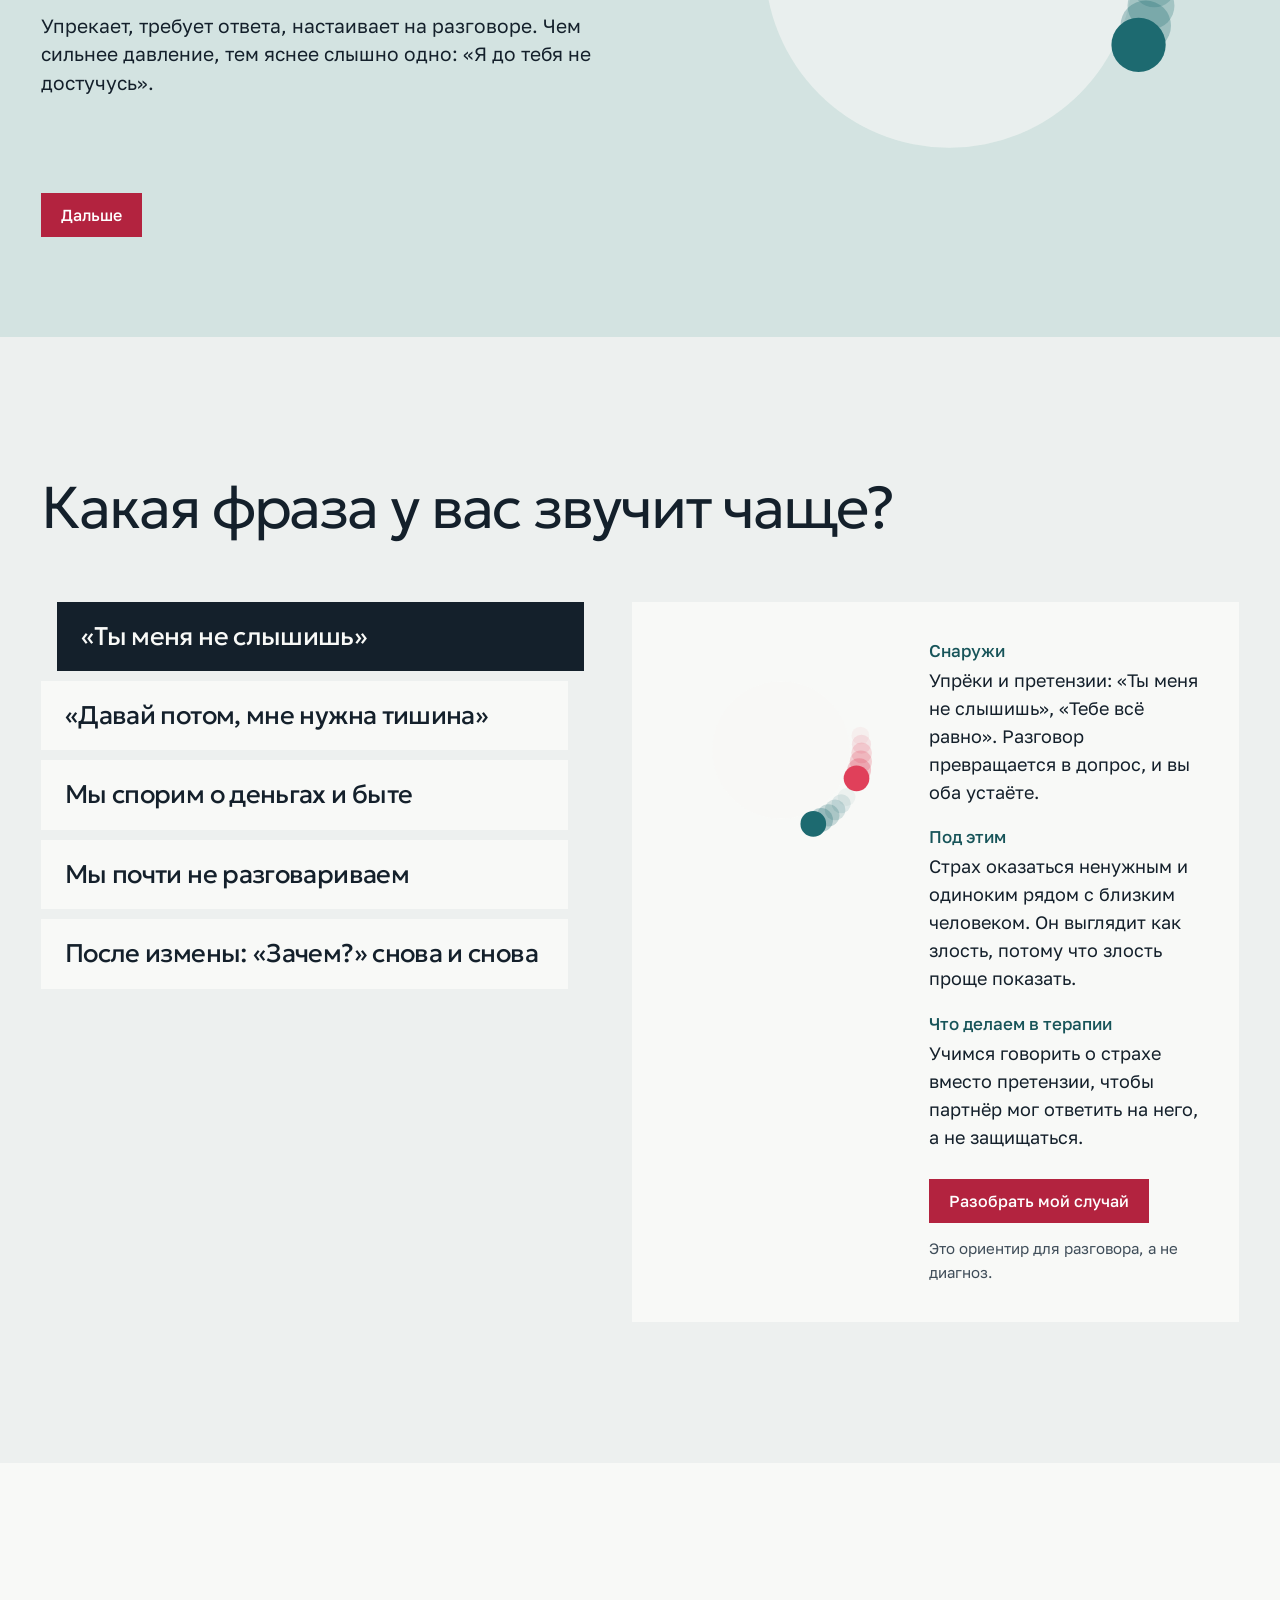
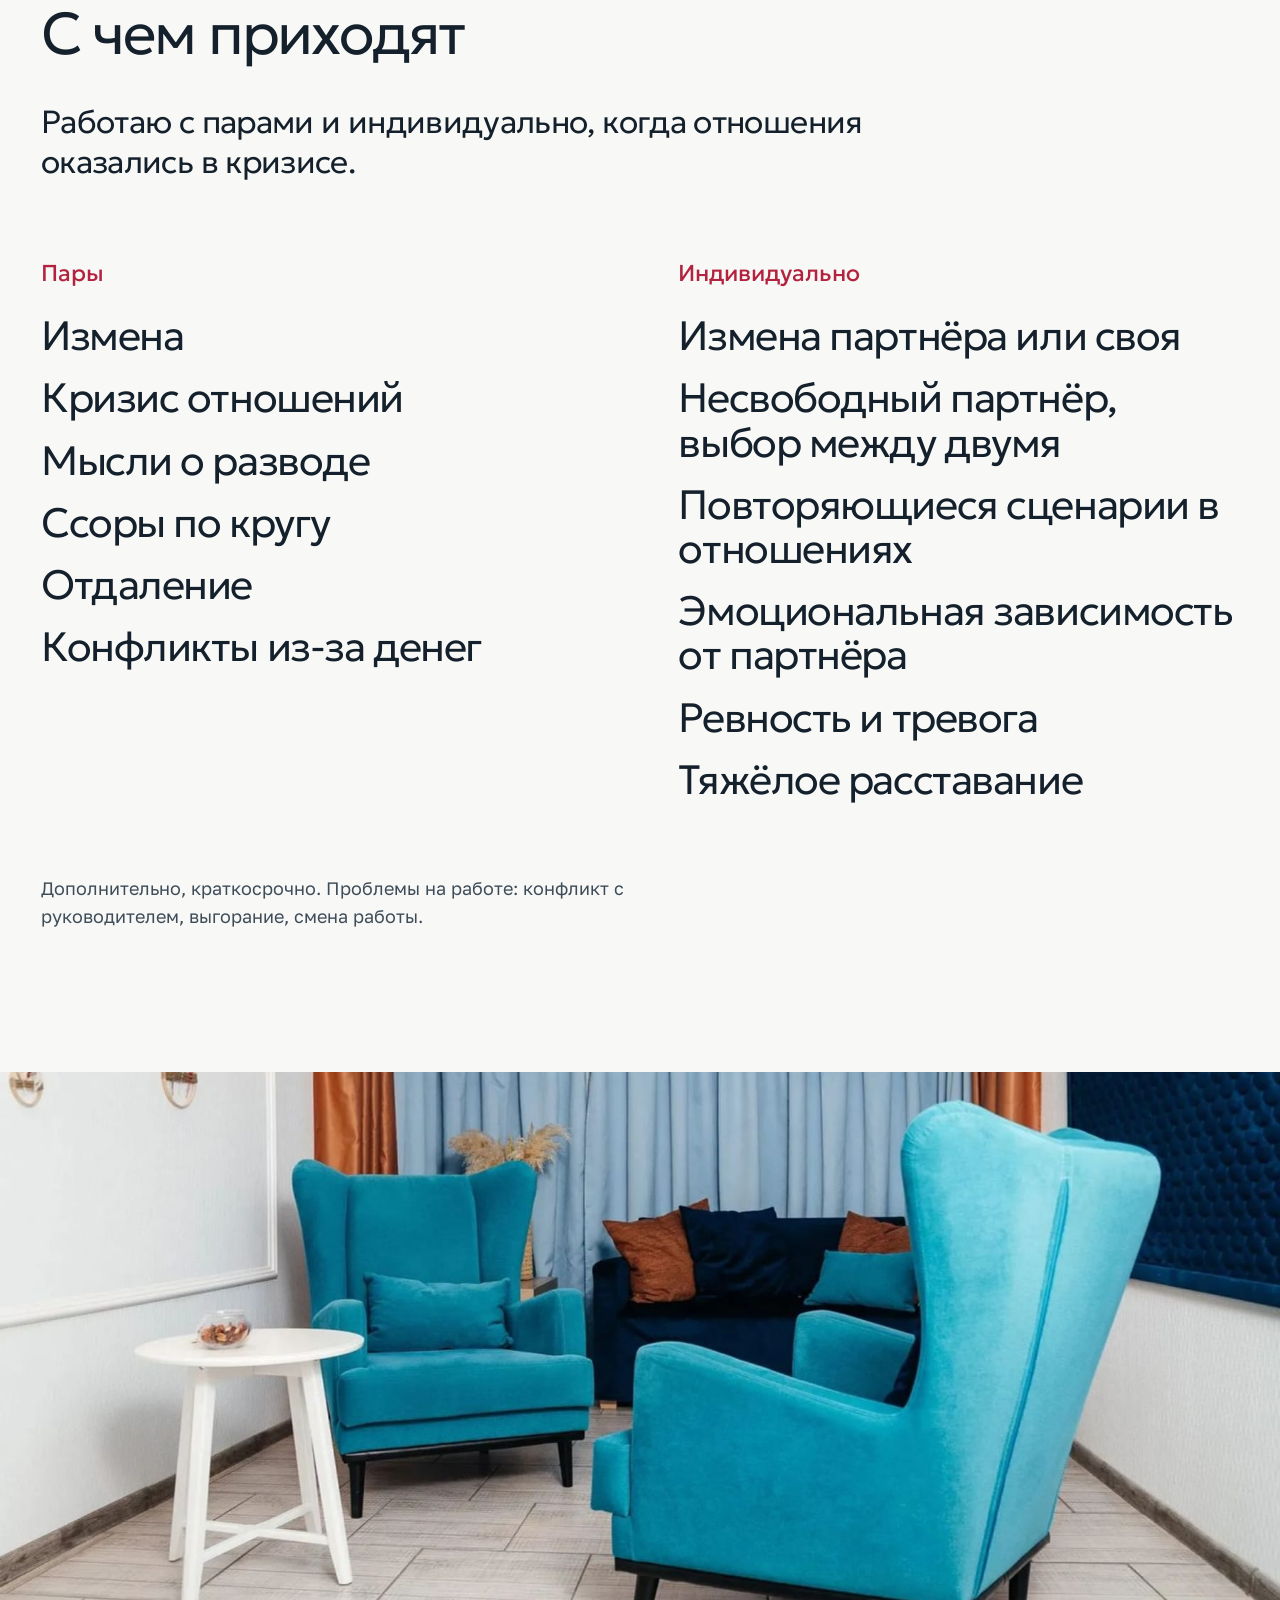
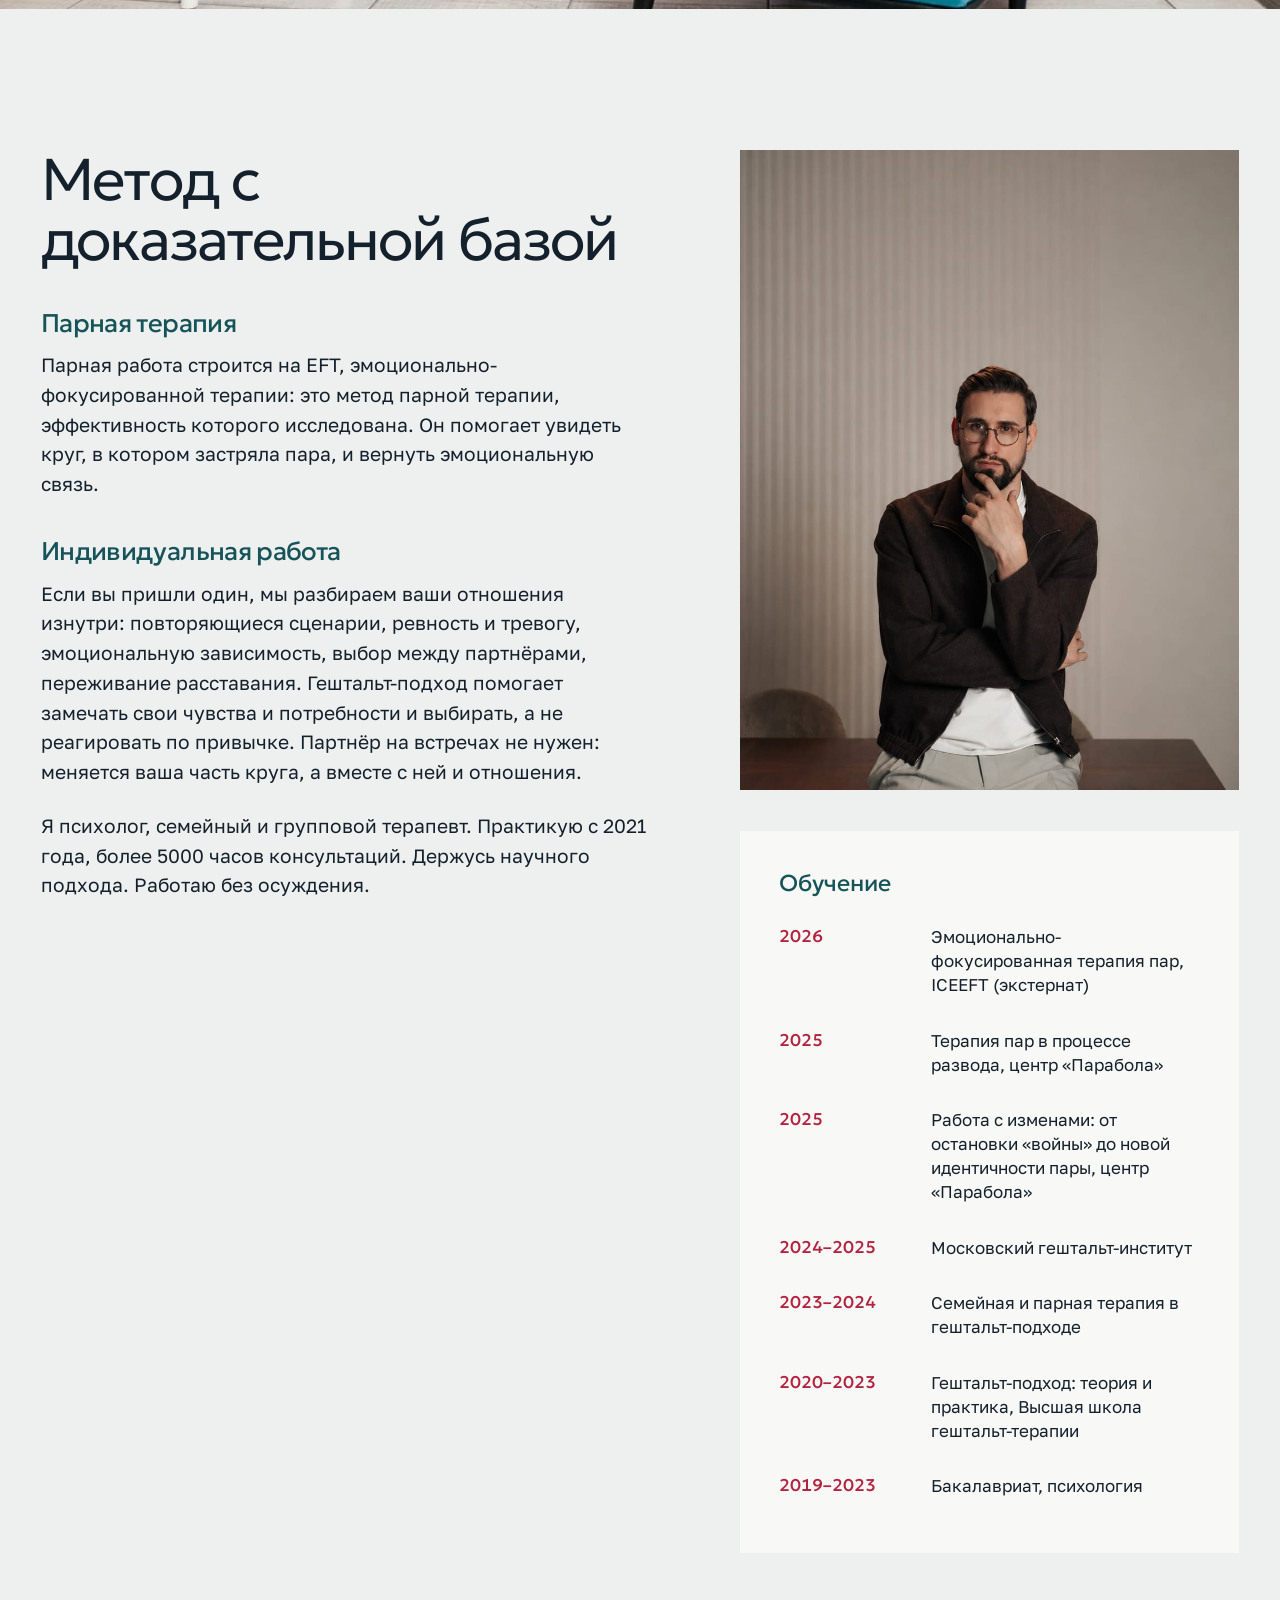
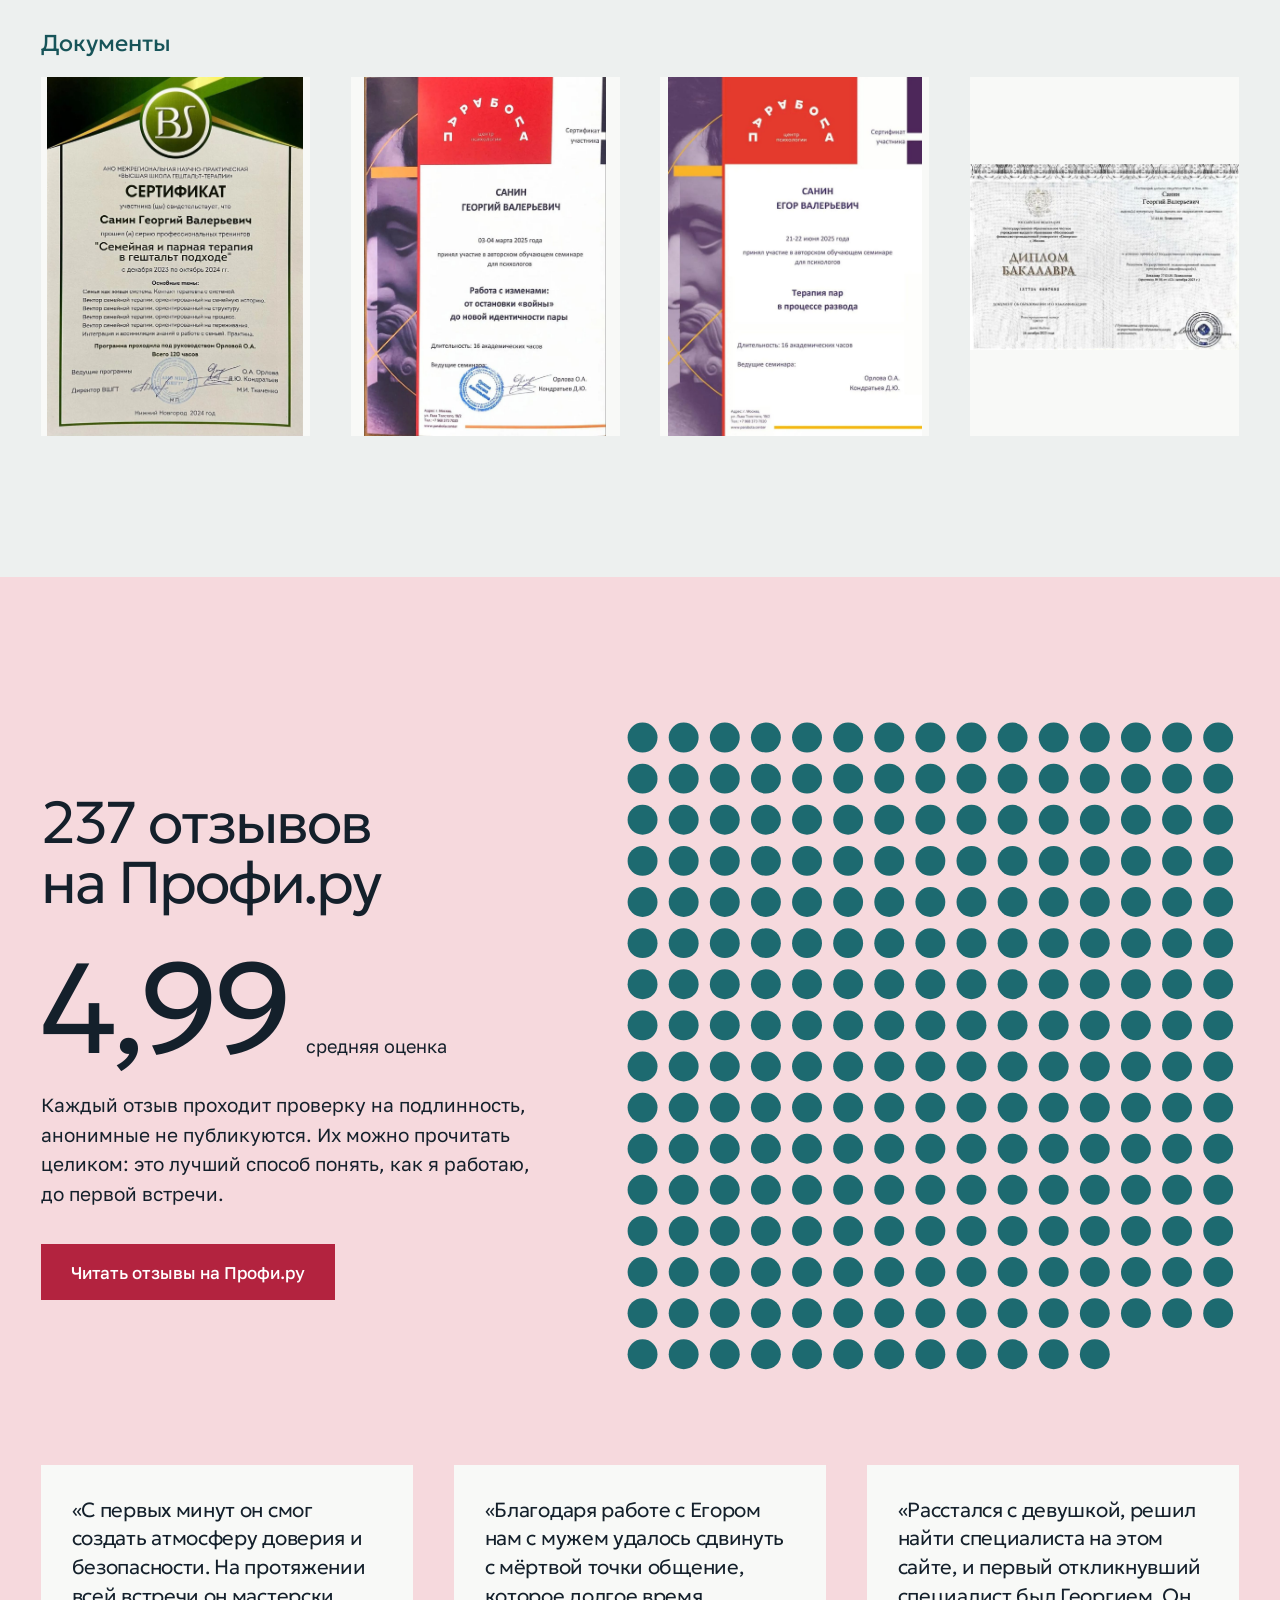
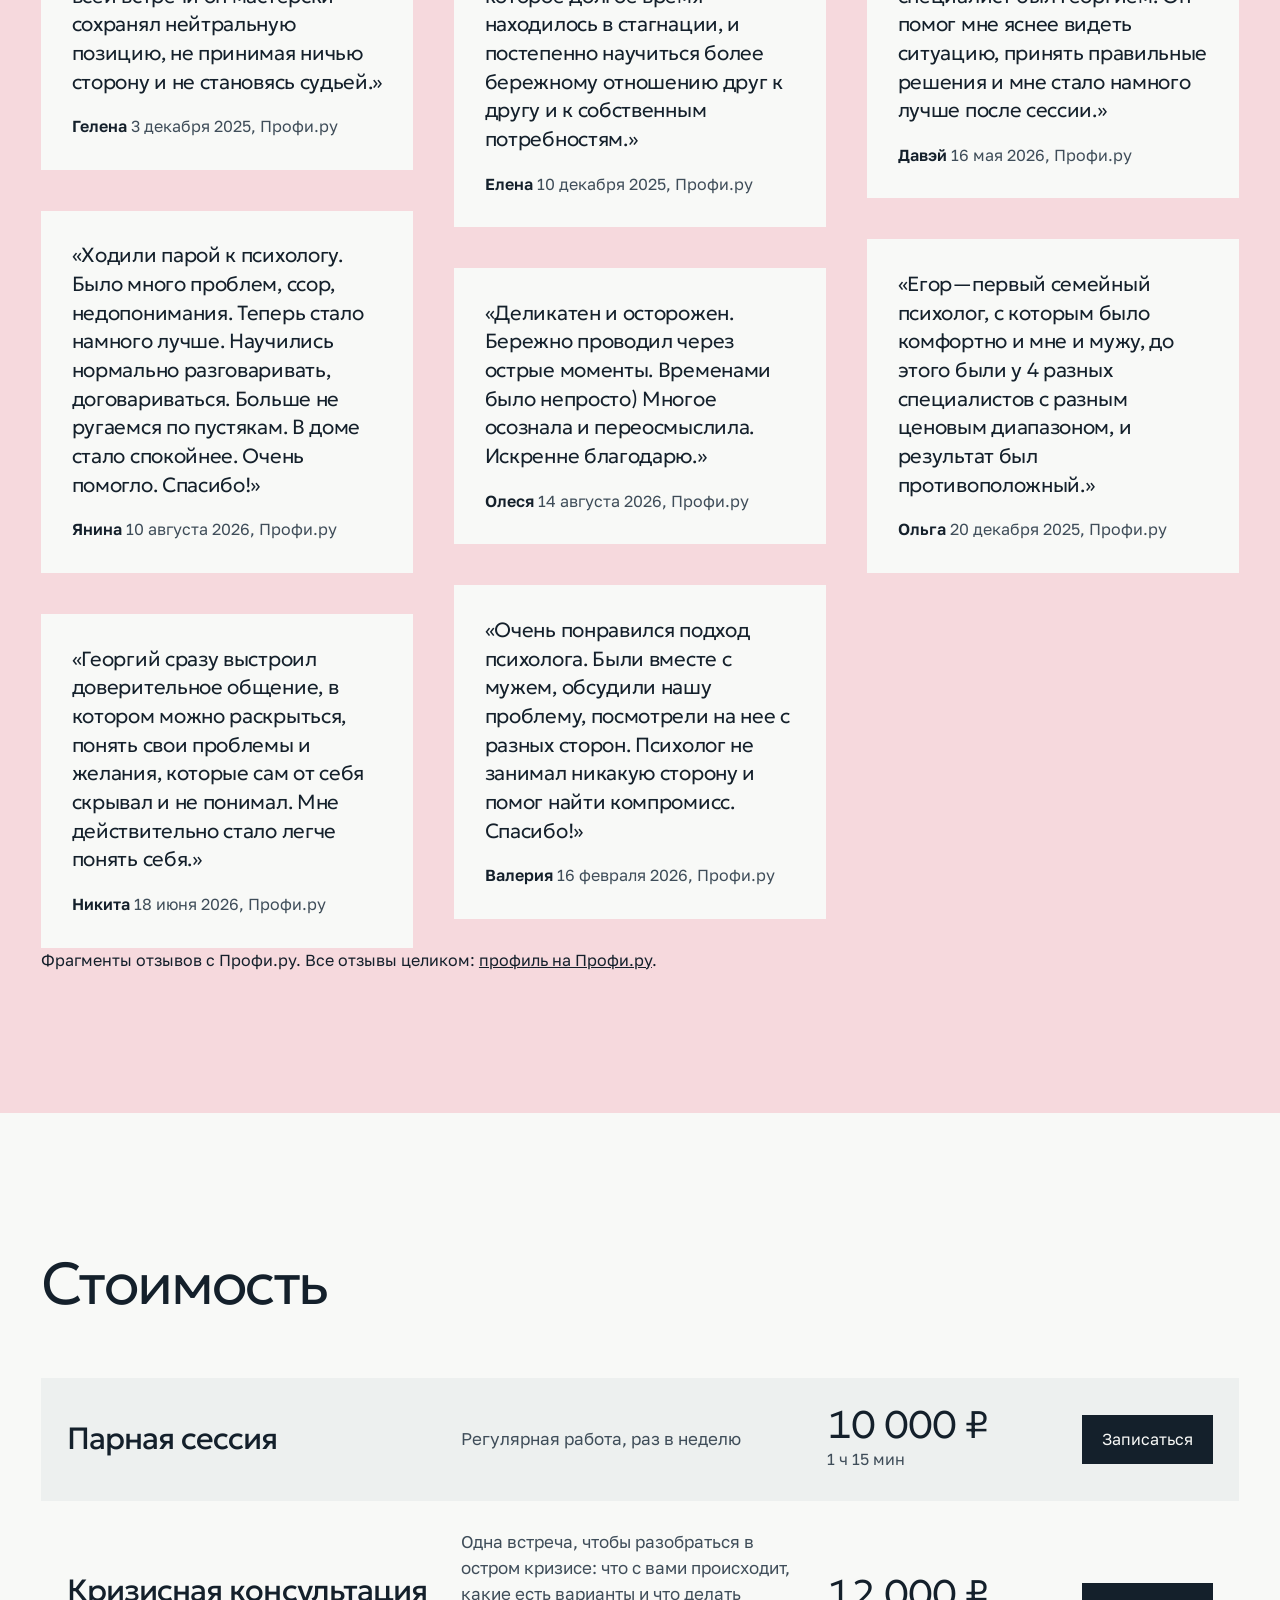
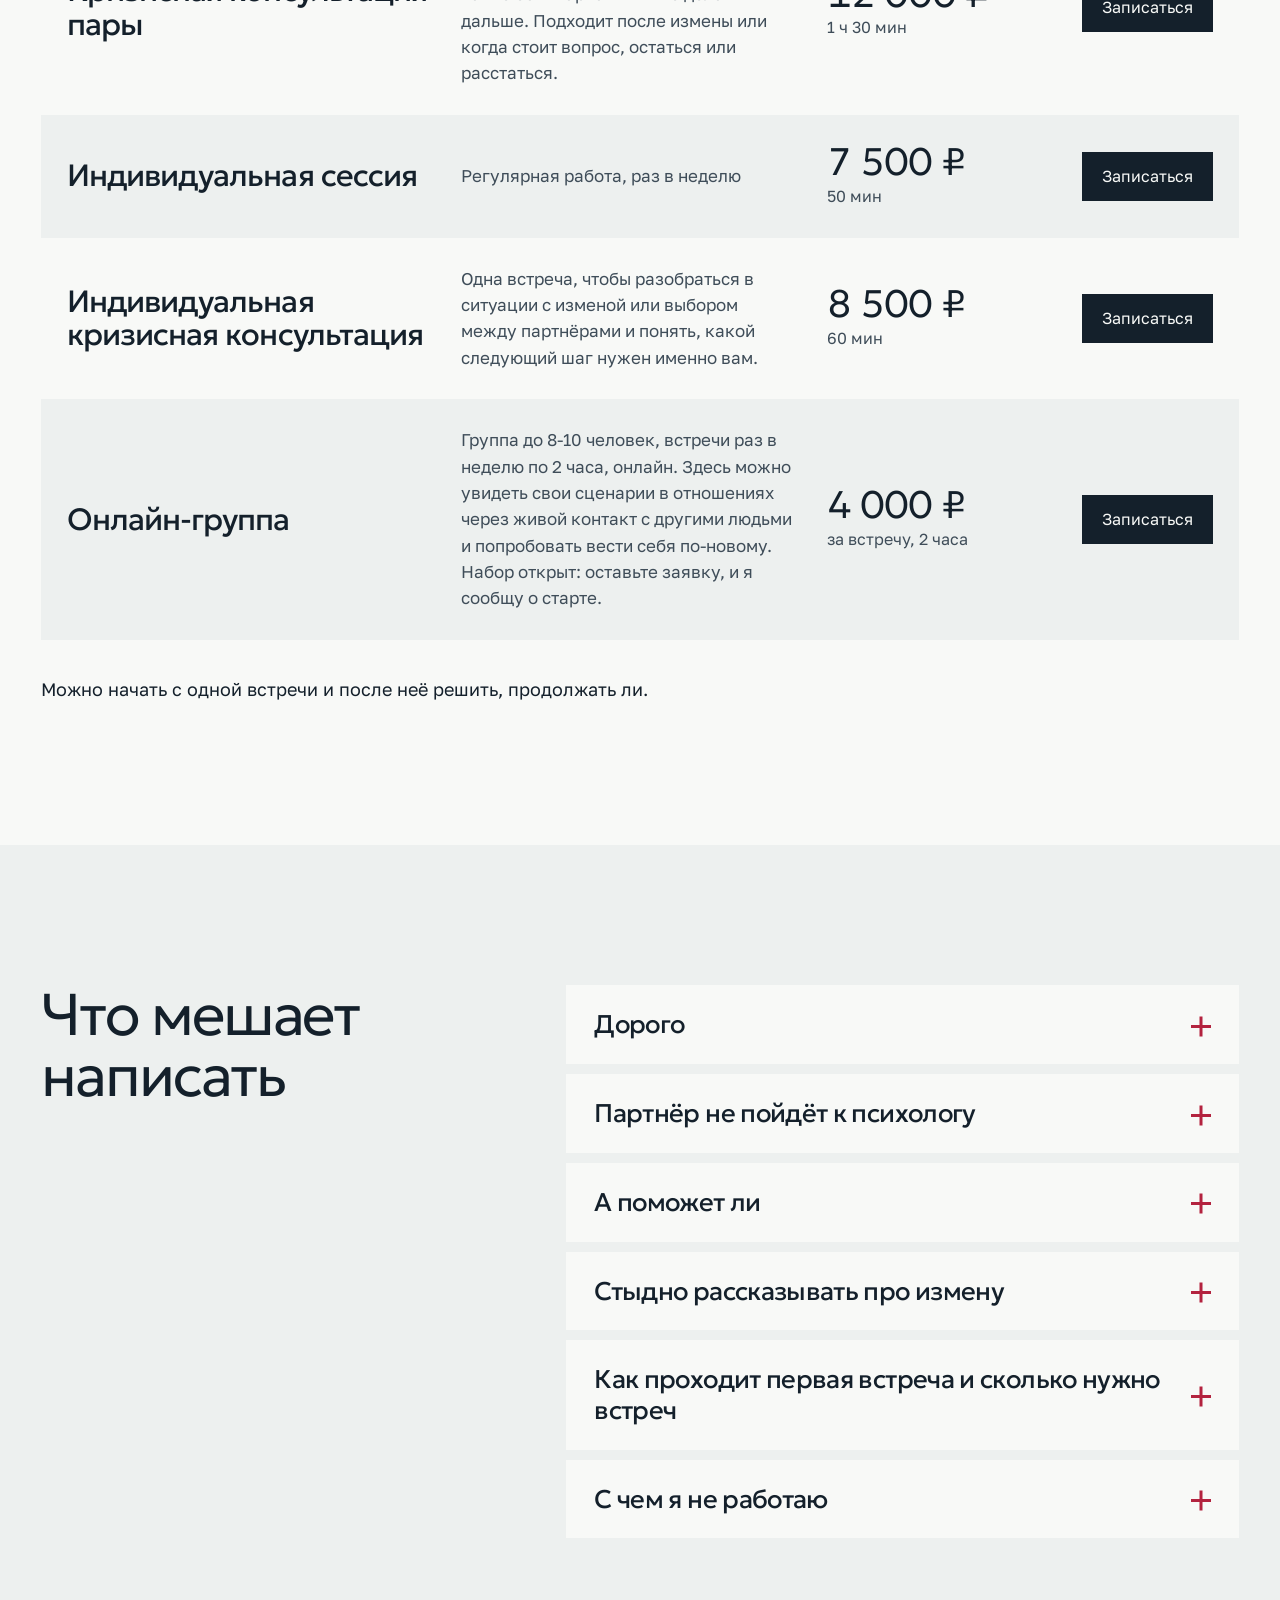
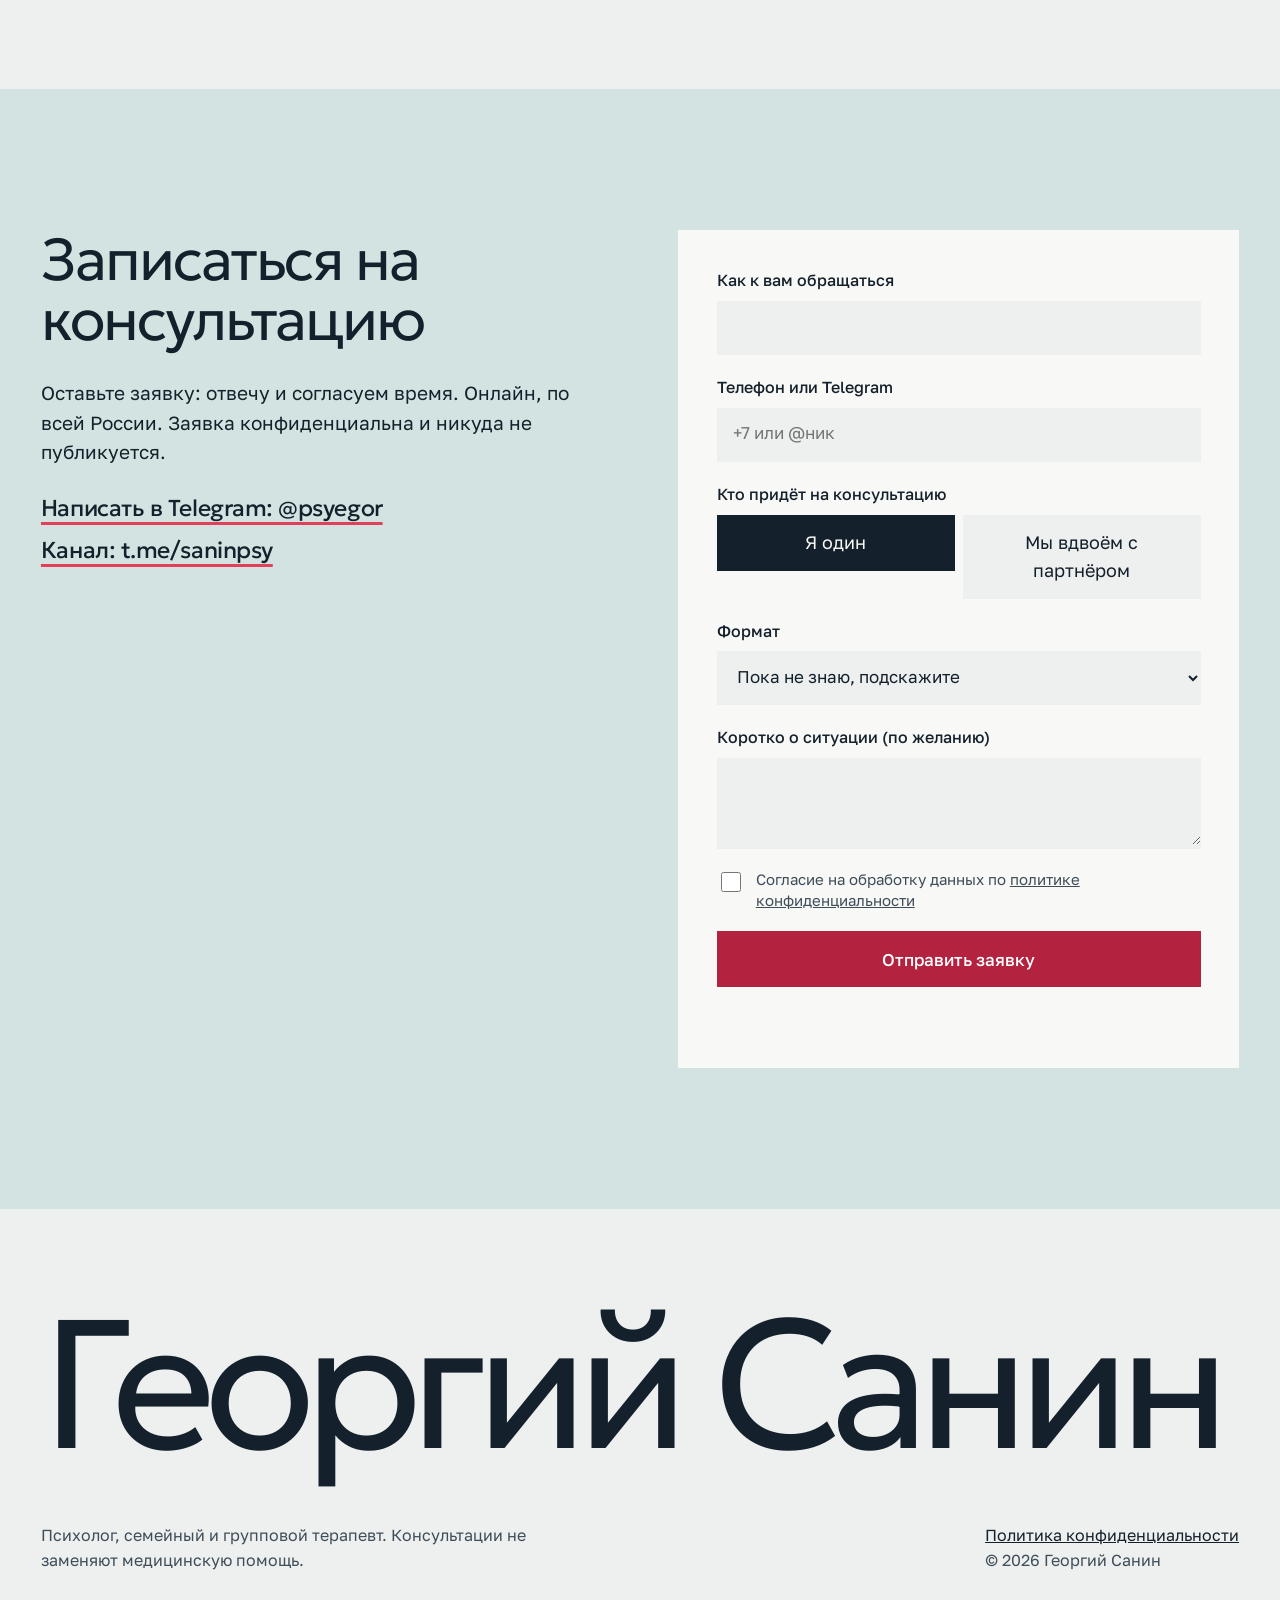
==== commit 443ae43e: "Убрано фото в блоке записи" ====
--- a/index.html
+++ b/index.html
@@ -325,7 +325,6 @@
         <li><a href="https://t.me/psyegor" target="_blank" rel="noopener" data-goal="telegram_click">Написать в Telegram: @psyegor</a></li>
         <li><a href="https://t.me/saninpsy" target="_blank" rel="noopener" data-goal="telegram_click">Канал: t.me/saninpsy</a></li>
       </ul>
-      <img class="contact__pic" src="img/chair.jpg" width="900" height="1351" alt="Бирюзовое кресло в кабинете">
     </div>
     <form class="form" id="leadForm" novalidate>
       <input type="text" name="_gotcha" style="display:none" tabindex="-1" autocomplete="off">
--- a/styles.css
+++ b/styles.css
@@ -237,7 +237,6 @@
 .lightbox::backdrop{background:rgba(20,32,43,.72)}
 .lightbox img{width:100%;height:auto}
 .lightbox__x{position:sticky;bottom:0;display:block;width:100%;min-height:52px;border:0;background:var(--ink);color:var(--paper);font:500 17px var(--f-b);cursor:pointer}
-.contact__pic{margin-top:clamp(32px,4vw,56px);width:min(100%,380px);aspect-ratio:4/5;object-fit:cover}
 
 .sticky-cta{display:none}
 
@@ -260,7 +259,6 @@
   .stages{min-height:13em}
   .says{width:48%}
   .docs__list{grid-template-columns:1fr 1fr}
-  .contact__pic{aspect-ratio:16/10;width:100%}
   .pick__grid,.req__cols,.about__grid,.proof__grid,.faq__grid,.contact__grid{grid-template-columns:1fr}
   .faq__grid .h2{position:static}
   .pick__out{grid-template-columns:1fr}
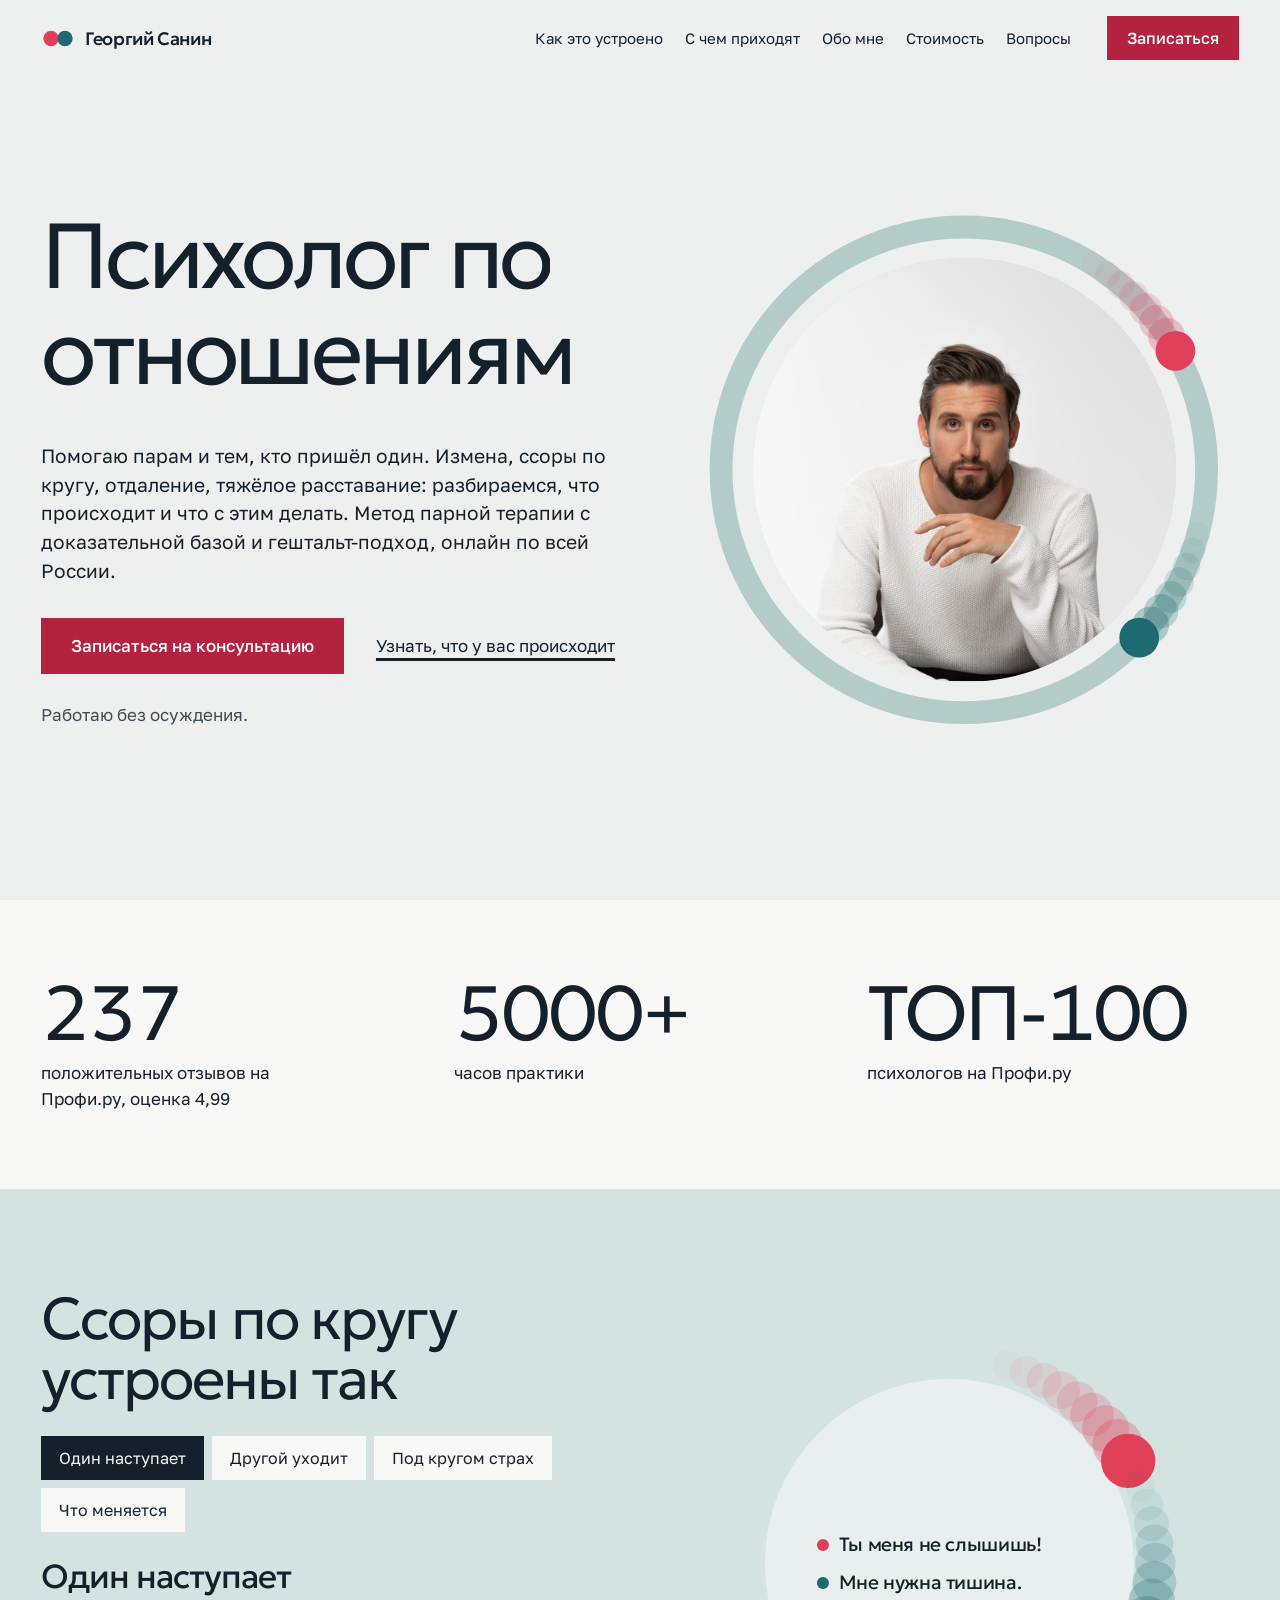
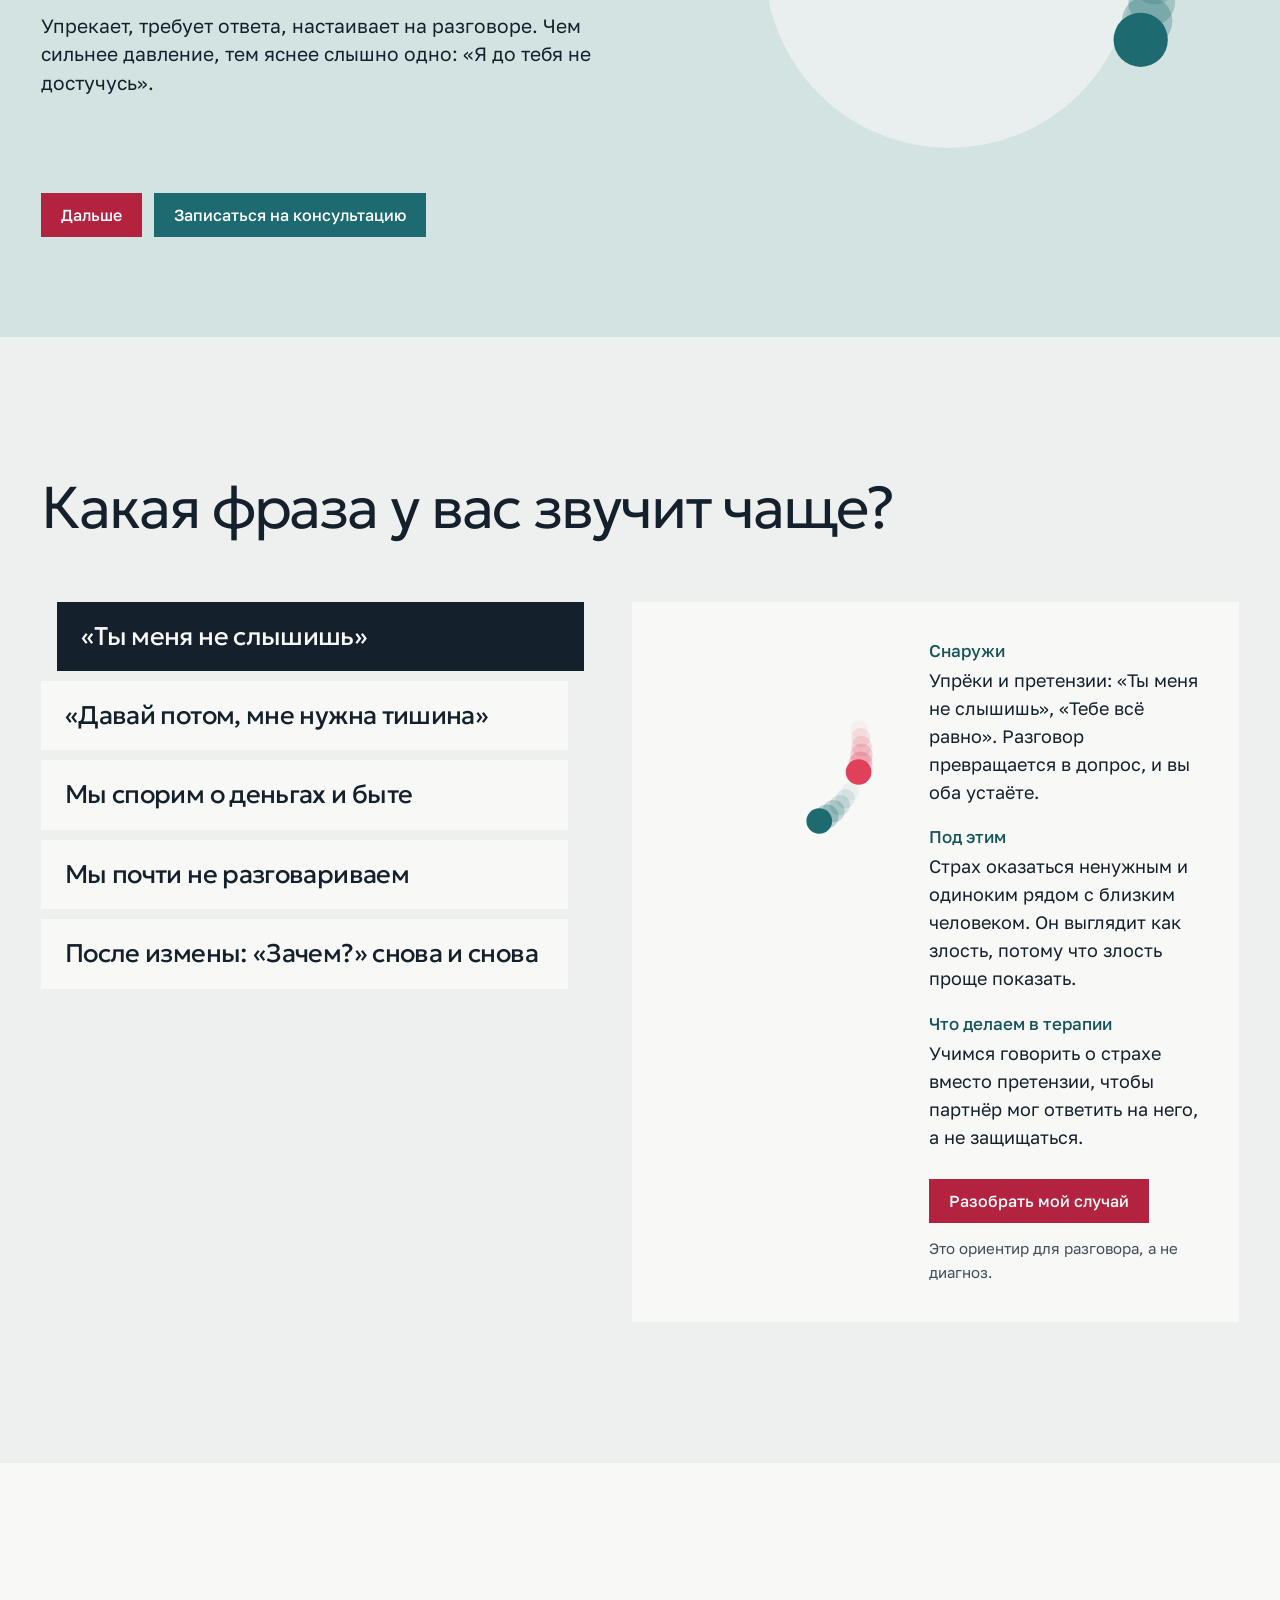
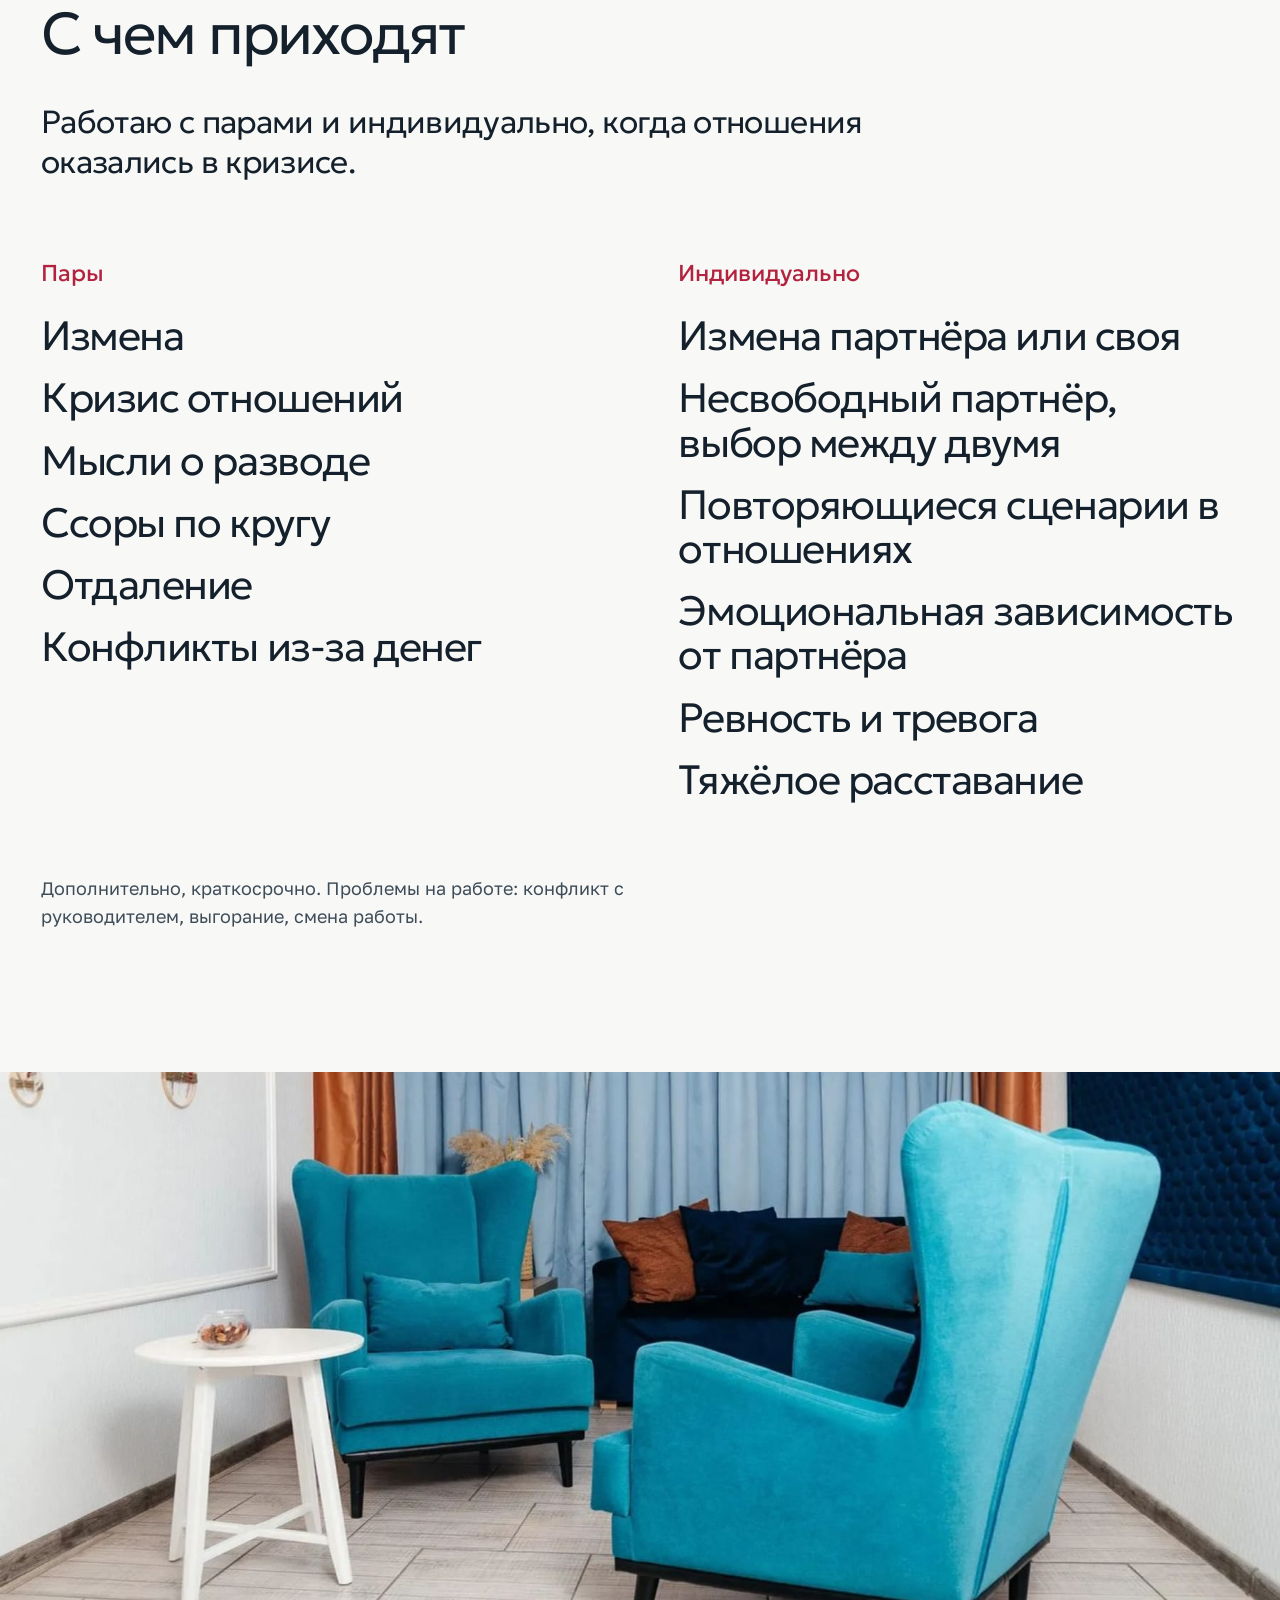
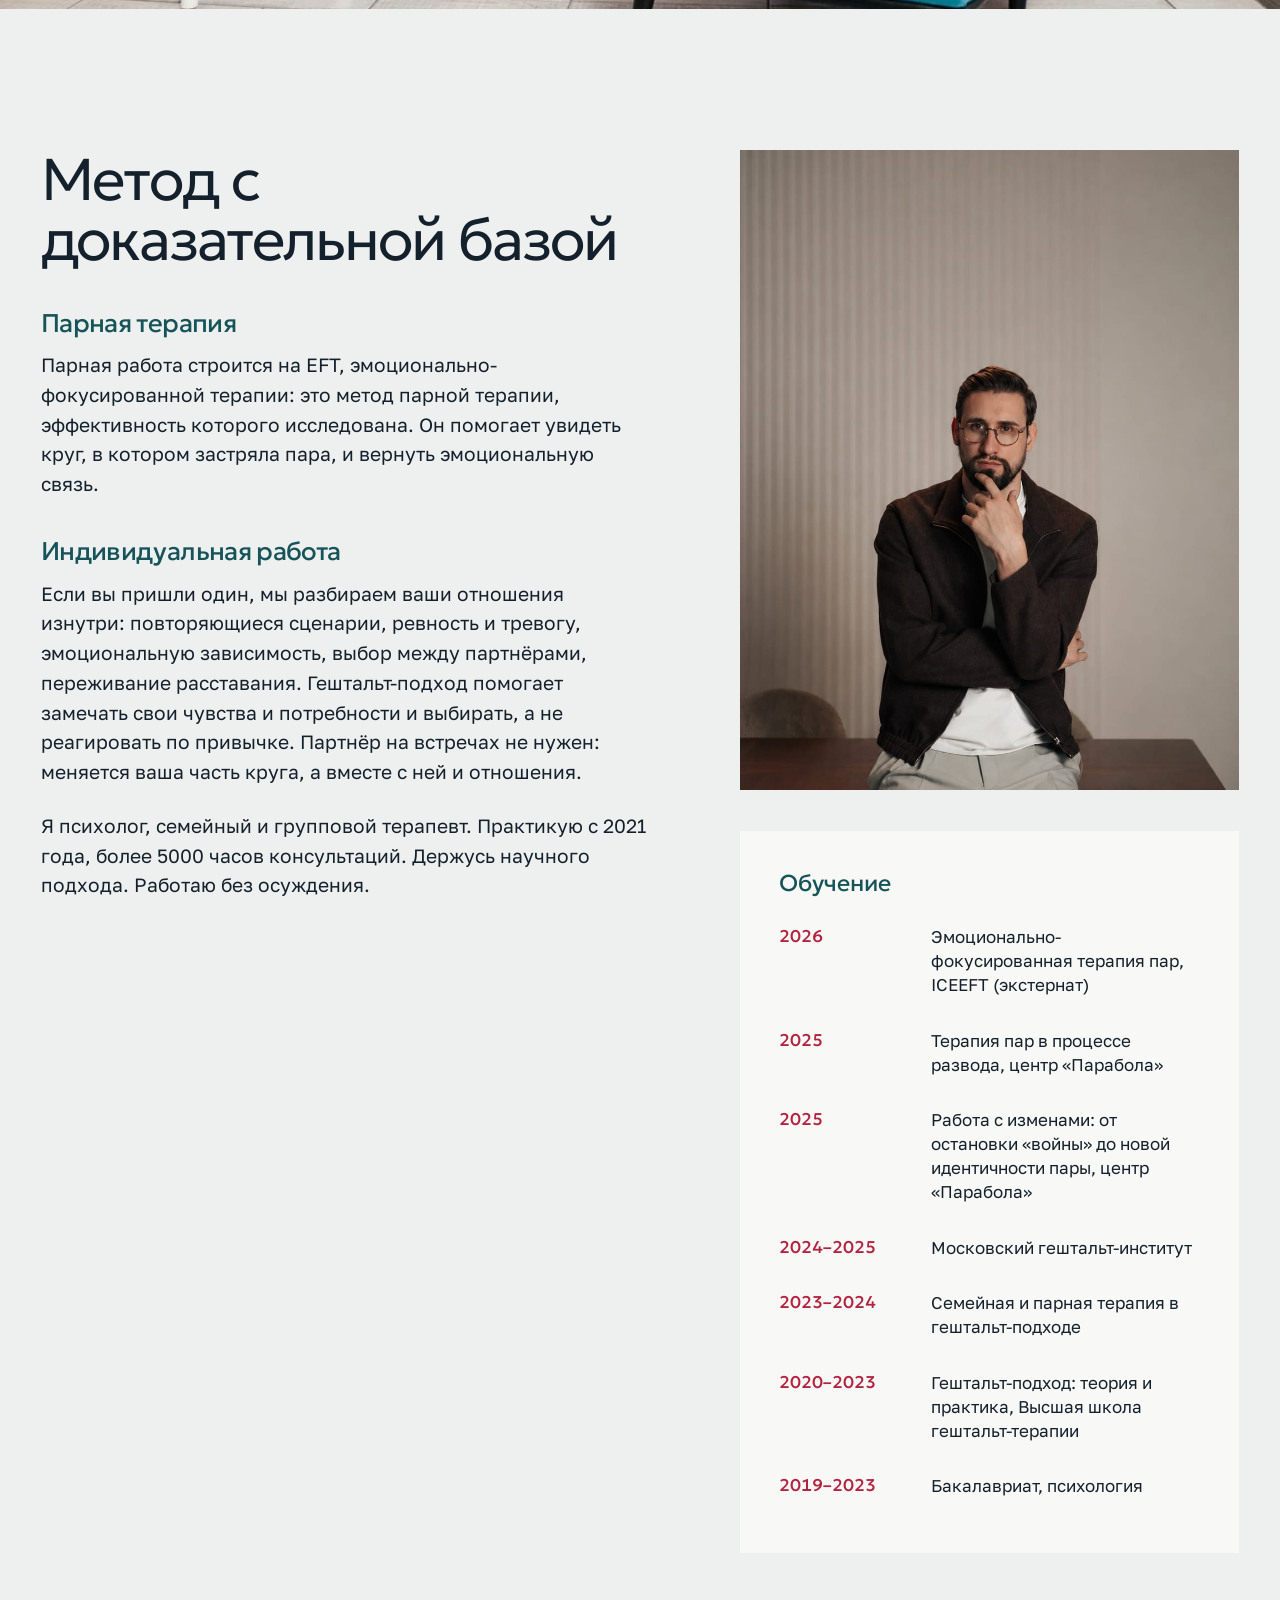
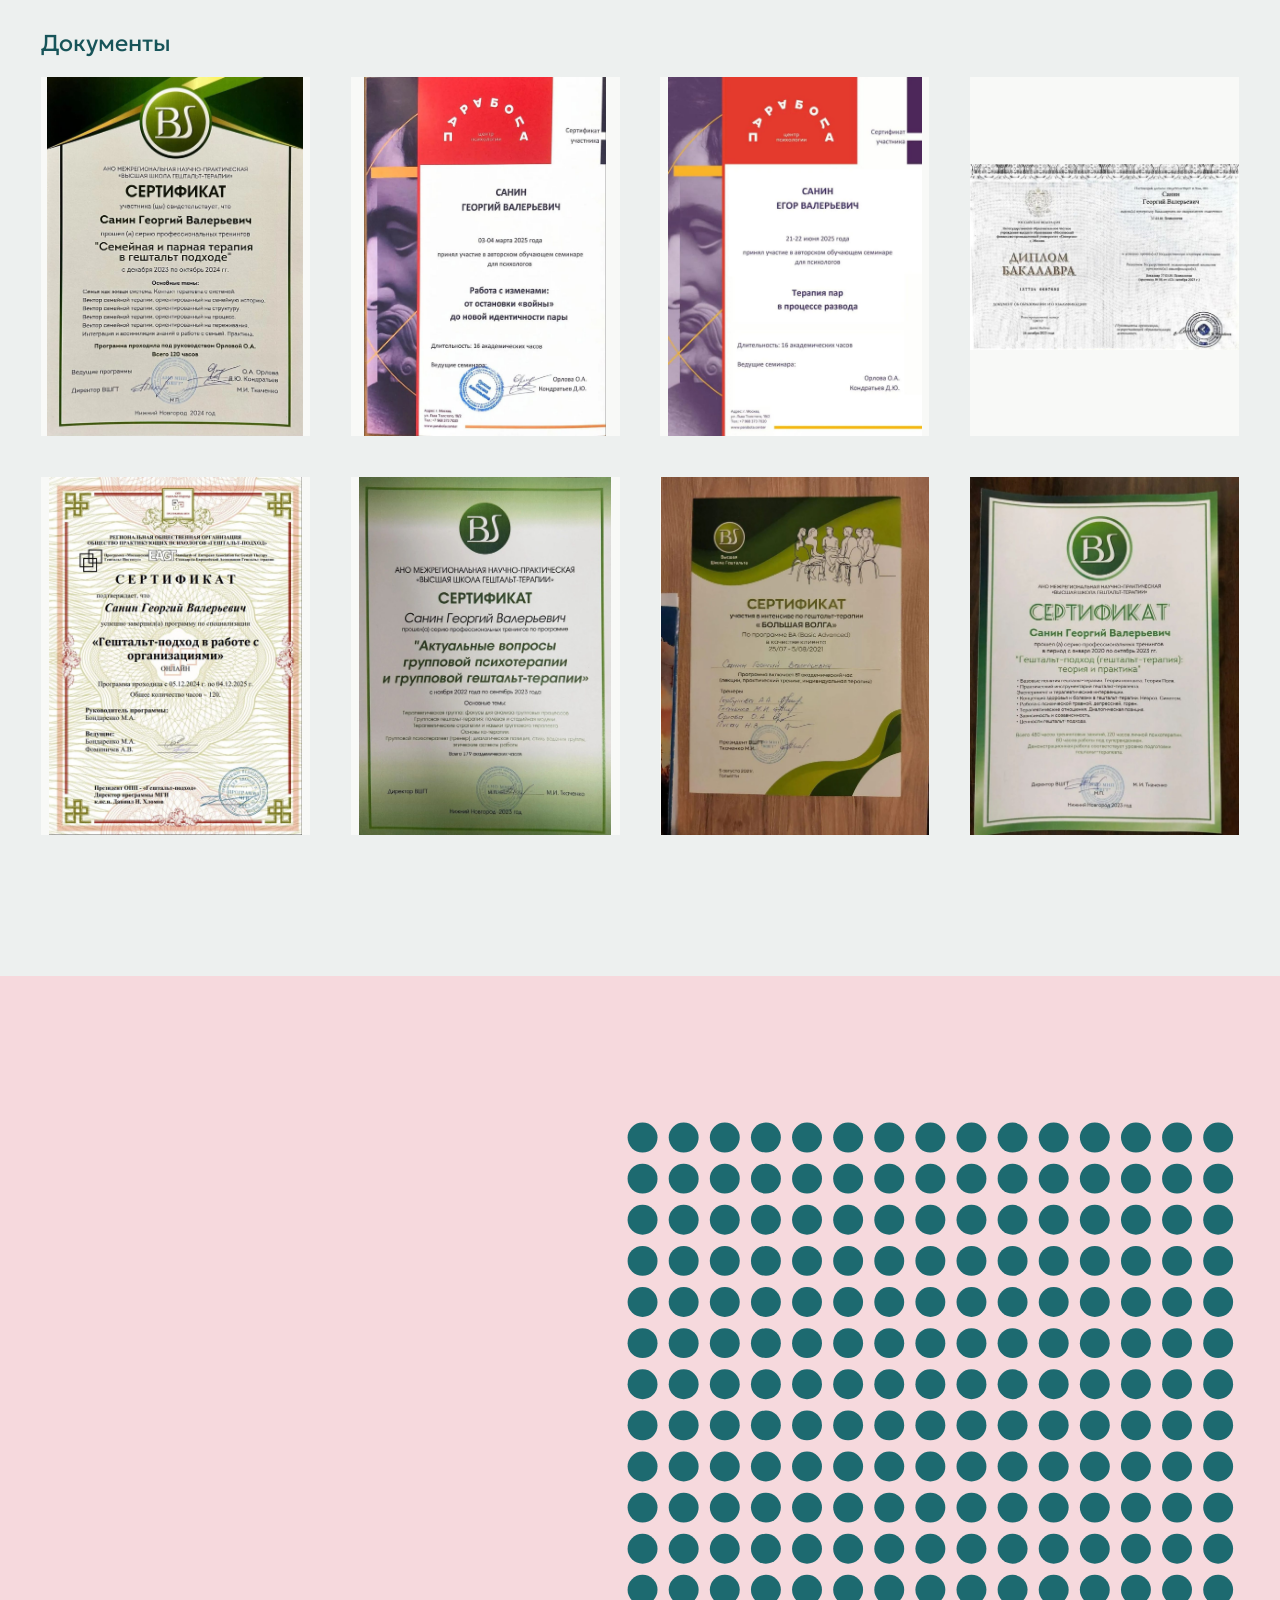
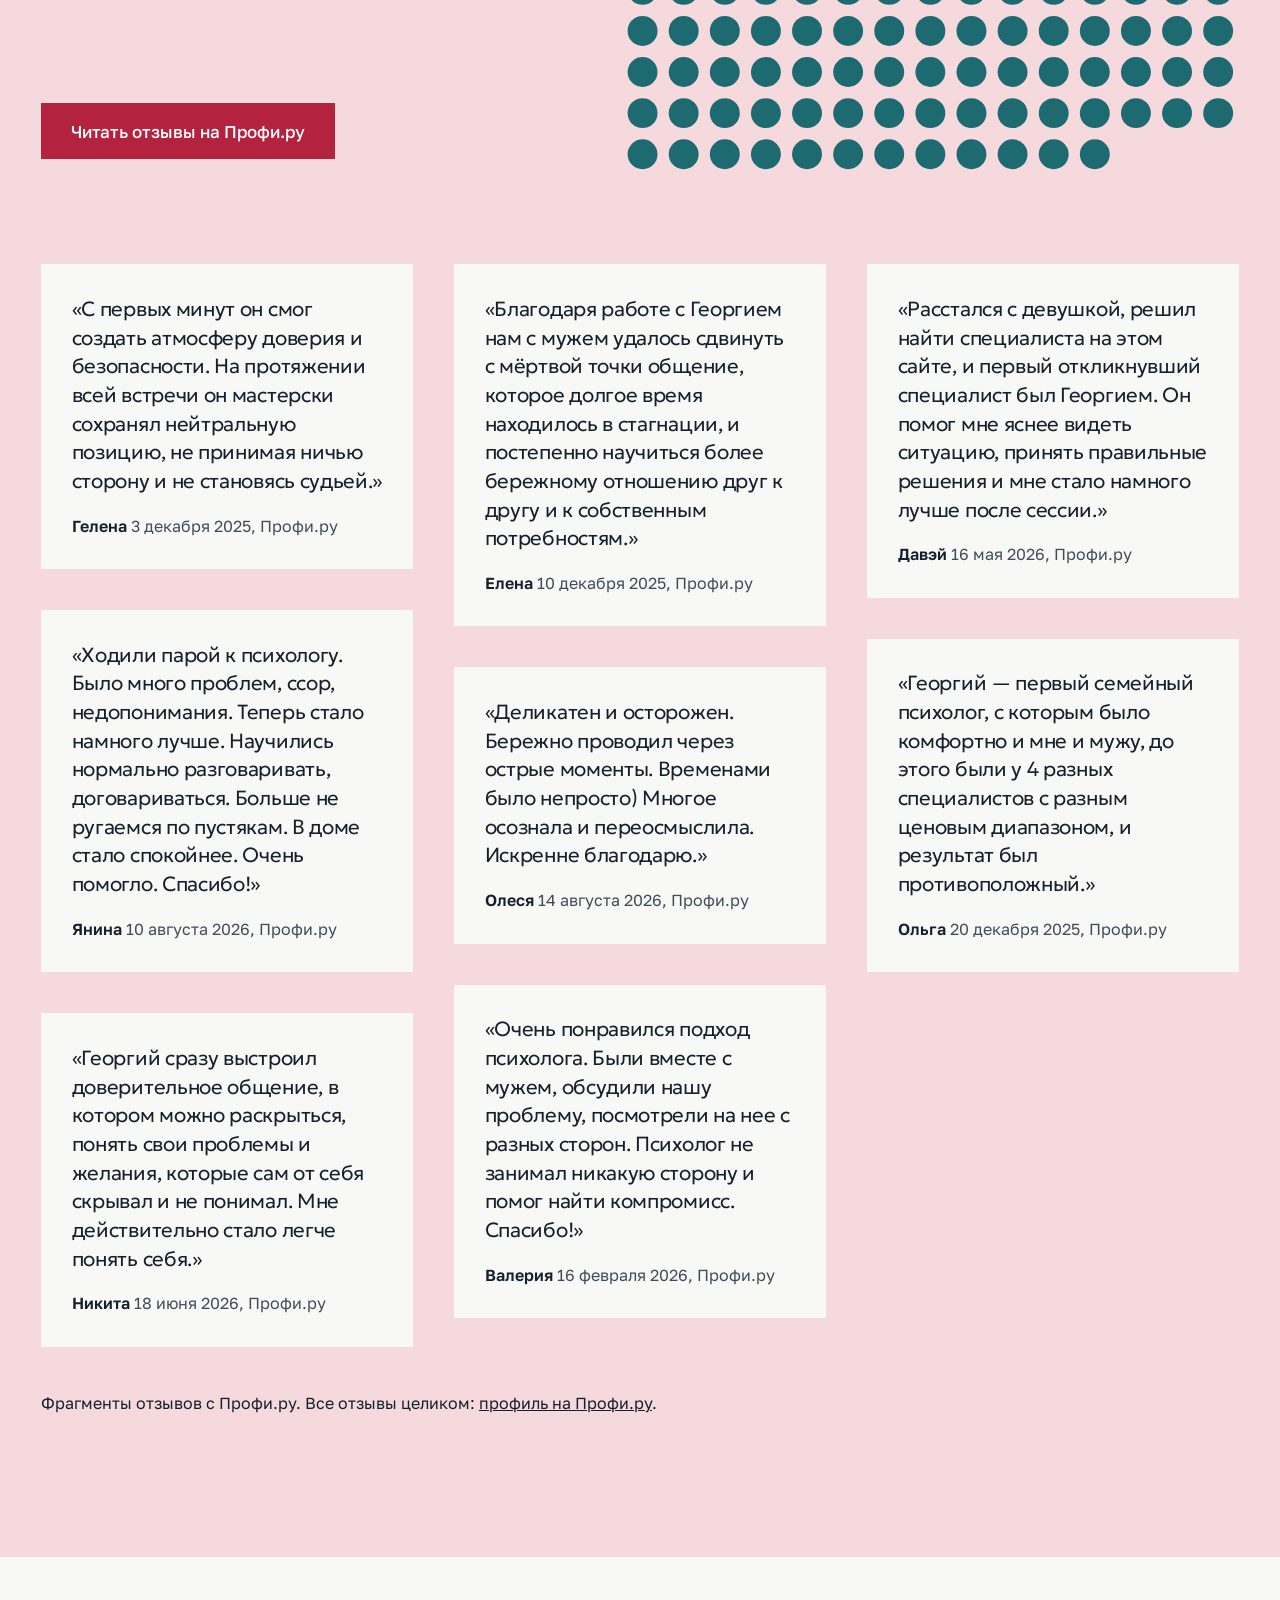
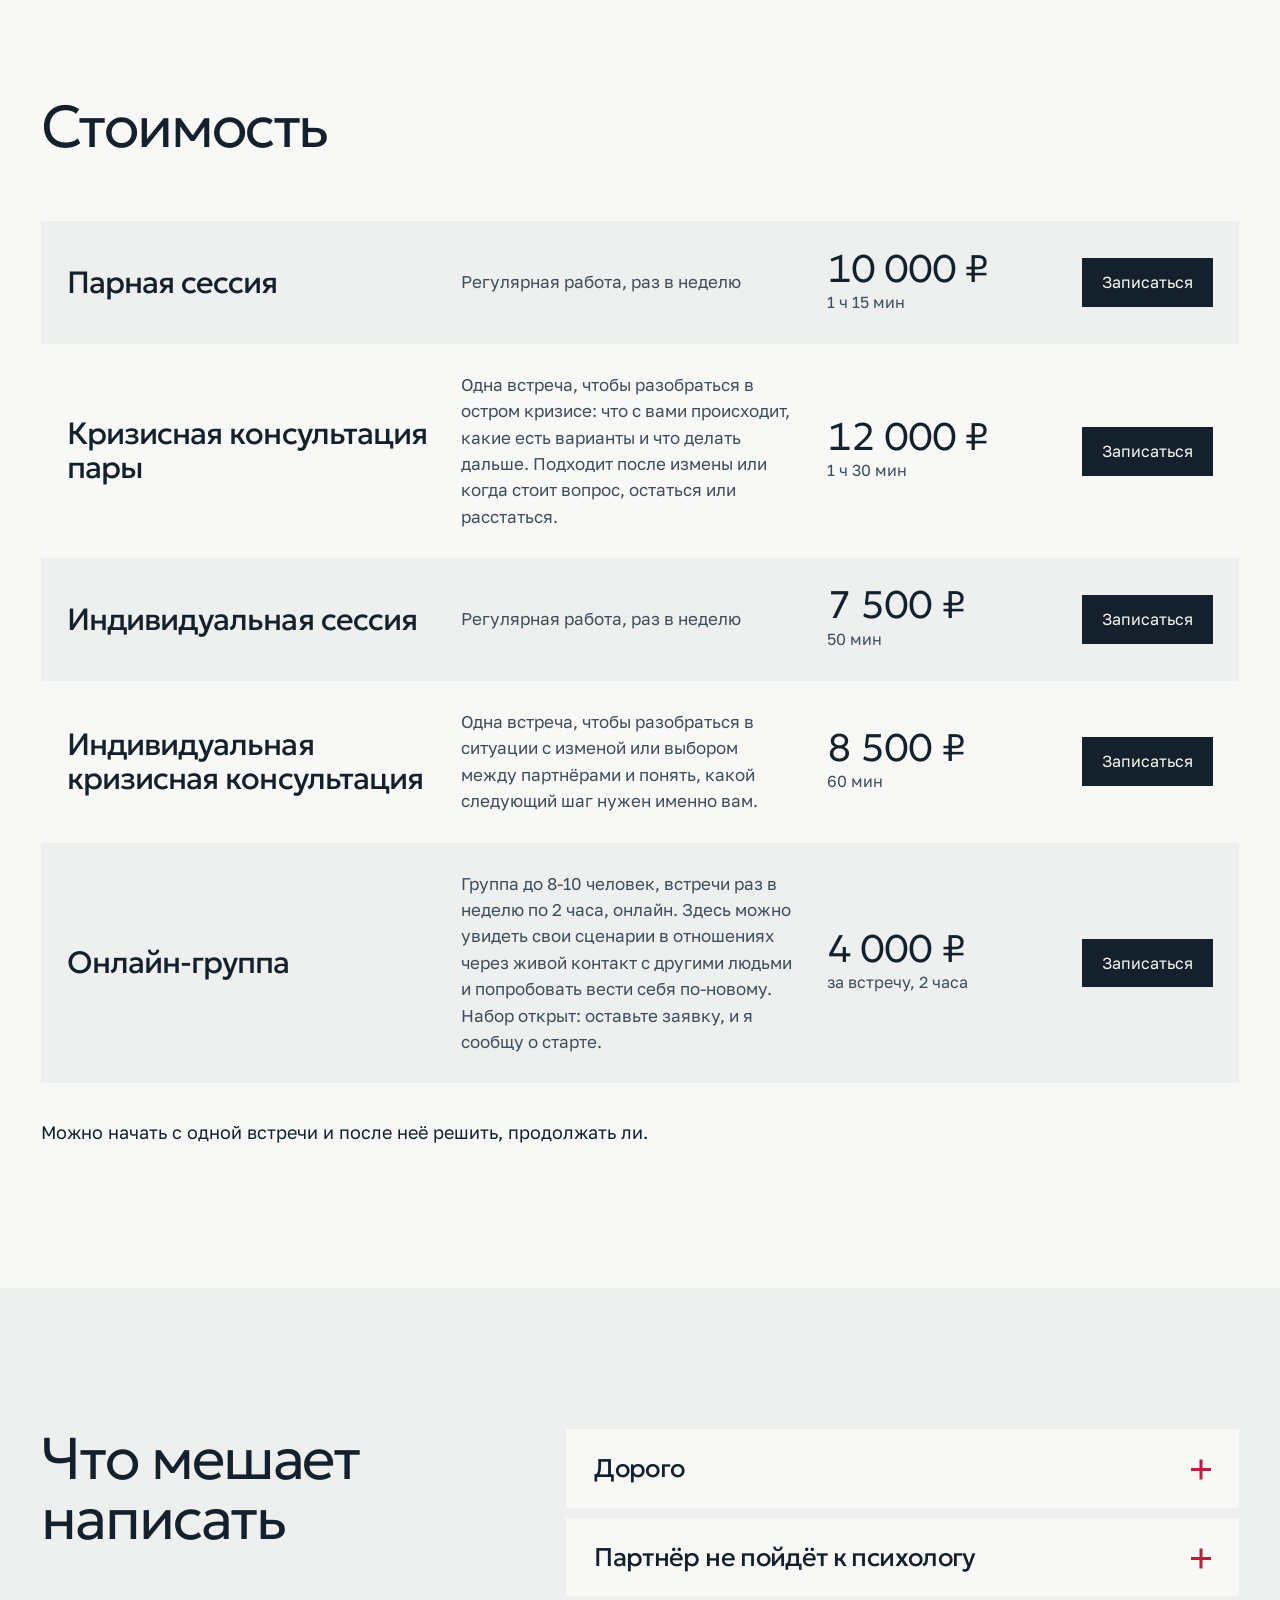
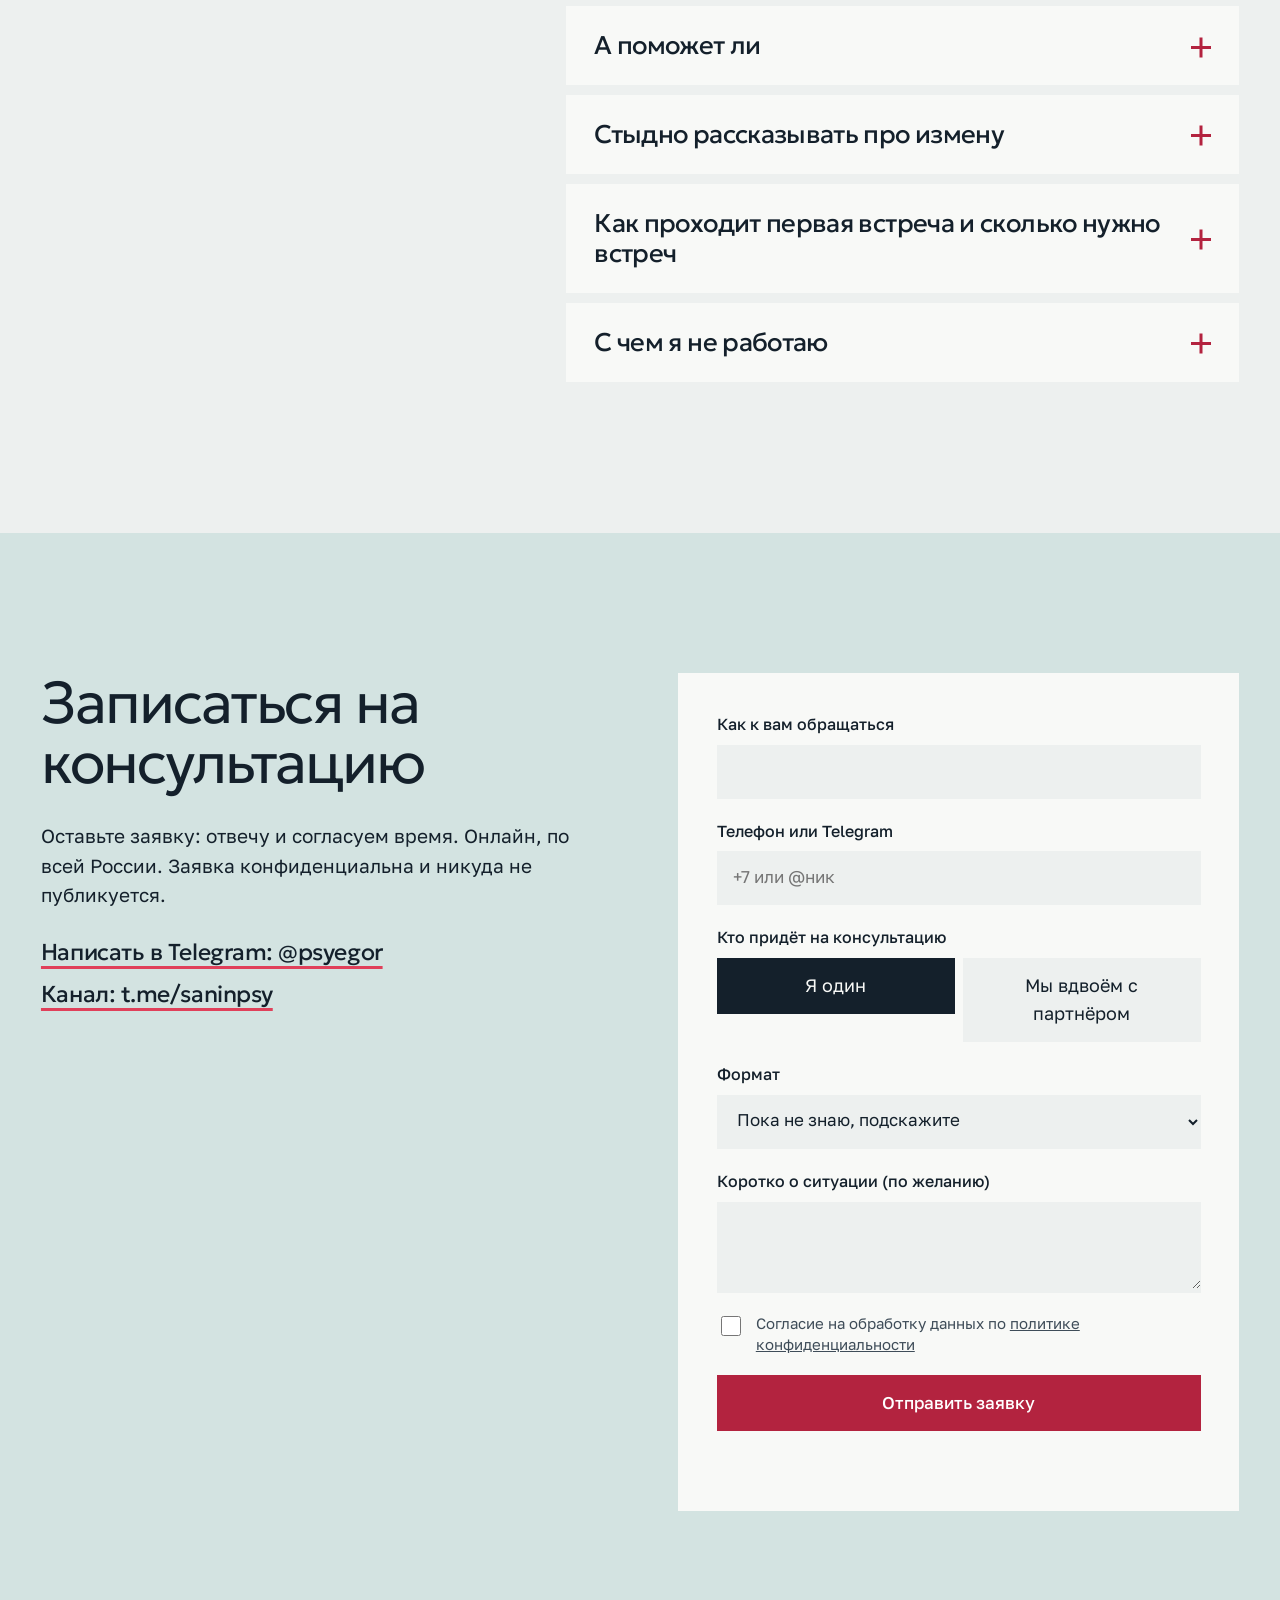
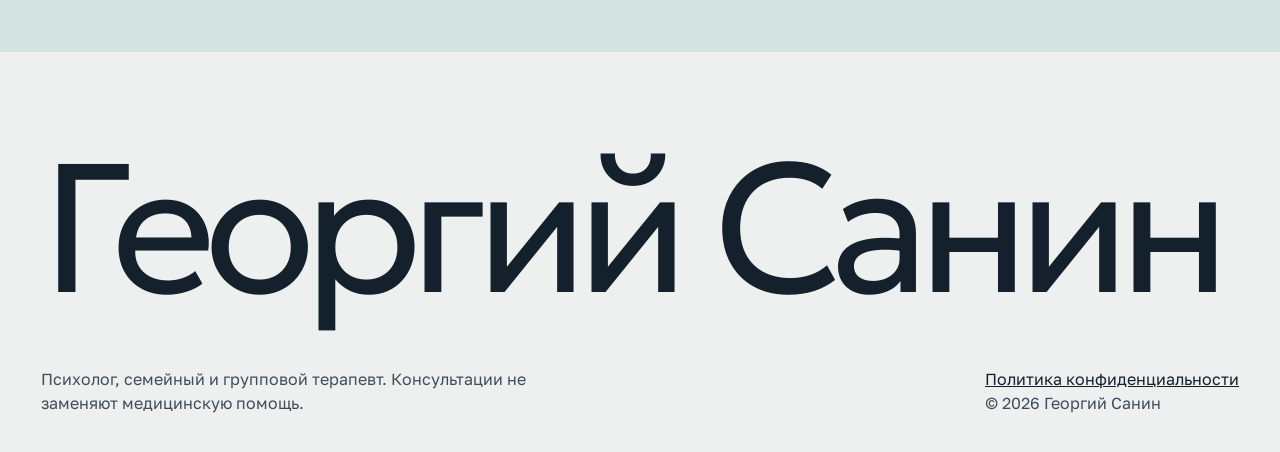
==== commit 6760e71d: "Правки клиента, второй круг: ответ про партнёра, имя в отзывах, 4 новых документа, кнопка записи в б" ====
--- a/index.html
+++ b/index.html
@@ -59,7 +59,7 @@
 <!-- FACTS -->
 <section class="facts" aria-label="Коротко о практике">
   <div class="facts__inner">
-    <p class="fact" data-r><b><span data-count="237">237</span></b><span>отзывов на Профи.ру, оценка 4,99</span></p>
+    <p class="fact" data-r><b><span data-count="237">237</span></b><span>положительных отзывов на Профи.ру, оценка 4,99</span></p>
     <p class="fact" data-r><b><span data-count="5000">5000</span>+</b><span>часов практики</span></p>
     <p class="fact" data-r><b>ТОП-100</b><span>психологов на Профи.ру</span></p>
   </div>
@@ -94,7 +94,7 @@
           <p>Метод парной терапии с доказательной базой помогает вместе заметить круг, назвать настоящие чувства и научиться говорить о них так, чтобы другой мог услышать. Если вы пришли один, меняется ваша часть круга, а вместе с ней и отношения.</p>
         </div>
       </div>
-      <button type="button" class="btn btn--small scene__next" id="sceneNext"><span>Дальше</span></button>
+      <div class="scene__ctas"><button type="button" class="btn btn--small scene__next" id="sceneNext"><span>Дальше</span></button><a class="btn btn--small scene__book" href="#contact"><span>Записаться на консультацию</span></a></div>
     </div>
     <div class="scene__art">
       <svg id="sceneSvg" viewBox="0 0 640 640" role="img" aria-label="Два человека бегут по кругу: один догоняет, другой убегает. В конце круг размыкается, и они оказываются рядом."></svg>
@@ -207,6 +207,10 @@
       <li><button type="button" data-doc="img/cert-infidelity.jpg" data-alt="Сертификат: работа с изменами"><img src="img/cert-infidelity.jpg" width="1100" height="1629" alt="Сертификат: работа с изменами"></button></li>
       <li><button type="button" data-doc="img/cert-divorce.jpg" data-alt="Сертификат: терапия пар в процессе развода"><img src="img/cert-divorce.jpg" width="1100" height="1556" alt="Сертификат: терапия пар в процессе развода"></button></li>
       <li><button type="button" data-doc="img/diploma.jpg" data-alt="Диплом бакалавра, психология"><img src="img/diploma.jpg" width="1100" height="761" alt="Диплом бакалавра, психология"></button></li>
+      <li><button type="button" data-doc="img/cert-gestalt-org.jpg" data-alt="Сертификат: гештальт-подход в работе с организациями"><img src="img/cert-gestalt-org.jpg" width="1100" height="1556" alt="Сертификат: гештальт-подход в работе с организациями" loading="lazy"></button></li>
+      <li><button type="button" data-doc="img/cert-group-therapy.jpg" data-alt="Сертификат: актуальные вопросы групповой психотерапии и групповой гештальт-терапии"><img src="img/cert-group-therapy.jpg" width="1100" height="1565" alt="Сертификат: актуальные вопросы групповой психотерапии и групповой гештальт-терапии" loading="lazy"></button></li>
+      <li><button type="button" data-doc="img/cert-bolshaya-volga.jpg" data-alt="Сертификат: интенсив по гештальт-терапии «Большая Волга»"><img src="img/cert-bolshaya-volga.jpg" width="1100" height="1467" alt="Сертификат: интенсив по гештальт-терапии «Большая Волга»" loading="lazy"></button></li>
+      <li><button type="button" data-doc="img/cert-gestalt-practice.jpg" data-alt="Сертификат: гештальт-подход (гештальт-терапия), теория и практика"><img src="img/cert-gestalt-practice.jpg" width="1100" height="1467" alt="Сертификат: гештальт-подход (гештальт-терапия), теория и практика" loading="lazy"></button></li>
     </ul>
   </div>
 </section>
@@ -220,7 +224,7 @@
 <section class="proof" id="proof" aria-labelledby="proof-h">
   <div class="wrap proof__grid">
     <div class="proof__text">
-      <h2 class="h2" id="proof-h" data-r>237 отзывов на Профи.ру</h2>
+      <h2 class="h2" id="proof-h" data-r>237 положительных отзывов на Профи.ру</h2>
       <p class="proof__score" data-r><b>4,99</b><span>средняя оценка</span></p>
       <p data-r>Каждый отзыв проходит проверку на подлинность, анонимные не публикуются. Их можно прочитать целиком: это лучший способ понять, как я работаю, до первой встречи.</p>
       <a class="btn" href="https://profi.ru/profile/SaninGV/#reviews-tab" target="_blank" rel="noopener" data-r data-magnet><span>Читать отзывы на Профи.ру</span></a>
@@ -232,11 +236,11 @@
       <blockquote class="review" data-r><p>«С первых минут он смог создать атмосферу доверия и безопасности. На протяжении всей встречи он мастерски сохранял нейтральную позицию, не принимая ничью сторону и не становясь судьей.»</p><footer><b>Гелена</b> <span>3 декабря 2025, Профи.ру</span></footer></blockquote>
       <blockquote class="review" data-r><p>«Ходили парой к психологу. Было много проблем, ссор, недопонимания. Теперь стало намного лучше. Научились нормально разговаривать, договариваться. Больше не ругаемся по пустякам. В доме стало спокойнее. Очень помогло. Спасибо!»</p><footer><b>Янина</b> <span>10 августа 2026, Профи.ру</span></footer></blockquote>
       <blockquote class="review" data-r><p>«Георгий сразу выстроил доверительное общение, в котором можно раскрыться, понять свои проблемы и желания, которые сам от себя скрывал и не понимал. Мне действительно стало легче понять себя.»</p><footer><b>Никита</b> <span>18 июня 2026, Профи.ру</span></footer></blockquote>
-      <blockquote class="review" data-r><p>«Благодаря работе с Егором нам с мужем удалось сдвинуть с мёртвой точки общение, которое долгое время находилось в стагнации, и постепенно научиться более бережному отношению друг к другу и к собственным потребностям.»</p><footer><b>Елена</b> <span>10 декабря 2025, Профи.ру</span></footer></blockquote>
+      <blockquote class="review" data-r><p>«Благодаря работе с Георгием нам с мужем удалось сдвинуть с мёртвой точки общение, которое долгое время находилось в стагнации, и постепенно научиться более бережному отношению друг к другу и к собственным потребностям.»</p><footer><b>Елена</b> <span>10 декабря 2025, Профи.ру</span></footer></blockquote>
       <blockquote class="review" data-r><p>«Деликатен и осторожен. Бережно проводил через острые моменты. Временами было непросто) Многое осознала и переосмыслила. Искренне благодарю.»</p><footer><b>Олеся</b> <span>14 августа 2026, Профи.ру</span></footer></blockquote>
       <blockquote class="review" data-r><p>«Очень понравился подход психолога. Были вместе с мужем, обсудили нашу проблему, посмотрели на нее с разных сторон. Психолог не занимал никакую сторону и помог найти компромисс. Спасибо!»</p><footer><b>Валерия</b> <span>16 февраля 2026, Профи.ру</span></footer></blockquote>
       <blockquote class="review" data-r><p>«Расстался с девушкой, решил найти специалиста на этом сайте, и первый откликнувший специалист был Георгием. Он помог мне яснее видеть ситуацию, принять правильные решения и мне стало намного лучше после сессии.»</p><footer><b>Давэй</b> <span>16 мая 2026, Профи.ру</span></footer></blockquote>
-      <blockquote class="review" data-r><p>«Егор—первый семейный психолог, с которым было комфортно и мне и мужу, до этого были у 4 разных специалистов с разным ценовым диапазоном, и результат был противоположный.»</p><footer><b>Ольга</b> <span>20 декабря 2025, Профи.ру</span></footer></blockquote>
+      <blockquote class="review" data-r><p>«Георгий — первый семейный психолог, с которым было комфортно и мне и мужу, до этого были у 4 разных специалистов с разным ценовым диапазоном, и результат был противоположный.»</p><footer><b>Ольга</b> <span>20 декабря 2025, Профи.ру</span></footer></blockquote>
     </div>
     <p class="reviews__note" data-r>Фрагменты отзывов с Профи.ру. Все отзывы целиком: <a href="https://profi.ru/profile/SaninGV/#reviews-tab" target="_blank" rel="noopener">профиль на Профи.ру</a>.</p>
   </div>
@@ -293,7 +297,7 @@
       </details>
       <details>
         <summary>Партнёр не пойдёт к психологу</summary>
-        <p>Можно прийти одному: индивидуальная работа по отношениям тоже меняет круг, потому что в нём участвуют двое. Приглашать партнёра лучше без упрёков: «Мне важно, что между нами, давай попробуем разобраться вместе». Если он не готов, это не закрывает дверь.</p>
+        <p>Можно прийти одному: индивидуальная работа по отношениям тоже меняет круг, потому что в нём участвуют двое. Часто партнёр отказывается, потому что боится, что на встрече его будут обвинять, а психолог встанет на сторону того, кто его привёл. Это можно сказать ему прямо: психолог нейтрален и ни на чьей стороне. Моя задача в том, чтобы каждому из вас было безопасно говорить и чтобы вы увидели, что происходит между вами, а не выясняли, кто прав. Чаще всего именно это снимает главное опасение. Приглашать лучше без упрёков: «Мне важно, что между нами, давай попробуем разобраться вместе». Если партнёр пока не готов, это не закрывает дверь, но тогда можно прийти на индивидуальную сессию.</p>
       </details>
       <details>
         <summary>А поможет ли</summary>
--- a/styles.css
+++ b/styles.css
@@ -160,7 +160,11 @@
 .review p{font:300 clamp(19px,1.6vw,23px)/1.4 var(--f-d);letter-spacing:-.015em}
 .review footer{margin-top:18px;font-size:16px;color:var(--ink2)}
 .review footer b{color:var(--ink);font-weight:600}
-.reviews__note{font-size:16px;color:var(--ink)}
+.reviews__note{font-size:16px;color:var(--ink);margin:clamp(28px,3.5vw,44px) 0 0;max-width:none}
+.scene__ctas{display:flex;flex-wrap:wrap;gap:12px;align-items:center}
+.scene__ctas [hidden]{display:none}
+.scene__book{background:var(--teal)}
+.scene__book::before{background:var(--coral-d)}
 .reviews__note a{color:var(--ink)}
 
 /* price */
